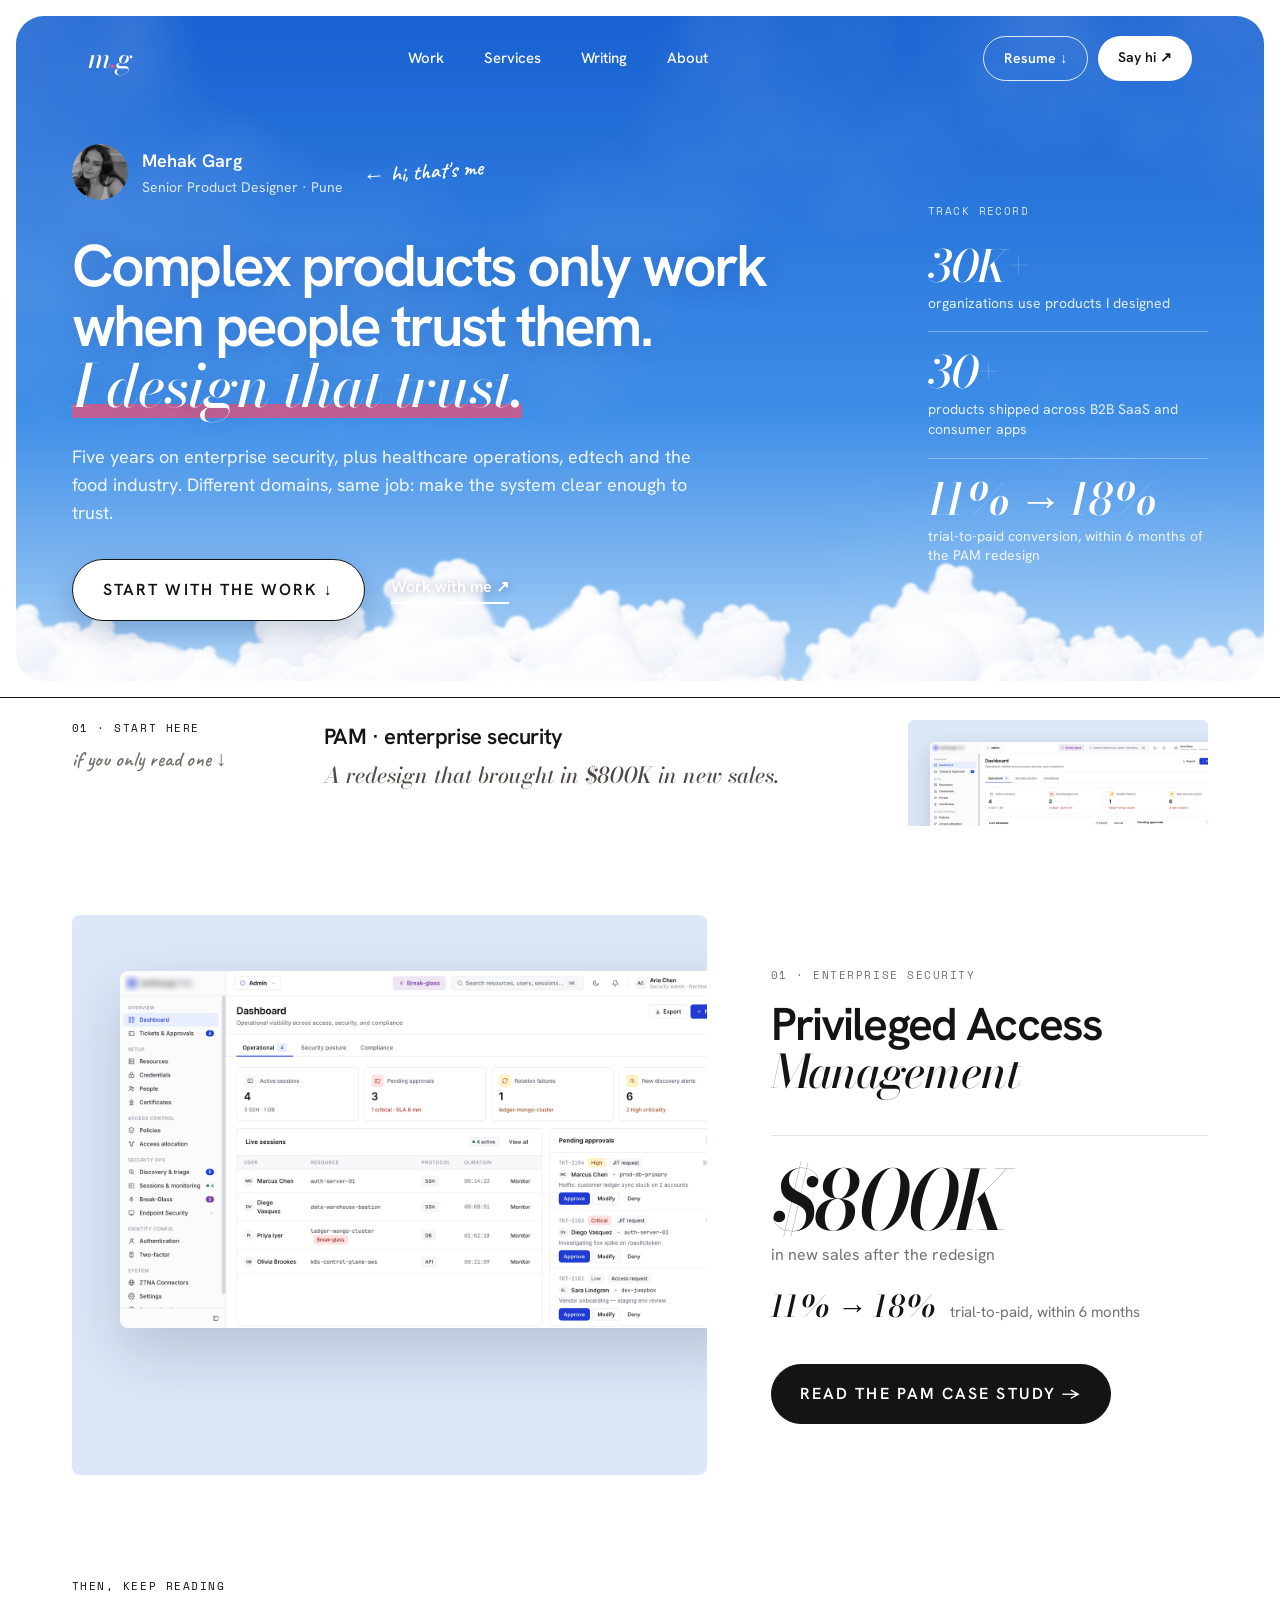
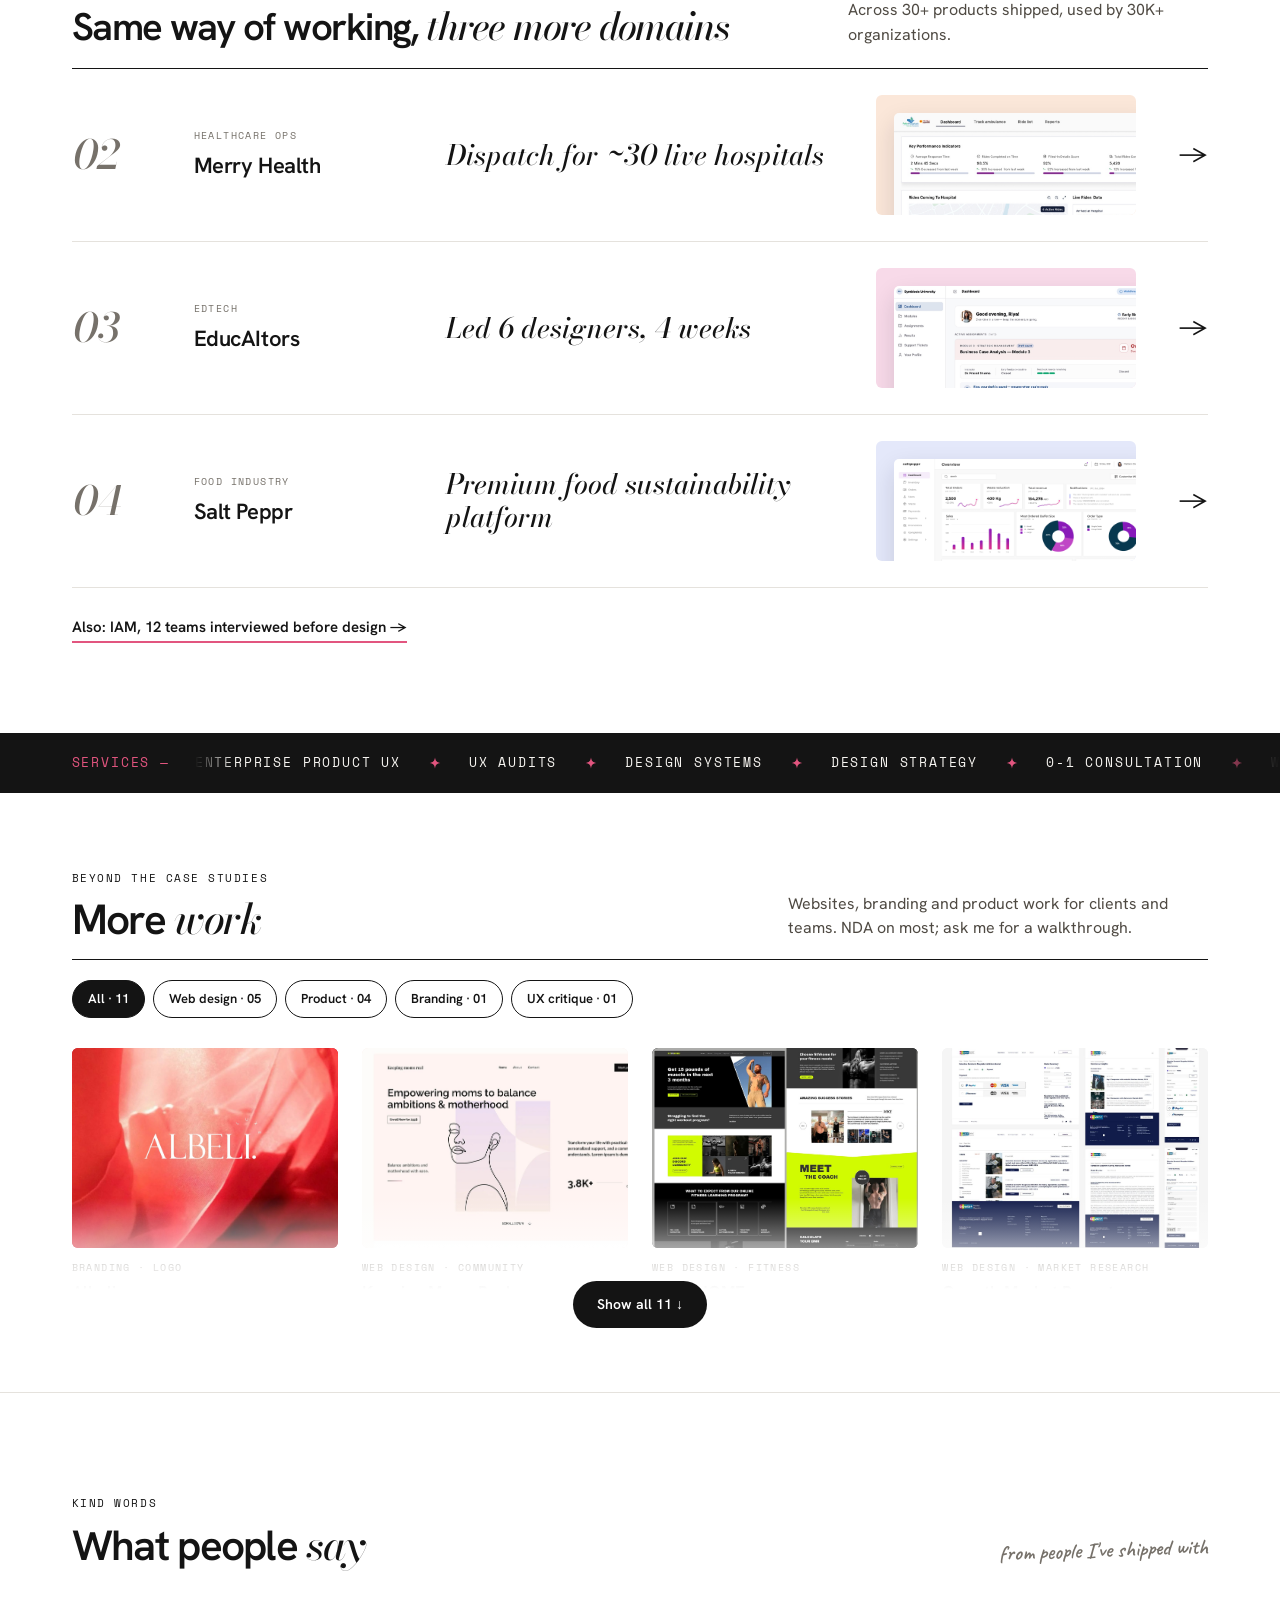
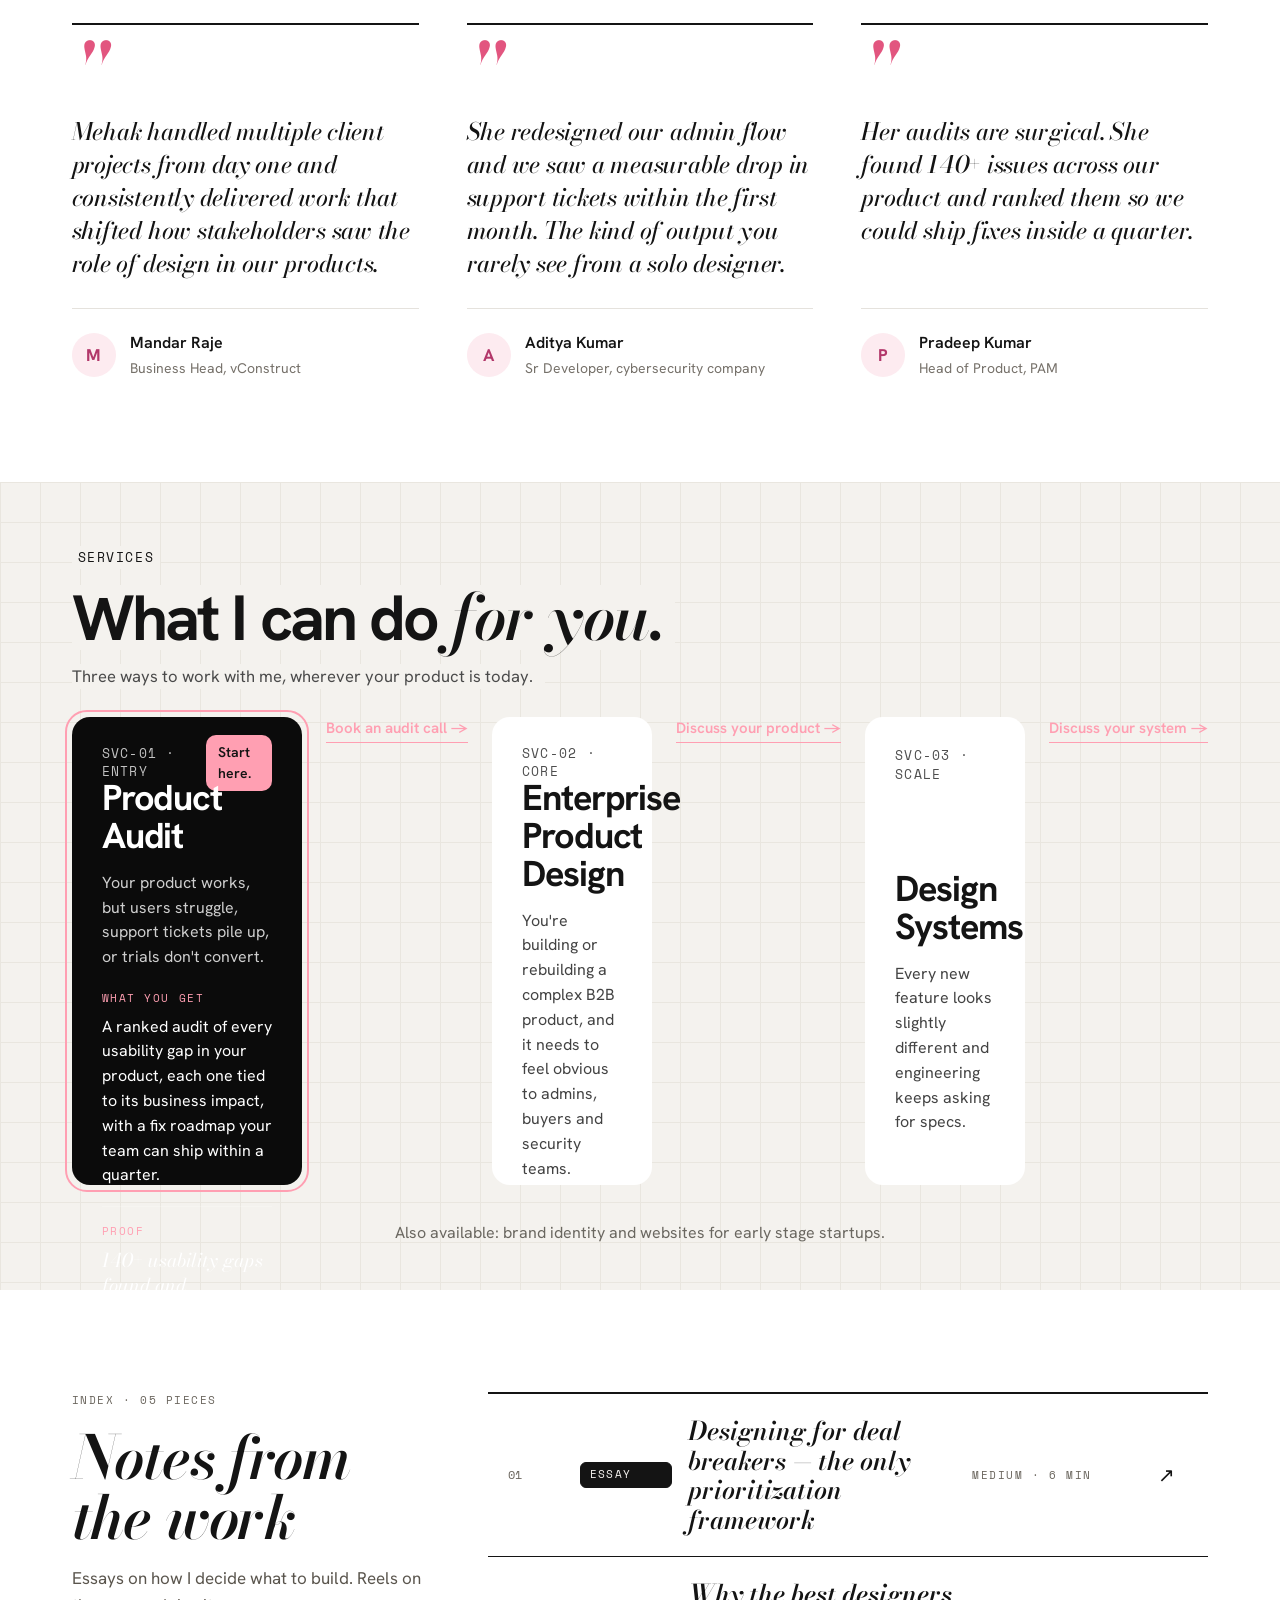
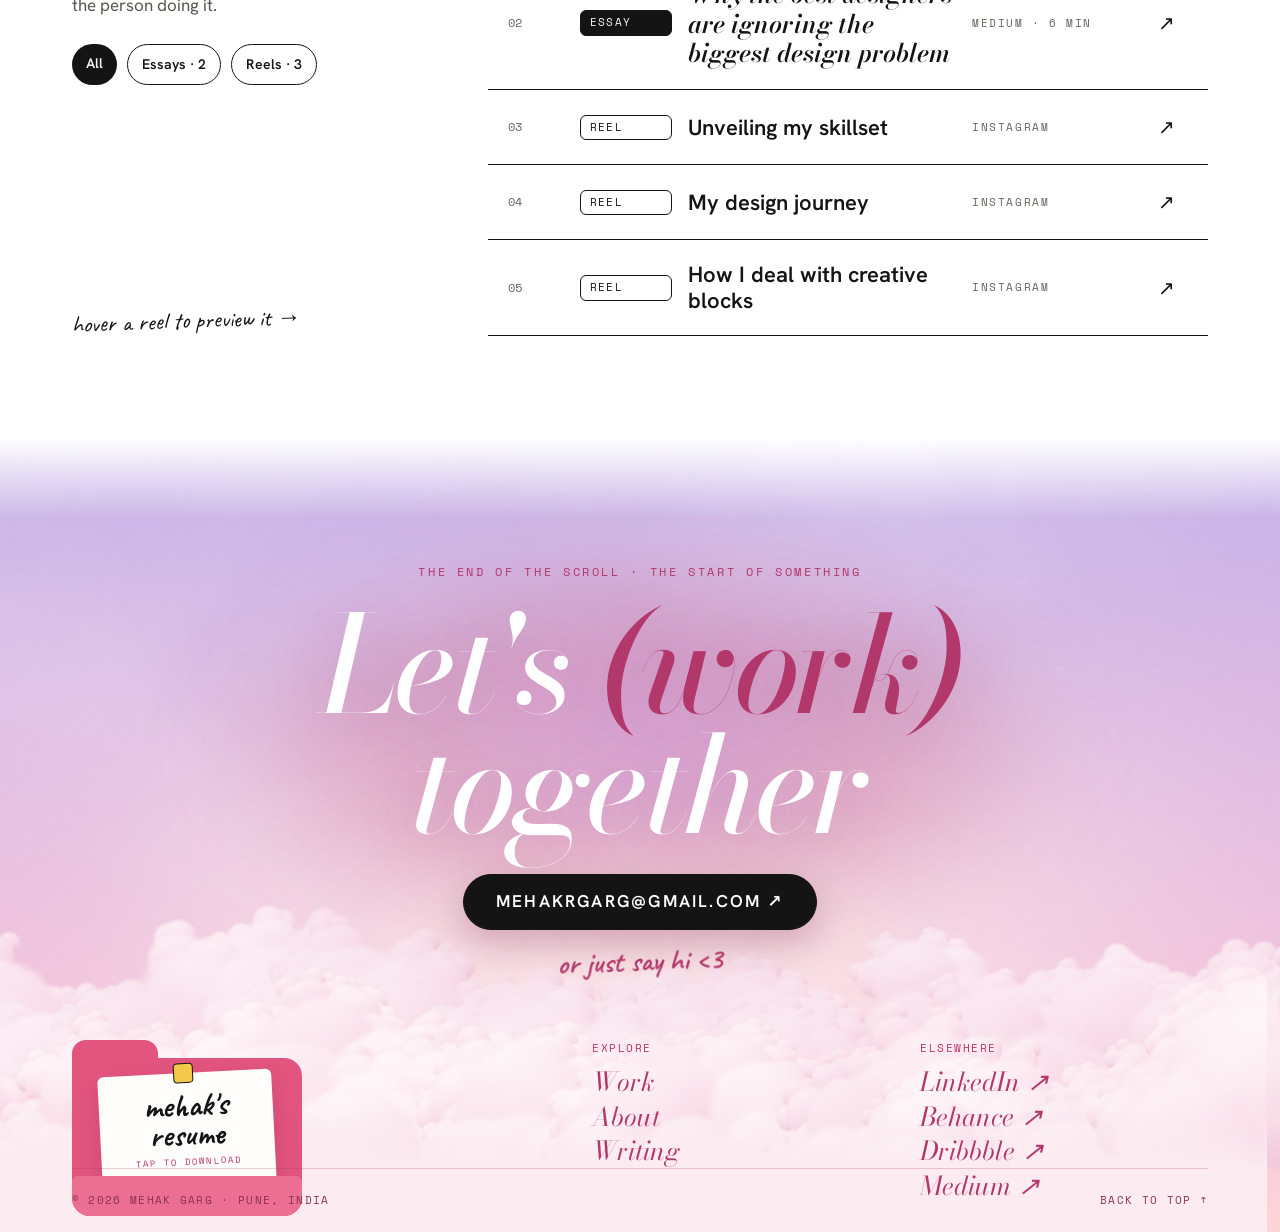
==== index.html @ fd68e407 "fix: service CTAs to hyperlinks, footer resume/links sizing, email button padding - Services: conver" ====
<!DOCTYPE html>
<html lang="en">
<head>
<meta charset="UTF-8">
<meta name="viewport" content="width=device-width, initial-scale=1.0">
<title>Mehak Garg — Sr. Product & Brand Designer</title>
<link rel="preconnect" href="https://fonts.googleapis.com">
<link rel="preconnect" href="https://fonts.gstatic.com" crossorigin>
<link href="https://fonts.googleapis.com/css2?family=Bodoni+Moda:ital,opsz,wght@0,6..96,400..700;1,6..96,400..700&family=Hanken+Grotesk:ital,wght@0,300..800;1,400..700&family=Space+Mono:wght@400;700&family=Caveat:wght@500;600;700&display=swap" rel="stylesheet">
<style>
/* ============================================================
   Mehak Garg — Portfolio (faithful recreation)
   ============================================================ */
:root{
  --bg:#ffffff;
  --fg:#141414;
  --fg-soft:#5f5f5f;
  --fg-dim:#9a9a9a;
  --line:#e8e8e8;
  --ink:#070707;
  --ink-fg:#f4f2ee;
  --ink-dim:#9a958c;
  --pink:#ff9fb2;

  --blue:#dce7f7;
  --mint:#dbeee4;
  --peach:#fbe7d9;
  --rose:#f8dae9;

  --serif:"Bodoni Moda","Times New Roman",serif;
  --sans:"Hanken Grotesk","Helvetica Neue",Arial,sans-serif;
  --mono:"Space Mono",ui-monospace,monospace;
  --hand:"Caveat","Comic Sans MS",cursive;

  --maxw:1280px;
  --gut:clamp(20px,4.4vw,72px);
  --t:.4s cubic-bezier(.22,.61,.36,1);
}
*{box-sizing:border-box;margin:0;padding:0}
html{-webkit-text-size-adjust:100%}
body{
  font-family:var(--sans);
  background:var(--bg);
  color:var(--fg);
  line-height:1.5;
  -webkit-font-smoothing:antialiased;
  overflow-x:clip;
}
img{display:block;max-width:100%}
a{color:inherit;text-decoration:none}
button{font:inherit;color:inherit;background:none;border:none;cursor:pointer}
::selection{background:var(--pink);color:#3a0d18}

.wrap{max-width:var(--maxw);margin:0 auto;padding-inline:var(--gut)}
.serif{font-family:var(--serif)}
.mono{font-family:var(--mono);text-transform:uppercase;letter-spacing:.14em}
.label{font-family:var(--sans);text-transform:uppercase;letter-spacing:.12em;font-size:11px;font-weight:600;color:var(--fg-dim)}

/* highlight marker */
.hl{position:relative;white-space:nowrap;z-index:0}
.hl::before{content:"";position:absolute;left:-.12em;right:-.12em;top:8%;bottom:6%;background:var(--pink);z-index:-1;transform:scaleX(0);transform-origin:left;border-radius:2px;transition:transform .8s cubic-bezier(.6,0,.2,1)}
.hl.draw::before{transform:scaleX(1)}
@media (prefers-reduced-motion:reduce){.hl::before{transform:scaleX(1)}}

/* reveal */
.reveal{opacity:0;transform:translateY(26px);transition:opacity .8s cubic-bezier(.22,.61,.36,1),transform .8s cubic-bezier(.22,.61,.36,1)}
.reveal.in{opacity:1;transform:none}
.reveal[data-d="1"]{transition-delay:.07s}
.reveal[data-d="2"]{transition-delay:.14s}
.reveal[data-d="3"]{transition-delay:.21s}
@media (prefers-reduced-motion:reduce){.reveal{opacity:1;transform:none}}

/* word-rise stagger */
.stagger .word{display:inline-block;overflow:hidden;vertical-align:top;padding-bottom:.04em}
.stagger .word__i{display:inline-block;transform:translateY(112%);transition:transform .72s cubic-bezier(.22,.61,.36,1)}
.stagger.in .word__i{transform:none}
@media (prefers-reduced-motion:reduce){.stagger .word__i{transform:none}}

/* scroll progress */
.progress{position:absolute;left:0;right:0;bottom:-1px;height:2px;background:var(--pink);transform:scaleX(0);transform-origin:left;z-index:90;will-change:transform}

/* ============================================================ NAV */
.nav{position:sticky;top:0;z-index:80;background:color-mix(in oklab,var(--bg) 86%,transparent);backdrop-filter:blur(14px) saturate(1.3);-webkit-backdrop-filter:blur(14px) saturate(1.3);border-bottom:1px solid transparent;transition:border-color var(--t)}
.nav.scrolled{border-bottom-color:var(--line)}
.nav__in{display:flex;align-items:center;justify-content:space-between;height:76px;gap:24px}
.brand{display:flex;align-items:center;gap:13px}
.brand svg{width:34px;height:34px;overflow:visible}
.brand__name{font-size:18px;font-weight:600;letter-spacing:.01em;white-space:nowrap}
.nav__links{display:flex;gap:30px}
.nav__links a{position:relative;font-size:12px;font-weight:600;letter-spacing:.14em;text-transform:uppercase;color:var(--fg-soft);transition:color var(--t)}
.nav__links a::after{content:"";position:absolute;left:0;right:100%;bottom:-7px;height:1.5px;background:var(--fg);transition:right .35s cubic-bezier(.22,.61,.36,1)}
.nav__links a:hover{color:var(--fg)}
.nav__links a:hover::after{right:0}
.nav__links a.cur{color:var(--fg)}
.nav__links a.cur::before{content:"(";margin-right:.01em}
.nav__links a.cur::after{content:")";position:static;left:auto;right:auto;bottom:auto;height:auto;background:none;margin-left:.01em}
.nav__cta{display:flex;gap:10px;align-items:center}
.btn{display:inline-flex;align-items:center;gap:9px;padding:13px 22px;white-space:nowrap;border:1.5px solid var(--fg);border-radius:40px;font-size:11px;font-weight:600;letter-spacing:.13em;text-transform:uppercase;background:var(--bg);transition:transform var(--t),background var(--t),color var(--t);will-change:transform}
.btn:hover{background:var(--fg);color:var(--bg)}
.btn .ar{display:inline-block;transition:transform var(--t)}
.btn:hover .ar{transform:translate(2px,-2px)}
.nav__menu{display:none}

/* ============================================================ HERO */
.hero-banner{background:#fff;overflow:hidden;position:relative}
.hero-banner__mono{text-align:center;padding:clamp(20px,3.3vw,48px) 0 clamp(8px,1.4vw,20px);font-family:var(--mono);font-size:clamp(9px,0.83vw,12px);letter-spacing:.16em;color:#6A655D}
/* giant text block — centered inline-block */
.hero-text-wrap{display:flex;justify-content:center;position:relative}
.hero-text-block{display:inline-block;position:relative;line-height:.92;white-space:nowrap}
.giant{font-family:var(--serif);font-style:italic;font-weight:600;font-size:clamp(72px,15.5vw,224px);line-height:.92;letter-spacing:-.035em;white-space:nowrap;background:linear-gradient(180deg,#141414 35%,#8A847C 100%);-webkit-background-clip:text;background-clip:text;color:transparent;display:block}
.wig{display:inline-block;transition:transform .3s cubic-bezier(.34,1.56,.64,1)}
.wig:hover{transform:translateY(-10px) rotate(-4deg)}
.giant .wig{background:inherit;-webkit-background-clip:text;background-clip:text;color:transparent}
/* photo circle */
.face{display:inline-block;vertical-align:-.04em;width:clamp(54px,11.4vw,164px);height:clamp(54px,11.4vw,164px);border-radius:50%;overflow:hidden;border:clamp(2px,.35vw,5px) solid #fff;box-shadow:0 18px 40px rgba(40,30,20,.22),0 0 0 1px #E2DDD3;transform:rotate(-6deg);background:#EAE5DC;transition:transform .5s cubic-bezier(.22,.61,.36,1);margin:0 4px}
.face:hover{transform:rotate(0deg) scale(1.06)}
.face img{width:100%;height:100%;object-fit:cover;display:block}
/* pink period */
.giant-dot{display:inline-block;color:#E2557F;font-family:var(--serif);font-style:italic;font-weight:600;font-size:clamp(72px,15.5vw,224px);line-height:.92;-webkit-text-fill-color:#E2557F}
/* "hi, that's me" — anchored to text block, above the photo */
.hero-hi{position:absolute;font-family:var(--hand);font-weight:700;font-size:clamp(14px,1.8vw,26px);color:#D2477A;-webkit-text-fill-color:#D2477A;white-space:nowrap;pointer-events:none;z-index:10;bottom:calc(100% + 8px);left:50%;transform:translateX(-50%) rotate(-8deg)}
/* SENIOR / location labels anchored to text block */
.hero-senior{position:absolute;left:clamp(-90px,-7vw,-16px);bottom:clamp(32px,5.5vw,76px);font-family:var(--mono);font-size:clamp(8px,.83vw,12px);letter-spacing:.14em;color:#6A655D;white-space:nowrap;pointer-events:none}
.hero-location{position:absolute;right:0;bottom:clamp(-22px,-1.9vw,-4px);font-family:var(--mono);font-size:clamp(8px,.83vw,12px);letter-spacing:.14em;color:#6A655D;white-space:nowrap;pointer-events:none}
/* decorations anchored to .hero-banner section edges — won't overflow */
.hero-badge{position:absolute;top:clamp(60px,9.5vw,136px);left:clamp(16px,4.2vw,60px);width:clamp(60px,9.2vw,132px);height:clamp(60px,9.2vw,132px);pointer-events:none}
.spin{animation:bnr-spin 22s linear infinite}
@keyframes bnr-spin{to{transform:rotate(360deg)}}
.hero-note{position:absolute;right:clamp(16px,3.3vw,48px);top:clamp(60px,9vw,130px);width:clamp(90px,10.4vw,150px);transform:rotate(3deg);pointer-events:none}
.hero-note span{display:block;font-family:var(--hand);font-weight:600;font-size:clamp(13px,1.67vw,24px);line-height:1.08;color:#141414}
.hero-note mark{background:linear-gradient(180deg,transparent 58%,#E2557F66 58%);color:inherit}
.hero-note em{display:block;margin-top:6px;text-align:right;font-family:var(--hand);font-weight:700;font-size:clamp(13px,1.53vw,22px);color:#E2557F;font-style:normal}
.hero-redline{position:absolute;right:clamp(16px,3.3vw,48px);top:clamp(220px,24vw,346px);display:flex;align-items:center;gap:8px;pointer-events:none}
.hero-redline__bar{width:1px;height:clamp(40px,6.1vw,88px);background:#E2557F;position:relative;flex-shrink:0}
.hero-redline__bar::before__bar::after{content:'';position:absolute;left:-5px;width:11px;height:1px;background:#E2557F}
.hero-redline__bar::before{top:0}.hero-redline__bar::after{bottom:0}
.hero-redline__chip{font-family:var(--mono);font-size:10px;color:#E2557F;padding:3px 6px;border:1px solid #E2557F;border-radius:4px;background:#fff;white-space:nowrap}
.hero-cursor{position:absolute;right:clamp(20px,2.8vw,40px);bottom:clamp(80px,10vw,144px);pointer-events:none;animation:bnr-drift 5s ease-in-out infinite}
@keyframes bnr-drift{0%,100%{transform:translate(0,0)}35%{transform:translate(-14px,-8px)}70%{transform:translate(6px,-14px)}}
/* tagline + ctas */
.hero-body{padding:clamp(16px,3.5vw,50px) clamp(24px,5.6vw,80px) 0;display:flex;flex-direction:column;align-items:center;gap:clamp(10px,1.25vw,18px);text-align:center}
.hero-h1{margin:0;font-weight:500;font-size:clamp(16px,2.22vw,32px);line-height:1.3;letter-spacing:-.015em;max-width:900px;color:#141414}
.hero-h1 em{font-family:var(--serif);font-style:italic;font-weight:600;font-size:clamp(20px,2.78vw,40px);text-decoration:underline wavy #E2557F;text-decoration-thickness:2px;text-underline-offset:12px}
.hero-desc{margin:0;max-width:760px;font-size:clamp(13px,1.18vw,17px);line-height:1.65;color:#5A554D}
.hero-ctas{display:flex;gap:12px;padding-top:8px;flex-wrap:wrap;justify-content:center}
.hero-btn{padding:clamp(10px,1.11vw,16px) clamp(16px,1.81vw,26px);border-radius:999px;font-size:clamp(13px,1.04vw,15px);font-weight:600;text-decoration:none;transition:transform .25s ease,opacity .2s;display:inline-block}
.hero-btn:hover{transform:translateY(-2px);opacity:.9}
.hero-btn--dark{background:#141414;color:#F7F5F1}
.hero-btn--pink{background:#E2557F;color:#fff}
/* stats */
.hero-stats{display:grid;grid-template-columns:repeat(3,minmax(0,1fr));border-top:1px solid #E2DDD3;margin:clamp(20px,3.5vw,50px) clamp(24px,8.6vw,124px) 0;background:#fff}
.hero-stat{display:flex;align-items:center;gap:14px;padding:clamp(12px,1.67vw,24px);border-right:1px solid #E2DDD3}
.hero-stat:last-child{border-right:none;justify-content:flex-end}
.hero-stat:nth-child(2){justify-content:center}
.hero-stat__num{font-family:var(--serif);font-style:italic;font-weight:600;font-size:clamp(20px,2.22vw,32px);white-space:nowrap}
.hero-stat__meta{display:flex;flex-direction:column;gap:3px}
.hero-stat__lbl{font-family:var(--mono);font-size:10px;letter-spacing:.14em;color:#E2557F}
.hero-stat__desc{font-size:clamp(11px,.9vw,13px);line-height:1.35;color:#5A554D}
/* services ticker */
.svc-strip{height:60px;display:flex;align-items:stretch;background:#141414;color:#F7F5F1;font-family:var(--mono);font-size:clamp(11px,.9vw,13px);letter-spacing:.14em;white-space:nowrap;overflow:hidden}
.svc-strip__label{display:flex;align-items:center;padding:0 clamp(16px,1.94vw,28px) 0 clamp(20px,5.6vw,80px);color:#E2557F;background:#141414;position:relative;z-index:2;flex-shrink:0}
.svc-strip__track-wrap{flex:1;overflow:hidden;display:flex;align-items:center;-webkit-mask-image:linear-gradient(90deg,transparent 0,#000 40px,#000 calc(100% - 80px),transparent 100%);mask-image:linear-gradient(90deg,transparent 0,#000 40px,#000 calc(100% - 80px),transparent 100%)}
.svc-strip__track{display:flex;width:max-content;animation:bnr-marquee 38s linear infinite}
.svc-strip:hover .svc-strip__track{animation-play-state:paused}
@keyframes bnr-marquee{to{transform:translateX(-50%)}}
.svc-link{color:#F7F5F1;text-decoration:none;transition:color .2s}.svc-link:hover{color:#E2557F}
/* responsive */
@media(prefers-reduced-motion:reduce){.spin,.hero-cursor,.svc-strip__track{animation:none}.face,.wig,.hero-btn{transition:none}}
@media(max-width:1100px){.hero-note,.hero-cursor,.hero-badge,.hero-senior,.hero-location,.hero-hi{display:none}}
@media(max-width:700px){.hero-stats{margin-left:0;margin-right:0;grid-template-columns:1fr 1fr}.hero-stat:last-child{justify-content:flex-start;grid-column:1/-1;border-top:1px solid #E2DDD3}.hero-stat:nth-child(2){justify-content:flex-start}}

/* scroll reveal */
.reveal{opacity:0;transform:translateY(28px);transition:opacity .65s ease,transform .65s cubic-bezier(.22,.61,.36,1)}
.reveal.revealed{opacity:1;transform:none}
.reveal[data-delay="1"]{transition-delay:.1s}
.reveal[data-delay="2"]{transition-delay:.2s}
.reveal[data-delay="3"]{transition-delay:.3s}
@media(prefers-reduced-motion:reduce){.reveal{opacity:1;transform:none;transition:none}}

/* ============================================================ PROJECTS */
.section{padding-top:clamp(60px,8vw,110px)}
.sec-title{font-family:var(--serif);font-style:italic;font-weight:600;text-align:center;font-size:clamp(32px,5.5vw,72px);letter-spacing:-.01em;line-height:.95}
.tabs{display:flex;gap:30px;justify-content:center;margin-top:26px}
.tab{position:relative;font-family:var(--mono);text-transform:uppercase;letter-spacing:.12em;font-size:12px;color:var(--fg-dim);padding:4px 2px;transition:color var(--t)}
.tab:hover{color:var(--fg)}
.tab.cur{color:var(--fg)}
.tab::after{content:"";position:absolute;left:50%;right:50%;bottom:-6px;height:2px;background:var(--fg);transition:left .3s,right .3s}
.tab:hover:not(.cur)::after{left:0;right:0}
.tab.cur::before{content:"(";margin-right:.01em}
.tab.cur::after{content:")";position:static;left:auto;right:auto;bottom:auto;height:auto;background:none;margin-left:.01em}

.projects{display:grid;grid-template-columns:1fr 1fr;gap:clamp(20px,2.6vw,34px);margin-top:clamp(40px,5vw,64px)}
.proj{position:relative;display:flex;flex-direction:column;background:var(--c);border-radius:14px;padding:clamp(26px,3vw,40px) clamp(26px,3vw,40px) 0;min-height:clamp(440px,42vw,560px);overflow:hidden;transition:transform .5s cubic-bezier(.22,.61,.36,1),box-shadow .5s,opacity .45s;transform-style:preserve-3d;will-change:transform}
.proj.hide{display:none}
.proj:hover{box-shadow:0 50px 90px -56px rgba(0,0,0,.55)}
.proj__title{font-size:clamp(24px,2.5vw,33px);font-weight:700;letter-spacing:-.015em;line-height:1.12;max-width:15ch}
.proj__tags{display:flex;gap:10px;flex-wrap:wrap;margin-top:20px}
.proj__tags span{font-family:var(--mono);text-transform:uppercase;letter-spacing:.06em;font-size:9.5px;color:#3a3a3a;border:1px solid rgba(0,0,0,.32);border-radius:30px;padding:7px 13px;white-space:nowrap}
.proj__shot{margin-top:auto;width:88%;margin-inline:auto;border-radius:9px 9px 0 0;overflow:hidden;box-shadow:0 -2px 0 rgba(0,0,0,.04),0 30px 60px -34px rgba(0,0,0,.5);transform:translateY(14px);transition:transform .6s cubic-bezier(.22,.61,.36,1)}
.proj:hover .proj__shot{transform:translateY(4px)}
.proj__shot img{display:block;width:100%;height:auto;aspect-ratio:16/11;object-fit:cover;object-position:top left}

/* ============================================================ TESTIMONIAL */
.testi{position:relative;padding:clamp(48px,6vw,80px) 0;overflow:hidden}
.testi__glyph{position:absolute;top:-12%;left:-3%;font-family:var(--serif);font-weight:700;font-size:min(52vw,720px);line-height:.7;color:var(--pink);opacity:.1;z-index:-1;pointer-events:none;user-select:none;will-change:transform}
.testi__eyebrow{font-family:var(--mono);text-transform:uppercase;letter-spacing:.22em;font-size:11px;color:var(--fg-soft);display:flex;align-items:center;gap:12px;margin-bottom:clamp(16px,2.5vw,28px)}
.testi__eyebrow::before{content:"";width:34px;height:1.5px;background:var(--pink)}
.testi__stage{display:grid}
.tslide{grid-area:1/1;opacity:0;transform:translateY(22px) scale(.992);transition:opacity .55s ease,transform .6s cubic-bezier(.22,.61,.36,1);pointer-events:none}
.tslide.is-active{opacity:1;transform:none;pointer-events:auto}
.tquote{font-family:var(--serif);font-size:clamp(20px,2.8vw,40px);line-height:1.15;letter-spacing:-.015em;max-width:22ch;color:#161311}
.tmark{position:relative;z-index:0;padding:0 .04em;-webkit-box-decoration-break:clone;box-decoration-break:clone}
.tmark::before{content:"";position:absolute;left:-.06em;right:-.06em;top:16%;bottom:12%;background:var(--pink);z-index:-1;transform:scaleX(0);transform-origin:left;border-radius:2px}
.tslide.is-active .tmark::before{transition:transform .85s .3s cubic-bezier(.6,0,.2,1);transform:scaleX(1)}
.tmeta{display:flex;align-items:center;gap:15px;margin-top:clamp(34px,4.4vw,58px);flex-wrap:wrap}
.tav{width:54px;height:54px;border-radius:50%;background:#fbdfe9;color:#b2376a;font-family:var(--serif);font-size:23px;display:grid;place-items:center;flex-shrink:0;box-shadow:0 8px 22px -12px rgba(178,55,106,.5)}
.tmeta__txt{display:flex;flex-direction:column;gap:4px}
.tname{font-size:15px;font-weight:700;letter-spacing:.02em}
.trole{font-family:var(--mono);text-transform:uppercase;letter-spacing:.13em;font-size:10.5px;color:var(--fg-soft)}
.tdots{display:flex;gap:9px;align-items:center;margin-top:clamp(40px,5vw,66px);border:1px solid var(--line);background:color-mix(in oklab,var(--bg) 70%,transparent);border-radius:30px;padding:9px 15px;width:max-content}
.tdots button{width:9px;height:9px;border-radius:50%;background:#d8ced3;transition:background .35s,width .35s,border-radius .35s}
.tdots button:hover{background:#b9a9b1}
.tdots button.cur{background:var(--fg);width:26px;border-radius:5px}
@media (prefers-reduced-motion:reduce){.tslide{transition:opacity .3s}.tmark::before{transition:none;transform:scaleX(1)}}

/* ============================================================ SERVICES */
/* ── Services band – ladder layout ── */
.services-band{background:#F4F2EE;background-image:linear-gradient(#E9E6DF 1px,transparent 1px),linear-gradient(90deg,#E9E6DF 1px,transparent 1px);background-size:40px 40px;color:#141414;padding:clamp(64px,8vw,116px) 0 clamp(54px,7vw,92px)}
.services-band .sec-title{color:#141414;text-align:left}
.svc-subhead{font-size:clamp(16px,1.5vw,21px);line-height:1.5;color:#4A4A4A;margin-top:16px}
.svc-ladder{display:grid;grid-template-columns:repeat(3,minmax(0,1fr));gap:24px;margin-top:56px;position:relative;align-items:start}
.svc-col{display:flex;flex-direction:column;position:relative}
.svc-col:nth-child(1){margin-top:180px}
.svc-col:nth-child(2){margin-top:90px}
.svc-col:nth-child(3){margin-top:0}
.svc-lcard{border-radius:20px;padding:32px;display:flex;flex-direction:column;gap:20px;position:relative}
.svc-lcard--dark{background:#0B0B0B;color:#fff}
.svc-lcard--light{background:#fff;color:#141414;border:1.5px solid #E5E2DB}
.svc-lcard__tier{font-family:var(--mono);font-size:12px;letter-spacing:.12em;opacity:.5;margin-bottom:-8px}
.svc-lcard__title{font-weight:700;font-size:clamp(22px,2.2vw,32px);line-height:1.05;letter-spacing:-.03em}
.svc-lcard__blurb{font-size:clamp(14px,1.1vw,16px);line-height:1.6;opacity:.75}
.svc-lcard__divider{border:none;border-top:1px solid rgba(128,128,128,.18);margin:0}
.svc-lcard__label{font-family:var(--mono);font-size:11px;letter-spacing:.14em;color:var(--pink);margin-bottom:6px}
.svc-lcard--dark .svc-lcard__label{color:#9ED4B5}
.svc-lcard__body{font-size:clamp(13px,1vw,15px);line-height:1.6;opacity:.8}
.svc-lcard__proof{font-family:var(--serif);font-style:italic;font-size:clamp(15px,1.2vw,18px);line-height:1.4;opacity:.85}
.svc-lcard__price{display:inline-block;border:1.5px dashed rgba(255,255,255,.35);border-radius:999px;padding:5px 14px;font-family:var(--mono);font-size:12px;letter-spacing:.08em;opacity:.6;width:max-content}
.svc-cta-pink{display:inline-block;padding:13px 22px;border-radius:999px;background:var(--pink);color:#141414;font-size:14px;font-weight:600;text-decoration:none;width:max-content}
.svc-cta-outline{display:inline-block;padding:12px 20px;border-radius:999px;border:1.5px solid currentColor;color:inherit;font-size:14px;font-weight:600;text-decoration:none;width:max-content;opacity:.8}
.svc-cta-outline:hover,.svc-cta-pink:hover{opacity:.85}
.svc-annot{font-family:var(--hand);font-size:19px;line-height:1.1;pointer-events:none;position:absolute}
.svc-annot--start{color:#D2477A;transform:rotate(-4deg);top:-36px;left:4px;white-space:nowrap}
.svc-annot--then{color:#6A655D;transform:rotate(-12deg);font-size:17px}
.svc-also{margin-top:48px;text-align:center;font-size:15px;color:#6A6760}
@media(max-width:900px){.svc-ladder{grid-template-columns:1fr;gap:20px}.svc-col:nth-child(1),.svc-col:nth-child(2),.svc-col:nth-child(3){margin-top:0}.svc-annot--then{display:none}}
@media(prefers-reduced-motion:reduce){.svc-cta-pink,.svc-cta-outline{transition:none}}
.contact-link{display:block;width:max-content;margin:clamp(44px,5vw,64px) auto 0;font-family:var(--serif);font-style:italic;font-size:clamp(18px,2vw,24px);text-decoration:underline;text-underline-offset:5px;text-decoration-thickness:1px}
.contact-link .ar{display:inline-block;transition:transform var(--t)}
.contact-link:hover .ar{transform:translateX(5px)}/* ============================================================ WRITING + CREATING (carousel) */
.writing{padding:clamp(64px,8vw,116px) 0}
.writing-inner{padding-inline:var(--gut);display:grid;grid-template-columns:3fr 9fr;gap:56px;align-items:start}
.writing-left{display:flex;flex-direction:column;gap:18px;position:sticky;top:100px}
.writing-kicker{font-family:var(--mono);font-size:11px;letter-spacing:.14em;color:var(--fg-dim)}
.writing-h2{margin:0;font-family:var(--serif);font-style:italic;font-weight:600;font-size:clamp(36px,4.4vw,68px);line-height:1;letter-spacing:-.02em}
.writing-sub{margin:0;font-size:17px;line-height:1.6;color:var(--fg-soft)}
.writing-filters{display:flex;gap:8px;font-size:14px;font-weight:600;flex-wrap:wrap}
.writing-filter{padding:9px 14px;border-radius:999px;border:1px solid var(--fg);cursor:pointer;transition:background var(--t),color var(--t)}
.writing-filter.active,.writing-filter:hover{background:var(--fg);color:var(--bg)}
.writing-hint{font-family:var(--hand);font-size:clamp(18px,1.8vw,24px);transform:rotate(-2deg);display:inline-block;margin-top:4px}
.writing-list{border-top:2px solid var(--fg)}
.writing-row{position:relative;display:grid;grid-template-columns:44px 88px minmax(0,1fr) 140px 28px;align-items:center;gap:14px;padding:20px 16px;border-bottom:1px solid var(--line);text-decoration:none;color:var(--fg);transition:background .2s}
.writing-row:hover{background:rgba(255,159,178,.18)}
.writing-row.reel-row:hover{background:rgba(255,159,178,.4)}
.writing-row__num{font-family:var(--mono);font-size:12px;color:var(--fg-dim)}
.writing-row__badge{font-family:var(--mono);font-size:10px;letter-spacing:.12em;padding:4px 9px;border-radius:6px;border:1px solid var(--fg);white-space:nowrap}
.writing-row__badge--essay{background:var(--fg);color:var(--bg)}
.writing-row__title-essay{font-family:var(--serif);font-style:italic;font-weight:600;font-size:clamp(20px,1.9vw,28px);line-height:1.15}
.writing-row__title-reel{font-weight:600;font-size:clamp(16px,1.4vw,22px);line-height:1.15}
.writing-row__meta{font-family:var(--mono);font-size:11px;letter-spacing:.12em;color:var(--fg-dim)}
.writing-row__arrow{font-size:18px}
.writing-row__thumb{position:absolute;right:56px;top:50%;z-index:10;width:clamp(90px,9vw,140px);aspect-ratio:1;border-radius:12px;overflow:hidden;border:3px solid #fff;box-shadow:0 24px 48px rgba(20,20,20,.3);transform:translateY(-50%) rotate(4deg) scale(.85);opacity:0;transition:opacity .25s,transform .25s cubic-bezier(.22,.61,.36,1);pointer-events:none}
.writing-row__thumb img{width:100%;height:100%;object-fit:cover;display:block}
.reel-row:hover .writing-row__thumb{opacity:1;transform:translateY(-60%) rotate(4deg) scale(1)}

/* ============================================================ FOOTER */
/* ── Footer ── */
.ft{background:#FDEBF0;color:#141414;font-family:var(--sans)}
.ft a{color:inherit;text-decoration:none}
.ft__hero{padding:clamp(56px,8vw,96px) clamp(24px,11.1vw,160px) clamp(44px,5.5vw,56px);display:flex;flex-direction:column;align-items:center;text-align:center}
.ft__big{margin:0;font-family:var(--serif);font-style:italic;font-weight:600;font-size:clamp(44px,7.8vw,112px);line-height:1;letter-spacing:-.01em}
.ft__mark{background:#FF9FB2;padding:0 14px;border-radius:6px}
.ft__sub{margin-top:18px;font-family:'Caveat',cursive;font-weight:600;font-size:clamp(22px,2.6vw,38px);line-height:1;display:inline-block;transform:rotate(-2deg)}
.ft__email{margin-top:26px;padding:14px 28px;border-radius:999px;background:#141414;color:#fff!important;font-size:clamp(14px,1.25vw,18px);font-weight:600;transition:opacity .2s}
.ft__email:hover{opacity:.8}
.ft__mid{border-top:1px dashed #E3A9BC;display:grid;grid-template-columns:5fr 3fr 3fr;align-items:start;gap:40px;padding-top:44px;padding-bottom:44px}
.ft__folder{position:relative;display:block;width:clamp(200px,22vw,320px);height:clamp(154px,17vw,246px);text-decoration:none;flex-shrink:0}
.ft__folder .ft__card{transition:transform .4s cubic-bezier(.22,.61,.36,1)}
.ft__folder:hover .ft__card{transform:rotate(0deg) translateY(-18px)}
.ft__tab{position:absolute;left:0;top:0;width:37.5%;height:17.9%;border-radius:18px 18px 0 0;background:#E2557F}
.ft__pocket{position:absolute;left:0;top:10.6%;width:100%;height:89.4%;border-radius:0 22px 22px 22px;background:#E2557F}
.ft__card{position:absolute;left:12.5%;top:18.7%;width:75%;height:65%;box-sizing:border-box;background:#FFFDFB;border-radius:6px;transform:rotate(-3deg);box-shadow:0 10px 24px rgba(120,20,60,.18);display:flex;flex-direction:column;align-items:center;justify-content:center;gap:2px;z-index:1}
.ft__pin{position:absolute;top:-12px;left:calc(50% - 13px);width:26px;height:26px;border-radius:4px;background:#F4C84B;border:1.5px solid #141414}
.ft__name{font-family:'Caveat',cursive;font-weight:700;font-size:clamp(24px,3vw,44px);line-height:.9}
.ft__tap{font-family:var(--mono);font-size:10px;letter-spacing:.12em;color:#B2376A;padding-top:6px}
.ft__flap{position:absolute;left:0;top:78%;width:100%;height:22%;border-radius:6px 6px 22px 22px;background:#EC6F93;z-index:2}
.ft__nav{display:flex;flex-direction:column;gap:6px}
.ft__nav-label{font-family:var(--mono);font-size:11px;letter-spacing:.14em;color:#B2376A;padding-bottom:10px}
.ft__navlink{font-family:var(--serif);font-size:clamp(22px,2.4vw,34px);line-height:1.2;color:#B2376A;display:inline-block;transition:transform .3s ease}
.ft__navlink:hover{transform:translateX(6px)}
.ft__bottom{border-top:1px solid #E3A9BC;display:flex;justify-content:space-between;padding:22px 0 28px;font-family:var(--mono);font-size:11px;letter-spacing:.12em;color:#8A3256}
.ft__bottom a{color:inherit;text-decoration:none;transition:opacity .2s}
.ft__bottom a:hover{opacity:.7}

@media (max-width:900px){
  .svc-row{height:auto;flex-direction:column;gap:12px}
  .svc-card,.svc-card.on,.svc-row:hover .svc-card:hover{flex:none}
  .svc-card .svc-open,.svc-card.on .svc-open{opacity:1;max-height:none}
  .writing-inner{grid-template-columns:1fr}
  .ft__mid{grid-template-columns:1fr 1fr;gap:34px}
  .ft__folder{grid-column:1/-1}
}
@media (max-width:680px){
  .projects{grid-template-columns:1fr}
  .footer__grid{grid-template-columns:1fr}
  .nav__links{display:none}
}

/* ─── Web project mockup ─────────────────────────────────── */
.proj__shot--web{margin-top:auto;width:88%;margin-inline:auto;transform:translateY(14px);transition:transform .6s cubic-bezier(.22,.61,.36,1)}
.proj:hover .proj__shot--web{transform:translateY(4px)}
.web-mockup{border-radius:9px 9px 0 0;overflow:hidden;box-shadow:0 -2px 0 rgba(0,0,0,.06),0 30px 60px -34px rgba(0,0,0,.4)}
.web-mockup__bar{display:flex;gap:5px;align-items:center;padding:7px 10px;background:#e8e8e8}
.web-mockup__bar--dark{background:#2a2a2a}
.web-mockup__bar span{width:8px;height:8px;border-radius:50%;background:#ccc}
.web-mockup__bar--dark span{background:#555}
.web-mockup__body{background:#fff;min-height:120px}
.web-mockup__body--dark{background:#0d0d0d;color:#fff}
.wm-hero{padding:14px}
.wm-logo{color:#c8f400;font-size:10px;font-weight:800;letter-spacing:.06em;margin-bottom:6px}
.wm-headline{color:#fff;font-size:11px;font-weight:700;line-height:1.3}
.wm-btns{display:flex;gap:5px;margin-top:8px;flex-wrap:wrap}
.wm-btn{font-size:7px;font-weight:700;padding:4px 8px;border-radius:2px;white-space:nowrap}
.wm-btn--blue{background:#3b82f6;color:#fff}
.wm-btn--outline{border:1px solid #fff;color:#fff}
.wm-pills{display:flex;gap:6px;margin-top:10px}
.wm-pills span{font-size:7px;color:rgba(255,255,255,.6);border:1px solid rgba(255,255,255,.2);border-radius:12px;padding:3px 7px}
.wm-dash{display:flex;height:70px;margin-top:4px}
.wm-dash__sidebar{width:80px;background:rgba(255,255,255,.05);flex-shrink:0}
.wm-dash__main{flex:1;padding:8px;display:flex;align-items:flex-end;gap:4px}
.wm-bar-group{display:flex;align-items:flex-end;gap:4px;width:100%;height:100%}
.wm-bar-group div{flex:1}

/* ─── Mobile responsiveness ─────────────────────────────────── */
/* Tablet (≤ 960px) */
@media (max-width:960px){
  .section{padding-top:clamp(48px,6vw,80px)}
  .proj{min-height:clamp(380px,38vw,520px)}
  .nav__links{gap:18px}
  .nav__links a{font-size:11px}
}

/* Large mobile / small tablet (≤ 768px) */
@media (max-width:768px){
  .hero__grid{grid-template-columns:1fr;gap:0}
  .hero__left{display:flex;flex-direction:row;flex-wrap:wrap;gap:24px;padding-top:0}
  .hero__right{flex-direction:row;flex-wrap:wrap;gap:20px;align-items:flex-start;text-align:left;padding-bottom:24px}
  .stat{min-width:100px}
  .section{padding-top:clamp(40px,6vw,64px)}
  .sec-title{font-size:clamp(28px,7vw,48px)}
  .tabs{gap:16px}
  .projects{grid-template-columns:1fr;gap:20px}
  .proj{min-height:clamp(300px,80vw,420px)}
  .proj__title{font-size:clamp(20px,4vw,28px)}
  .svc-row{gap:10px}


  .ft__mid{grid-template-columns:1fr 1fr;gap:28px}
  .ft__folder{grid-column:1/-1}
  .tquote{font-size:clamp(18px,3.5vw,28px)}
}

/* Mobile (≤ 520px) */
@media (max-width:520px){
  .nav__cta .btn:first-child{display:none} /* hide Download Resume on tiny screens */
  .hero__left{flex-direction:column;gap:16px}
  .hero__right{display:grid;grid-template-columns:1fr 1fr;gap:12px}
  .stat{align-items:flex-start}
  .contact{width:100%}
  .services{width:100%}
  .proj{min-height:clamp(280px,90vw,380px);padding:20px 20px 0}
  .proj__tags{gap:6px}
  .proj__tags span{font-size:8.5px;padding:5px 10px}
  .ft__mid{grid-template-columns:1fr;gap:24px}
  .ft__folder{width:100%;max-width:280px}

  .card--reel{width:clamp(160px,44vw,220px)}
  .card--read{width:clamp(200px,80vw,260px)}
  .tquote{font-size:clamp(17px,4.5vw,24px)}
  .writing__kicker{font-size:clamp(28px,7vw,48px)}
  .writing__lead{font-size:clamp(15px,4vw,20px)}
  .web-mockup__body{min-height:90px}
}

/* Very small (≤ 380px) */
@media (max-width:380px){
  .name{font-size:clamp(42px,13vw,56px)}
  .btn{padding:10px 14px;font-size:10px}
  .hero__right{grid-template-columns:1fr 1fr}
  .card--reel{width:clamp(150px,48vw,200px)}
}


/* ── Mobile view (≤767px) ── */
.skyp{animation:skypan 60s ease-in-out infinite alternate}
@keyframes skypan{from{background-position:49% 100%}to{background-position:51% 100%}}
@media(prefers-reduced-motion:reduce){.skyp{animation:none}}
.m-only{display:none}
@media(max-width:767px){
  .m-only{display:block}
  .nav,.hero-banner,#home,#start,#work,#more,#testi,#testimonials,#services,#writing,.services-band,.writing.wrap,footer.ft,.ft,#contact{display:none!important}
  .svc-strip{display:none!important}
  #m-nav{position:sticky;top:0;z-index:200;background:#fff;display:flex;justify-content:space-between;align-items:center;height:64px;padding:0 22px;border-bottom:1px solid #E5E2DD}
  #m-menu.is-open{display:flex!important}
  body.m-menu-open{overflow:hidden}
}

.peek{transition:transform .35s ease}.peek:hover{transform:translateY(-4px)}
.peek img{transition:transform .4s ease}.peek:hover img{transform:translateY(-6px)}
.v10row{transition:background .2s ease}.v10row:hover{background:#FAF8F5}.v10arr{transition:transform .25s ease;color:#141414}.v10row:hover .v10arr{transform:translateX(6px);color:#E2557F}.v10row img{transition:transform .4s ease}.v10row:hover img{transform:translateY(-4px)}
.mw{display:flex;flex-direction:column;gap:12px}.mw span:first-child{transition:transform .3s ease}.mw:hover span:first-child{transform:translateY(-4px)}
.mfr{position:absolute;opacity:0;pointer-events:none}.mchip{cursor:pointer;transition:background .15s ease,color .15s ease}.mchip:hover{background:#E2557F;color:#fff;border-color:#E2557F!important}
#mf-all:checked~.mbar .mchip-all,#mf-web:checked~.mbar .mchip-web,#mf-product:checked~.mbar .mchip-product,#mf-brand:checked~.mbar .mchip-brand,#mf-critique:checked~.mbar .mchip-critique{background:#141414;color:#fff;border-color:#141414!important}
#mf-web:checked~.mwrap .mgrid .mw:not(.mw-web){display:none}
#mf-product:checked~.mwrap .mgrid .mw:not(.mw-product){display:none}
#mf-brand:checked~.mwrap .mgrid .mw:not(.mw-brand){display:none}
#mf-critique:checked~.mwrap .mgrid .mw:not(.mw-critique){display:none}
.mwrap{max-height:280px}#mx:checked~.mwrap{max-height:none}#mx:checked~.mwrap .mfade{display:none}#mx:checked~.mless{display:flex}.mless{display:none}
@media(min-width:768px){.nav{display:none!important}}
@media(prefers-reduced-motion:reduce){.peek img,.v10row img,.v10arr,.mw span:first-child{transition:none}}
.srow{display:flex;gap:24px}
.scard{position:relative;flex:1 1 0;min-width:0;border-radius:18px;background:#FFFFFF;color:#141414;transition:flex .55s cubic-bezier(.22,.61,.36,1),background-color .4s ease,color .4s ease;outline:none}
.scard .open{opacity:0;max-height:0;overflow:hidden;transition:opacity .35s ease,max-height .45s ease}
.scard .sel{opacity:0;transition:opacity .3s ease}
.scard.on{flex:1.7 1 0;background:#0B0B0B;color:#FFFFFF}
.scard.on .open{opacity:1;max-height:460px}
.scard.on .sel{opacity:1}
.srow:hover .scard.on{flex:1 1 0;background:#FFFFFF;color:#141414}
.srow:hover .scard.on .open{opacity:0;max-height:0}
.srow:hover .scard.on .sel{opacity:0}
.srow:hover .scard:hover,.srow .scard:focus-visible{flex:1.7 1 0;background:#0B0B0B;color:#FFFFFF}
.srow:hover .scard:hover .open,.srow .scard:focus-visible .open{opacity:1;max-height:460px}
.srow:hover .scard:hover .sel,.srow .scard:focus-visible .sel{opacity:1}
@media(prefers-reduced-motion:reduce){.scard,.scard .open,.scard .sel{transition:none}}
.flink{display:inline-block;transition:transform .3s ease}.flink:hover,.flink:focus-visible{transform:translateX(6px)}
.folder .card{transition:transform .4s cubic-bezier(.22,.61,.36,1)}.folder:hover .card,.folder:focus-visible .card{transform:rotate(0deg) translateY(-18px)}
@media(prefers-reduced-motion:reduce){.flink,.folder .card{transition:none}}
.tq{transition:transform .3s ease}.tq:hover{transform:translateY(-4px)}@media(prefers-reduced-motion:reduce){.tq{transition:none}}
.pinksky{animation:skypan 60s ease-in-out infinite alternate}@media(prefers-reduced-motion:reduce){.pinksky{animation:none}}
.front{animation:drift 40s ease-in-out infinite alternate}@keyframes drift{from{transform:translateX(-12px)}to{transform:translateX(12px)}}@media(prefers-reduced-motion:reduce){.front{animation:none}}
.writing-reel:hover{background:#FF9FB2}
.reel-thumb{position:absolute;right:70px;top:-54px;width:150px;aspect-ratio:1;border-radius:12px;overflow:hidden;border:3px solid #fff;box-shadow:0 24px 48px rgba(20,20,20,.28);transform:rotate(4deg);z-index:2;pointer-events:none;opacity:0;transition:opacity .2s ease}
.writing-reel:hover .reel-thumb{opacity:1}
@media(prefers-reduced-motion:reduce){.reel-thumb{transition:none}}
/*MARK_STYLE*/

/* ─── SYS CARDS (FIG.02 grid) ───────────────────────────────────────────── */
.sys-header{
  display:flex;align-items:center;justify-content:space-between;
  border-bottom:1px solid var(--line);padding-bottom:18px;margin-bottom:32px;
}
.sys-eyebrow{
  font-family:var(--mono);font-size:10px;letter-spacing:.18em;
  text-transform:uppercase;color:var(--fg-dim);
}
.sys-count{
  font-family:var(--mono);font-size:10px;letter-spacing:.12em;
  text-transform:uppercase;color:var(--fg-dim);opacity:.6;
}
.sys-grid{
  display:grid;grid-template-columns:repeat(3,1fr);
  border:1px solid var(--line);border-radius:16px;overflow:hidden;
}
.sys-card{
  display:flex;flex-direction:column;
  background:var(--bg);text-decoration:none;color:inherit;
  border-right:1px solid var(--line);
  transition:background .18s ease;
}
.sys-card:nth-child(3n),.sys-card:last-child{border-right:none}
.sys-card:nth-child(4),.sys-card:nth-child(5),.sys-card:nth-child(6){
  border-top:1px solid var(--line);
}
.sys-card:hover{background:#f9f9f9}
.sys-card__hd{
  display:flex;align-items:center;justify-content:space-between;
  padding:11px 14px;border-bottom:1px solid var(--line);
}
.sys-card__lbl{
  display:flex;align-items:center;gap:5px;
  font-family:var(--mono);font-size:9.5px;letter-spacing:.1em;
  text-transform:uppercase;color:var(--fg-soft);
}
.sys-card__lbl svg{flex-shrink:0;opacity:.7}
.sys-card__badge{
  font-family:var(--mono);font-size:8.5px;letter-spacing:.08em;
  text-transform:uppercase;padding:3px 8px;border-radius:4px;
  display:flex;align-items:center;gap:4px;
}
.sys-card__badge--case{background:var(--fg);color:var(--bg)}
.sys-card__badge--nda{
  border:1px solid var(--line);color:var(--fg-soft);
}
.sys-card__img{
  background:var(--card-bg,#f0f4fb);
  height:200px;overflow:hidden;
  display:flex;align-items:flex-start;justify-content:center;
  padding:14px 14px 0;
}
.sys-card__img img{
  width:100%;object-fit:cover;object-position:top center;
  border-radius:6px 6px 0 0;
  box-shadow:0 2px 12px rgba(0,0,0,.13);
}
.sys-card__body{
  padding:16px 14px 18px;flex:1;display:flex;flex-direction:column;gap:12px;
}
.sys-card__icon-row{
  display:flex;align-items:center;gap:8px;
}
.sys-card__domain-icon{
  width:28px;height:28px;border-radius:8px;
  background:var(--icon-bg,#f0f4fb);
  display:flex;align-items:center;justify-content:center;flex-shrink:0;
}
.sys-card__domain-icon svg{opacity:.75}
.sys-card__title{
  font-size:13.5px;font-weight:700;line-height:1.38;
  letter-spacing:-.01em;color:var(--fg);
}
.sys-card__foot{
  display:flex;align-items:flex-end;justify-content:space-between;
  gap:8px;margin-top:auto;
}
.sys-card__tags{display:flex;flex-wrap:wrap;gap:4px}
.sys-card__tags span{
  font-family:var(--mono);font-size:7.5px;letter-spacing:.07em;
  text-transform:uppercase;color:var(--fg-soft);
  border:1px solid var(--line);border-radius:20px;padding:3px 7px;
}
.sys-card__cta{
  font-size:11px;font-weight:700;white-space:nowrap;
  color:var(--fg);flex-shrink:0;
}
.sys-card__cta--italic{font-style:italic;font-family:var(--serif)}

/* ─── WEBSITE GRID (FIG.02B) ─────────────────────────────────────────────── */
.web-section-hd{
  display:flex;align-items:center;justify-content:space-between;
  border-top:1px solid var(--line);border-bottom:1px solid var(--line);
  padding:18px 0;margin-top:40px;margin-bottom:28px;
}
.web-grid{
  display:grid;grid-template-columns:repeat(4,1fr);gap:16px;
}
.web-card{
  display:flex;flex-direction:column;
  border:1px solid var(--line);border-radius:12px;overflow:hidden;
  text-decoration:none;color:inherit;
  transition:box-shadow .2s ease,transform .2s ease;
}
.web-card:hover{
  box-shadow:0 8px 28px rgba(0,0,0,.09);transform:translateY(-2px);
}
.web-card__img{
  aspect-ratio:4/3;background:var(--c,#f4f4f4);overflow:hidden;position:relative;
}
.web-card__img img{
  width:100%;height:100%;object-fit:cover;object-position:top;
  transition:transform .4s ease;
}
.web-card:hover .web-card__img img{transform:scale(1.04)}
.web-card__overlay{
  position:absolute;inset:0;background:rgba(0,0,0,.6);
  display:flex;align-items:center;justify-content:center;
  opacity:0;transition:opacity .25s ease;
}
.web-card:hover .web-card__overlay{opacity:1}
.web-card__overlay span{
  font-family:var(--mono);font-size:10px;letter-spacing:.12em;
  text-transform:uppercase;color:#fff;padding:0 16px;text-align:center;
}
.web-card__body{padding:12px 14px 14px}
.web-card__title{font-size:11.5px;font-weight:700;line-height:1.35;letter-spacing:-.01em}
.web-card__tags{
  font-family:var(--mono);font-size:8px;letter-spacing:.07em;
  text-transform:uppercase;color:var(--fg-dim);margin-top:6px;
}

/* responsive */
@media(max-width:900px){
  .sys-grid{grid-template-columns:repeat(2,1fr)}
  .sys-card:nth-child(3n){border-right:1px solid var(--line)}
  .sys-card:nth-child(2n){border-right:none}
  .sys-card:nth-child(3),.sys-card:nth-child(4){border-top:1px solid var(--line)}
  .web-grid{grid-template-columns:repeat(2,1fr)}
}
@media(max-width:600px){
  .sys-grid{grid-template-columns:1fr}
  .sys-card{border-right:none!important}
  .sys-card+.sys-card{border-top:1px solid var(--line)}
  .web-grid{grid-template-columns:repeat(2,1fr);gap:10px}
}



@media(max-width:768px){
  .writing-row{grid-template-columns:32px 72px minmax(0,1fr) 28px}
  .writing-row__meta{display:none}
  .writing-inner{grid-template-columns:1fr;gap:28px}
  .writing-left{position:static;padding-bottom:0}
  .stat,.hero__right .services,.contact,.hero__left .services{display:none}}
.hero__tagline{font-size:clamp(14px,1.1vw,15px);font-weight:400;color:var(--fg-soft);line-height:1.5;margin-top:18px;max-width:52ch;text-align:center}
</style>
</head>
<body>

<!-- nav kept hidden for JS compatibility -->
<header class="nav" id="nav" aria-hidden="true" style="display:none!important"></header>

<!-- ============================================================ V10 HERO -->
<div id="home" style="background:#fff;position:relative">
  <div class="skyp" style="margin:16px;border-radius:28px;overflow:hidden;background:#3D8FE8 url('assets/cb254ac10403398ba1efcb0803b8b1a2.jpg') center bottom/cover no-repeat;color:#fff">
    <nav style="display:flex;justify-content:space-between;align-items:center;height:84px;padding:0 clamp(24px,5.6vw,80px)">
      <a href="#home" style="font-family:var(--serif);font-style:italic;font-weight:500;font-size:28px;letter-spacing:-0.02em;color:#fff;text-decoration:none">m<span style="color:#E2557F">.</span>g</a>
      <div style="display:flex;gap:40px;font-size:15px;font-weight:500">
        <a href="#start" class="nl" style="color:#fff">Work</a>
        <a href="#services" class="nl" style="color:#fff">Services</a>
        <a href="#writing" class="nl" style="color:#fff">Writing</a>
        <a href="#contact" class="nl" style="color:#fff">About</a>
      </div>
      <div style="display:flex;gap:10px;font-size:14px;font-weight:600">
        <a href="Mehak-Garg-Resume.pdf" download style="padding:11px 20px;border-radius:999px;border:1.5px solid rgba(255,255,255,0.85);color:#fff;text-decoration:none;font-size:14px;font-weight:600">Resume ↓</a>
        <a href="mailto:mehakrgarg@gmail.com" style="padding:11px 20px;border-radius:999px;background:#fff;color:#141414;text-decoration:none;font-size:14px;font-weight:600">Say hi ↗</a>
      </div>
    </nav>
    <section style="display:grid;grid-template-columns:minmax(0,1fr) 280px;gap:80px;padding:44px clamp(24px,4.4vw,64px) 60px">
      <div style="display:flex;flex-direction:column">
        <div style="display:flex;align-items:center;gap:14px">
          <span style="width:56px;height:56px;border-radius:50%;overflow:hidden;flex-shrink:0"><img src="assets/5ee40e8ef9190bccf842103b540fe49b.png" alt="Mehak Garg" style="width:100%;height:100%;object-fit:cover;filter:grayscale(1) contrast(1.05);box-shadow:0 0 0 2px rgba(255,255,255,0.9)"></span>
          <span style="display:flex;flex-direction:column;gap:3px"><span style="font-weight:600;font-size:18px">Mehak Garg</span><span style="font-size:14px;color:rgba(255,255,255,0.82)">Senior Product Designer · Pune</span></span>
          <span style="margin-left:6px;font-family:var(--hand);font-weight:600;font-size:22px;transform:rotate(-4deg)">← hi, that's me</span>
        </div>
        <h1 style="color:#fff;text-shadow:0 2px 24px rgba(10,40,100,0.18);margin:36px 0 0;font-weight:600;font-size:clamp(40px,4.6vw,66px);line-height:1.02;letter-spacing:-0.05em;max-width:860px">Complex products only work when people trust them.<br><span style="font-family:var(--serif);font-style:italic;font-weight:500;white-space:nowrap;letter-spacing:-0.025em;background:linear-gradient(180deg,transparent 70%,#E2557FCC 70%,#E2557FCC 86%,transparent 86%)">I design that trust.</span></h1>
        <p style="margin:26px 0 0;font-size:18px;line-height:1.55;color:rgba(255,255,255,0.92);max-width:620px">Five years on enterprise security, plus healthcare operations, edtech and the food industry. Different domains, same job: make the system clear enough to trust.</p>
        <div style="margin-top:32px;display:flex;align-items:center;gap:26px;position:relative;z-index:1">
          <a href="#start" class="btn" style="padding:18px 30px;border-radius:999px;background:#fff;color:#141414;font-size:16px;font-weight:600;text-decoration:none;box-shadow:0 10px 28px rgba(10,40,100,0.22)">Start with the work ↓</a>
          <a href="mailto:mehakrgarg@gmail.com" style="font-size:16px;font-weight:600;padding-bottom:3px;border-bottom:2px solid #fff;color:#fff;text-decoration:none;text-shadow:0 1px 8px rgba(10,40,100,0.4)">Work with me ↗</a>
        </div>
      </div>
      <div style="align-self:start;margin-top:60px;display:flex;flex-direction:column">
        <span style="font-family:var(--mono);font-size:10.5px;letter-spacing:0.14em;color:rgba(255,255,255,0.8)">TRACK RECORD</span>
        <div style="margin-top:6px">
          <div style="display:flex;flex-direction:column;gap:6px;padding:18px 0"><span style="font-family:var(--serif);font-style:italic;font-weight:500;font-size:44px;line-height:1;letter-spacing:-0.03em;color:#fff">30K+</span><span style="font-size:14px;line-height:1.4;color:rgba(255,255,255,0.86)">organizations use products I designed</span></div>
          <div style="display:flex;flex-direction:column;gap:6px;padding:18px 0;border-top:1px solid rgba(255,255,255,0.35)"><span style="font-family:var(--serif);font-style:italic;font-weight:500;font-size:44px;line-height:1;letter-spacing:-0.03em;color:#fff">30+</span><span style="font-size:14px;line-height:1.4;color:rgba(255,255,255,0.86)">products shipped across B2B SaaS and consumer apps</span></div>
          <div style="display:flex;flex-direction:column;gap:6px;padding:18px 0;border-top:1px solid rgba(255,255,255,0.35)"><span style="font-family:var(--serif);font-style:italic;font-weight:500;font-size:44px;line-height:1;letter-spacing:-0.03em;color:#fff">11% → 18%</span><span style="font-size:14px;line-height:1.4;color:rgba(255,255,255,0.86)">trial-to-paid conversion, within 6 months of the PAM redesign</span></div>
        </div>
      </div>
    </section>
  </div>
  <a href="#start" class="peek" style="display:grid;grid-template-columns:220px 1fr auto;align-items:start;gap:32px;padding:22px clamp(24px,5.6vw,80px) 0;border-top:1px solid #141414;text-decoration:none;color:inherit">
    <span style="display:flex;flex-direction:column;gap:8px"><span style="font-family:var(--mono);font-size:11px;letter-spacing:0.14em;color:#141414">01 · START HERE</span><span style="font-family:var(--hand);font-weight:600;font-size:21px;color:#76716A">if you only read one ↓</span></span>
    <span style="display:flex;flex-direction:column;gap:6px"><span style="font-weight:600;font-size:22px;letter-spacing:-0.02em">PAM · enterprise security</span><span style="font-family:var(--serif);font-style:italic;font-weight:500;font-size:22px;color:#4F4A43">A redesign that brought in $800K in new sales.</span></span>
    <span style="position:relative;width:300px;height:106px;border-radius:6px 6px 0 0;overflow:hidden;background:#DCE7F7"><img src="assets/9ca9166345804b4ba02a198712468a5e.png" alt="" style="position:absolute;left:22px;top:22px;width:420px;border-radius:5px;box-shadow:0 10px 24px rgba(20,30,60,0.16)"></span>
  </a>
</div>

<!-- ============================================================ FEATURED PAM -->
<section id="start" style="padding:clamp(64px,7vw,104px) clamp(24px,5.6vw,80px) 0;background:#fff">
  <div style="display:grid;grid-template-columns:minmax(0,1.45fr) minmax(0,1fr);gap:64px;align-items:center">
    <a href="case-pam.html" style="position:relative;display:block;height:560px;border-radius:8px;overflow:hidden;background:#DCE7F7;text-decoration:none"><img src="assets/9ca9166345804b4ba02a198712468a5e.png" alt="Redesigned PAM admin dashboard" style="position:absolute;left:48px;top:56px;width:860px;border-radius:8px;box-shadow:0 24px 60px rgba(20,30,60,0.18)"></a>
    <div style="display:flex;flex-direction:column">
      <span style="font-family:var(--mono);font-size:11px;letter-spacing:0.14em;color:#76716A">01 · ENTERPRISE SECURITY</span>
      <h2 style="margin:18px 0 0;font-weight:600;font-size:clamp(32px,3.6vw,52px);line-height:1;letter-spacing:-0.04em">Privileged Access <span style="font-family:var(--serif);font-style:italic;font-weight:500">Management</span></h2>
      <div style="margin-top:40px;padding-top:28px;border-top:1px solid #E5E2DD;display:flex;flex-direction:column;gap:6px"><span style="font-family:var(--serif);font-style:italic;font-weight:500;font-size:clamp(60px,6.4vw,92px);line-height:0.9;letter-spacing:-0.04em">$800K</span><span style="font-size:16px;color:#76716A">in new sales after the redesign</span></div>
      <div style="margin-top:24px;display:flex;align-items:baseline;gap:14px"><span style="font-family:var(--serif);font-style:italic;font-weight:500;font-size:30px;line-height:1">11% → 18%</span><span style="font-size:15px;color:#76716A">trial-to-paid, within 6 months</span></div>
      <a href="case-pam.html" class="btn" style="margin-top:40px;align-self:flex-start;padding:17px 28px;border-radius:999px;background:#141414;color:#fff;font-size:16px;font-weight:600;text-decoration:none">Read the PAM case study →</a>
    </div>
  </div>
</section>

<!-- ============================================================ CASE ROWS -->
<section id="work" style="padding:clamp(80px,8vw,120px) clamp(24px,5.6vw,80px) clamp(72px,7vw,112px);background:#fff">
  <div style="display:flex;justify-content:space-between;align-items:flex-end;gap:40px;padding-bottom:20px;border-bottom:1px solid #141414">
    <div style="display:flex;flex-direction:column;gap:12px"><span style="font-family:var(--mono);font-size:11px;letter-spacing:0.14em">THEN, KEEP READING</span><h2 style="margin:0;font-weight:600;font-size:clamp(28px,3vw,44px);line-height:1.05;letter-spacing:-0.04em">Same way of working, <span style="font-family:var(--serif);font-style:italic;font-weight:500">three more domains</span></h2></div>
    <p style="margin:0;max-width:360px;font-size:16px;line-height:1.55;color:#4F4A43">Across 30+ products shipped, used by 30K+ organizations.</p>
  </div>
  <a href="case-merry.html" class="row" style="display:grid;grid-template-columns:90px 220px minmax(0,1fr) 260px 40px;align-items:center;gap:32px;padding:26px 0;border-bottom:1px solid #E5E2DD;text-decoration:none;color:inherit">
    <span style="font-family:var(--serif);font-style:italic;font-weight:500;font-size:40px;line-height:1;color:#76716A">02</span>
    <span style="display:flex;flex-direction:column;gap:6px"><span style="font-family:var(--mono);font-size:10px;letter-spacing:0.14em;color:#76716A">HEALTHCARE OPS</span><span style="font-weight:600;font-size:22px;letter-spacing:-0.02em">Merry Health</span></span>
    <span style="font-family:var(--serif);font-style:italic;font-weight:500;font-size:28px;line-height:1.15">Dispatch for ~30 live hospitals</span>
    <span style="position:relative;height:120px;border-radius:6px;overflow:hidden;background:#FBE7D9"><img src="assets/1ce57235976d7a3dc578104957c53761.png" alt="" style="position:absolute;left:18px;top:18px;width:360px;border-radius:5px;box-shadow:0 10px 24px rgba(20,20,40,0.14)"></span>
    <span class="arr" style="font-size:26px;justify-self:end">→</span>
  </a>
  <a href="#" class="row" style="display:grid;grid-template-columns:90px 220px minmax(0,1fr) 260px 40px;align-items:center;gap:32px;padding:26px 0;border-bottom:1px solid #E5E2DD;text-decoration:none;color:inherit">
    <span style="font-family:var(--serif);font-style:italic;font-weight:500;font-size:40px;line-height:1;color:#76716A">03</span>
    <span style="display:flex;flex-direction:column;gap:6px"><span style="font-family:var(--mono);font-size:10px;letter-spacing:0.14em;color:#76716A">EDTECH</span><span style="font-weight:600;font-size:22px;letter-spacing:-0.02em">EducAItors</span></span>
    <span style="font-family:var(--serif);font-style:italic;font-weight:500;font-size:28px;line-height:1.15">Led 6 designers, 4 weeks</span>
    <span style="position:relative;height:120px;border-radius:6px;overflow:hidden;background:#F8DAE9"><img src="assets/e073eab625b640d1a058be9f0cef79ed.png" alt="" style="position:absolute;left:18px;top:18px;width:360px;border-radius:5px;box-shadow:0 10px 24px rgba(20,20,40,0.14)"></span>
    <span class="arr" style="font-size:26px;justify-self:end">→</span>
  </a>
  <a href="#" class="row" style="display:grid;grid-template-columns:90px 220px minmax(0,1fr) 260px 40px;align-items:center;gap:32px;padding:26px 0;border-bottom:1px solid #E5E2DD;text-decoration:none;color:inherit">
    <span style="font-family:var(--serif);font-style:italic;font-weight:500;font-size:40px;line-height:1;color:#76716A">04</span>
    <span style="display:flex;flex-direction:column;gap:6px"><span style="font-family:var(--mono);font-size:10px;letter-spacing:0.14em;color:#76716A">FOOD INDUSTRY</span><span style="font-weight:600;font-size:22px;letter-spacing:-0.02em">Salt Peppr</span></span>
    <span style="font-family:var(--serif);font-style:italic;font-weight:500;font-size:28px;line-height:1.15">Premium food sustainability platform</span>
    <span style="position:relative;height:120px;border-radius:6px;overflow:hidden;background:#E4E8FA"><img src="assets/81368dd91fd13497bbf05e50836cce7c.png" alt="" style="position:absolute;left:18px;top:18px;width:360px;border-radius:5px;box-shadow:0 10px 24px rgba(20,20,40,0.14)"></span>
    <span class="arr" style="font-size:26px;justify-self:end">→</span>
  </a>
  <a href="case-idp.html" style="display:inline-block;margin-top:28px;font-size:15px;font-weight:600;padding-bottom:3px;border-bottom:2px solid #E2557F;color:#141414;text-decoration:none">Also: IAM, 12 teams interviewed before design →</a>
</section>

<!-- ============================================================ SERVICES TICKER -->
<div class="svc-strip" style="height:60px;display:flex;align-items:stretch;background:#141414;color:#F7F5F1;font-family:var(--mono);font-size:13px;letter-spacing:.14em;white-space:nowrap">
  <span class="svc-strip__label">SERVICES —</span>
  <div class="svc-strip__track-wrap"><div class="svc-strip__track">
    <div style="display:flex;align-items:center;gap:28px;padding-right:28px">
      <a href="#services" class="svc-link">ENTERPRISE PRODUCT UX</a><svg aria-hidden="true" viewBox="0 0 40 40" width="12" height="12"><path d="M20 2 C22 14 26 18 38 20 C26 22 22 26 20 38 C18 26 14 22 2 20 C14 18 18 14 20 2 Z" fill="#E2557F"></path></svg>
      <a href="#services" class="svc-link">UX AUDITS</a><svg aria-hidden="true" viewBox="0 0 40 40" width="12" height="12"><path d="M20 2 C22 14 26 18 38 20 C26 22 22 26 20 38 C18 26 14 22 2 20 C14 18 18 14 20 2 Z" fill="#E2557F"></path></svg>
      <a href="#services" class="svc-link">DESIGN SYSTEMS</a><svg aria-hidden="true" viewBox="0 0 40 40" width="12" height="12"><path d="M20 2 C22 14 26 18 38 20 C26 22 22 26 20 38 C18 26 14 22 2 20 C14 18 18 14 20 2 Z" fill="#E2557F"></path></svg>
      <a href="#services" class="svc-link">DESIGN STRATEGY</a><svg aria-hidden="true" viewBox="0 0 40 40" width="12" height="12"><path d="M20 2 C22 14 26 18 38 20 C26 22 22 26 20 38 C18 26 14 22 2 20 C14 18 18 14 20 2 Z" fill="#E2557F"></path></svg>
      <a href="#services" class="svc-link">0-1 CONSULTATION</a><svg aria-hidden="true" viewBox="0 0 40 40" width="12" height="12"><path d="M20 2 C22 14 26 18 38 20 C26 22 22 26 20 38 C18 26 14 22 2 20 C14 18 18 14 20 2 Z" fill="#E2557F"></path></svg>
      <a href="#services" class="svc-link">WEB DESIGN</a><svg aria-hidden="true" viewBox="0 0 40 40" width="12" height="12"><path d="M20 2 C22 14 26 18 38 20 C26 22 22 26 20 38 C18 26 14 22 2 20 C14 18 18 14 20 2 Z" fill="#E2557F"></path></svg>
      <a href="#services" class="svc-link">BRAND DESIGN</a><svg aria-hidden="true" viewBox="0 0 40 40" width="12" height="12"><path d="M20 2 C22 14 26 18 38 20 C26 22 22 26 20 38 C18 26 14 22 2 20 C14 18 18 14 20 2 Z" fill="#E2557F"></path></svg>
    </div>
    <div aria-hidden="true" style="display:flex;align-items:center;gap:28px;padding-right:28px">
      <a href="#services" class="svc-link">ENTERPRISE PRODUCT UX</a><svg aria-hidden="true" viewBox="0 0 40 40" width="12" height="12"><path d="M20 2 C22 14 26 18 38 20 C26 22 22 26 20 38 C18 26 14 22 2 20 C14 18 18 14 20 2 Z" fill="#E2557F"></path></svg>
      <a href="#services" class="svc-link">UX AUDITS</a><svg aria-hidden="true" viewBox="0 0 40 40" width="12" height="12"><path d="M20 2 C22 14 26 18 38 20 C26 22 22 26 20 38 C18 26 14 22 2 20 C14 18 18 14 20 2 Z" fill="#E2557F"></path></svg>
      <a href="#services" class="svc-link">DESIGN SYSTEMS</a><svg aria-hidden="true" viewBox="0 0 40 40" width="12" height="12"><path d="M20 2 C22 14 26 18 38 20 C26 22 22 26 20 38 C18 26 14 22 2 20 C14 18 18 14 20 2 Z" fill="#E2557F"></path></svg>
      <a href="#services" class="svc-link">DESIGN STRATEGY</a><svg aria-hidden="true" viewBox="0 0 40 40" width="12" height="12"><path d="M20 2 C22 14 26 18 38 20 C26 22 22 26 20 38 C18 26 14 22 2 20 C14 18 18 14 20 2 Z" fill="#E2557F"></path></svg>
      <a href="#services" class="svc-link">0-1 CONSULTATION</a><svg aria-hidden="true" viewBox="0 0 40 40" width="12" height="12"><path d="M20 2 C22 14 26 18 38 20 C26 22 22 26 20 38 C18 26 14 22 2 20 C14 18 18 14 20 2 Z" fill="#E2557F"></path></svg>
      <a href="#services" class="svc-link">WEB DESIGN</a><svg aria-hidden="true" viewBox="0 0 40 40" width="12" height="12"><path d="M20 2 C22 14 26 18 38 20 C26 22 22 26 20 38 C18 26 14 22 2 20 C14 18 18 14 20 2 Z" fill="#E2557F"></path></svg>
      <a href="#services" class="svc-link">BRAND DESIGN</a><svg aria-hidden="true" viewBox="0 0 40 40" width="12" height="12"><path d="M20 2 C22 14 26 18 38 20 C26 22 22 26 20 38 C18 26 14 22 2 20 C14 18 18 14 20 2 Z" fill="#E2557F"></path></svg>
    </div>
  </div></div>
</div>

<!-- ============================================================ MORE WORK -->
<section id="more" style="padding:clamp(64px,6vw,96px) clamp(24px,5.6vw,80px) clamp(48px,5vw,72px);background:#fff">
  <input type="radio" name="mf" id="mf-all" class="mfr" checked>
  <input type="radio" name="mf" id="mf-web" class="mfr">
  <input type="radio" name="mf" id="mf-product" class="mfr">
  <input type="radio" name="mf" id="mf-brand" class="mfr">
  <input type="radio" name="mf" id="mf-critique" class="mfr">
  <div style="display:flex;justify-content:space-between;align-items:flex-end;gap:40px;padding-bottom:18px;border-bottom:1px solid #141414">
    <div style="display:flex;flex-direction:column;gap:12px"><span style="font-family:var(--mono);font-size:11px;letter-spacing:0.14em">BEYOND THE CASE STUDIES</span><h2 style="margin:0;font-weight:600;font-size:clamp(28px,3.3vw,48px);line-height:1;letter-spacing:-0.04em">More <span style="font-family:var(--serif);font-style:italic;font-weight:500">work</span></h2></div>
    <p style="margin:0;max-width:420px;font-size:16px;line-height:1.55;color:#4F4A43">Websites, branding and product work for clients and teams. NDA on most; ask me for a walkthrough.</p>
  </div>
  <div class="mbar" style="display:flex;gap:8px;padding:20px 0 30px">
    <label for="mf-all" class="mchip mchip-all" style="padding:8px 15px;border-radius:999px;border:1.5px solid #141414;font-size:13px;font-weight:600;cursor:pointer">All · 11</label>
    <label for="mf-web" class="mchip mchip-web" style="padding:8px 15px;border-radius:999px;border:1.5px solid #141414;font-size:13px;font-weight:600;cursor:pointer">Web design · 05</label>
    <label for="mf-product" class="mchip mchip-product" style="padding:8px 15px;border-radius:999px;border:1.5px solid #141414;font-size:13px;font-weight:600;cursor:pointer">Product · 04</label>
    <label for="mf-brand" class="mchip mchip-brand" style="padding:8px 15px;border-radius:999px;border:1.5px solid #141414;font-size:13px;font-weight:600;cursor:pointer">Branding · 01</label>
    <label for="mf-critique" class="mchip mchip-critique" style="padding:8px 15px;border-radius:999px;border:1.5px solid #141414;font-size:13px;font-weight:600;cursor:pointer">UX critique · 01</label>
  </div>
  <input type="checkbox" id="mx" class="mfr">
  <div class="mwrap" style="position:relative;overflow:hidden">
    <div class="mgrid" style="display:grid;grid-template-columns:repeat(4,minmax(0,1fr));gap:40px 24px">
      <a href="#more" class="mw mw-brand" style="display:flex;flex-direction:column;gap:12px;text-decoration:none;color:inherit"><span style="display:block;height:200px;border-radius:6px;overflow:hidden;background:#C8102E"><img src="assets/16ae025c1ccd303b2279181038b11f26.jpg" alt="" style="width:100%;height:100%;object-fit:cover;object-position:50% 11%"></span><span style="display:flex;flex-direction:column;gap:5px"><span style="font-family:var(--mono);font-size:10px;letter-spacing:0.14em;color:#76716A">BRANDING · LOGO</span><span style="font-weight:600;font-size:17px">Albeli</span><span style="font-size:14px;line-height:1.5;color:#4F4A43">Brand and logo design.</span></span></a>
      <a href="#more" class="mw mw-web" style="display:flex;flex-direction:column;gap:12px;text-decoration:none;color:inherit"><span style="display:block;height:200px;border-radius:6px;overflow:hidden;background:#FDF0EE"><img src="assets/14bda0d13625decfdb0015bfaa47a15e.jpg" alt="" style="width:100%;height:100%;object-fit:cover;object-position:top left"></span><span style="display:flex;flex-direction:column;gap:5px"><span style="font-family:var(--mono);font-size:10px;letter-spacing:0.14em;color:#76716A">WEB DESIGN · COMMUNITY</span><span style="font-weight:600;font-size:17px">Keeping Moms Real</span><span style="font-size:14px;line-height:1.5;color:#4F4A43">Web design for a community helping moms balance ambition and motherhood.</span></span></a>
      <a href="#more" class="mw mw-web" style="display:flex;flex-direction:column;gap:12px;text-decoration:none;color:inherit"><span style="display:block;height:200px;border-radius:6px;overflow:hidden;background:#111111"><img src="assets/5c4284756c66ac4ee11d58e74f9606dc.jpg" alt="" style="width:100%;height:100%;object-fit:cover;object-position:top left"></span><span style="display:flex;flex-direction:column;gap:5px"><span style="font-family:var(--mono);font-size:10px;letter-spacing:0.14em;color:#76716A">WEB DESIGN · FITNESS</span><span style="font-weight:600;font-size:17px">FITFRHOME</span><span style="font-size:14px;line-height:1.5;color:#4F4A43">Site for a 5M+ fitness influencer's personal training business.</span></span></a>
      <a href="#more" class="mw mw-web" style="display:flex;flex-direction:column;gap:12px;text-decoration:none;color:inherit"><span style="display:block;height:200px;border-radius:6px;overflow:hidden;background:#F2F2F4"><img src="assets/6d7ab24839ca057f63a835710fe86514.jpg" alt="" style="width:100%;height:100%;object-fit:cover;object-position:top left"></span><span style="display:flex;flex-direction:column;gap:5px"><span style="font-family:var(--mono);font-size:10px;letter-spacing:0.14em;color:#76716A">WEB DESIGN · MARKET RESEARCH</span><span style="font-weight:600;font-size:17px">Growth Market Reports</span><span style="font-size:14px;line-height:1.5;color:#4F4A43">Website redesign.</span></span></a>
      <a href="#more" class="mw mw-product" style="display:flex;flex-direction:column;gap:12px;text-decoration:none;color:inherit"><span style="display:block;height:200px;border-radius:6px;overflow:hidden;background:#F2F2F4"><img src="assets/d62221efa34ff0ff019e77c6ecb7c37b.jpg" alt="" style="width:100%;height:100%;object-fit:cover;object-position:top left"></span><span style="display:flex;flex-direction:column;gap:5px"><span style="font-family:var(--mono);font-size:10px;letter-spacing:0.14em;color:#76716A">PRODUCT DESIGN · HEALTHCARE</span><span style="font-weight:600;font-size:17px">CI Vantage</span><span style="font-size:14px;line-height:1.5;color:#4F4A43">Product design for an informative healthcare portal.</span></span></a>
      <a href="#more" class="mw mw-web" style="display:flex;flex-direction:column;gap:12px;text-decoration:none;color:inherit"><span style="display:block;height:200px;border-radius:6px;overflow:hidden;background:#DCE8F8"><img src="assets/d8aa1a36b645ea8b4fff04a719bb1076.jpg" alt="" style="width:100%;height:100%;object-fit:cover;object-position:top left"></span><span style="display:flex;flex-direction:column;gap:5px"><span style="font-family:var(--mono);font-size:10px;letter-spacing:0.14em;color:#76716A">WEB DESIGN · AI</span><span style="font-weight:600;font-size:17px">AxisAI</span><span style="font-size:14px;line-height:1.5;color:#4F4A43">Product analytics for GenAI applications.</span></span></a>
      <a href="#more" class="mw mw-critique" style="display:flex;flex-direction:column;gap:12px;text-decoration:none;color:inherit"><span style="display:block;height:200px;border-radius:6px;overflow:hidden;background:#EAF3FB"><img src="assets/52249c212c7673079a7c55c1149dd619.jpg" alt="" style="width:100%;height:100%;object-fit:cover;object-position:top left"></span><span style="display:flex;flex-direction:column;gap:5px"><span style="font-family:var(--mono);font-size:10px;letter-spacing:0.14em;color:#76716A">UX CRITIQUE · TRAVEL</span><span style="font-weight:600;font-size:17px">SeaScanner</span><span style="font-size:14px;line-height:1.5;color:#4F4A43">Pragmatic UX design critique.</span></span></a>
      <a href="#more" class="mw mw-product" style="display:flex;flex-direction:column;gap:12px;text-decoration:none;color:inherit"><span style="display:block;height:200px;border-radius:6px;overflow:hidden;background:#F3F2EC"><img src="assets/6b1cd99a37a4104f1f9f70d4bdf7146b.jpg" alt="" style="width:100%;height:100%;object-fit:cover;object-position:center"></span><span style="display:flex;flex-direction:column;gap:5px"><span style="font-family:var(--mono);font-size:10px;letter-spacing:0.14em;color:#76716A">MOBILE APP · QUICK COMMERCE</span><span style="font-weight:600;font-size:17px">EcoCart</span><span style="font-size:14px;line-height:1.5;color:#4F4A43">Eco-conscious quick commerce mobile application.</span></span></a>
      <a href="#more" class="mw mw-web" style="display:flex;flex-direction:column;gap:12px;text-decoration:none;color:inherit"><span style="display:block;height:200px;border-radius:6px;overflow:hidden;background:#141414"><img src="assets/106f61a2b9c1f8920be16da3cb789a85.jpg" alt="" style="width:100%;height:100%;object-fit:cover;object-position:top center"></span><span style="display:flex;flex-direction:column;gap:5px"><span style="font-family:var(--mono);font-size:10px;letter-spacing:0.14em;color:#76716A">WEB DESIGN · MARKETING</span><span style="font-weight:600;font-size:17px">Services LP</span><span style="font-size:14px;line-height:1.5;color:#4F4A43">Landing page for a digital marketing agency.</span></span></a>
      <a href="#more" class="mw mw-product" style="display:flex;flex-direction:column;gap:12px;text-decoration:none;color:inherit"><span style="display:block;height:200px;border-radius:6px;overflow:hidden;background:#F4F4F6"><img src="assets/d09ce95c5d5261a0251576f7e73b11f2.png" alt="" style="width:100%;height:100%;object-fit:cover;object-position:top center"></span><span style="display:flex;flex-direction:column;gap:5px"><span style="font-family:var(--mono);font-size:10px;letter-spacing:0.14em;color:#76716A">ENTERPRISE UX · CYBERSECURITY</span><span style="font-weight:600;font-size:17px">Payment portal</span><span style="font-size:14px;line-height:1.5;color:#4F4A43">Admin interfaces for a payment portal used by 20k+ users.</span></span></a>
      <a href="#more" class="mw mw-product" style="display:flex;flex-direction:column;gap:12px;text-decoration:none;color:inherit"><span style="display:block;height:200px;border-radius:6px;overflow:hidden;background:#fff"><img src="assets/23b09b9c42b9b40c5a60a77ffb412f0e.jpg" alt="" style="width:100%;height:100%;object-fit:cover;object-position:center"></span><span style="display:flex;flex-direction:column;gap:5px"><span style="font-family:var(--mono);font-size:10px;letter-spacing:0.14em;color:#76716A">MOBILE · AI</span><span style="font-weight:600;font-size:17px">Heavy-equipment app</span><span style="font-size:14px;line-height:1.5;color:#4F4A43">140+ screen AI-powered mobile platform. Top 3 of 40+ teams, 4.9 app rating.</span></span></a>
    </div>
    <div class="mfade" style="position:absolute;left:0;right:0;bottom:0;height:130px;display:flex;align-items:flex-end;justify-content:center;background:linear-gradient(180deg,rgba(255,255,255,0) 0,#fff 70%)"><label for="mx" style="padding:13px 24px;border-radius:999px;background:#141414;color:#fff;font-size:14px;font-weight:600;cursor:pointer">Show all 11 ↓</label></div>
  </div>
  <label for="mx" class="mless" style="margin:32px auto 0;width:max-content;padding:13px 24px;border-radius:999px;border:1.5px solid #141414;font-size:14px;font-weight:600;cursor:pointer">Show less ↑</label>
</section>

<!-- ============================================================ TESTIMONIALS -->
<section id="testimonials" style="padding:clamp(80px,8vw,120px) clamp(24px,5.6vw,80px);background:#fff;border-top:1px solid #E5E2DD">
  <div style="display:flex;justify-content:space-between;align-items:flex-end;gap:40px;margin-bottom:56px">
    <div style="display:flex;flex-direction:column;gap:12px"><span style="font-family:var(--mono);font-size:11px;letter-spacing:0.14em">KIND WORDS</span><h2 style="margin:0;font-weight:600;font-size:clamp(28px,3.3vw,48px);line-height:1;letter-spacing:-0.04em">What people <span style="font-family:var(--serif);font-style:italic;font-weight:500">say</span></h2></div>
    <span style="font-family:var(--hand);font-weight:600;font-size:22px;color:#76716A;transform:rotate(-2deg)">from people I've shipped with</span>
  </div>
  <div style="display:grid;grid-template-columns:repeat(3,minmax(0,1fr));gap:48px;align-items:stretch">
    <figure class="tq" style="margin:0;display:flex;flex-direction:column;gap:28px;padding-top:28px;border-top:2px solid #141414">
      <span aria-hidden="true" style="font-family:var(--serif);font-style:italic;font-weight:500;font-size:88px;line-height:0.5;height:34px;color:#E2557F">"</span>
      <blockquote style="margin:0;font-family:var(--serif);font-style:italic;font-weight:500;font-size:24px;line-height:1.38;letter-spacing:-0.01em">Mehak handled multiple client projects from day one and consistently delivered work that shifted how stakeholders saw the role of design in our products.</blockquote>
      <figcaption style="margin-top:auto;display:flex;align-items:center;gap:14px;padding-top:22px;border-top:1px solid #E5E2DD"><span style="display:flex;align-items:center;justify-content:center;width:44px;height:44px;border-radius:50%;background:#FDEBF0;color:#B2376A;font-weight:700;font-size:17px">M</span><span style="display:flex;flex-direction:column;gap:3px"><span style="font-weight:600;font-size:16px">Mandar Raje</span><span style="font-size:14px;color:#76716A">Business Head, vConstruct</span></span></figcaption>
    </figure>
    <figure class="tq" style="margin:0;display:flex;flex-direction:column;gap:28px;padding-top:28px;border-top:2px solid #141414">
      <span aria-hidden="true" style="font-family:var(--serif);font-style:italic;font-weight:500;font-size:88px;line-height:0.5;height:34px;color:#E2557F">"</span>
      <blockquote style="margin:0;font-family:var(--serif);font-style:italic;font-weight:500;font-size:24px;line-height:1.38;letter-spacing:-0.01em">She redesigned our admin flow and we saw a measurable drop in support tickets within the first month. The kind of output you rarely see from a solo designer.</blockquote>
      <figcaption style="margin-top:auto;display:flex;align-items:center;gap:14px;padding-top:22px;border-top:1px solid #E5E2DD"><span style="display:flex;align-items:center;justify-content:center;width:44px;height:44px;border-radius:50%;background:#FDEBF0;color:#B2376A;font-weight:700;font-size:17px">A</span><span style="display:flex;flex-direction:column;gap:3px"><span style="font-weight:600;font-size:16px">Aditya Kumar</span><span style="font-size:14px;color:#76716A">Sr Developer, cybersecurity company</span></span></figcaption>
    </figure>
    <figure class="tq" style="margin:0;display:flex;flex-direction:column;gap:28px;padding-top:28px;border-top:2px solid #141414">
      <span aria-hidden="true" style="font-family:var(--serif);font-style:italic;font-weight:500;font-size:88px;line-height:0.5;height:34px;color:#E2557F">"</span>
      <blockquote style="margin:0;font-family:var(--serif);font-style:italic;font-weight:500;font-size:24px;line-height:1.38;letter-spacing:-0.01em">Her audits are surgical. She found 140+ issues across our product and ranked them so we could ship fixes inside a quarter.</blockquote>
      <figcaption style="margin-top:auto;display:flex;align-items:center;gap:14px;padding-top:22px;border-top:1px solid #E5E2DD"><span style="display:flex;align-items:center;justify-content:center;width:44px;height:44px;border-radius:50%;background:#FDEBF0;color:#B2376A;font-weight:700;font-size:17px">P</span><span style="display:flex;flex-direction:column;gap:3px"><span style="font-weight:600;font-size:16px">Pradeep Kumar</span><span style="font-size:14px;color:#76716A">Head of Product, PAM</span></span></figcaption>
    </figure>
  </div>
</section>

<!-- ============================================================ SERVICES -->
<section id="services" style="padding:clamp(48px,5vw,72px) clamp(24px,5.6vw,80px) clamp(32px,3.5vw,56px);background-color:#F4F2EE;background-image:linear-gradient(#E9E6DF 1px,transparent 1px),linear-gradient(90deg,#E9E6DF 1px,transparent 1px);background-size:40px 40px;color:#141414;font-family:'Hanken Grotesk',system-ui,sans-serif;display:flex;flex-direction:column">
  <span style="font-family:var(--mono);font-size:13px;letter-spacing:0.12em;align-self:flex-start;background:#F4F2EE;padding:2px 6px">SERVICES</span>
  <h2 style="margin:16px 0 0;font-weight:700;font-size:clamp(40px,5vw,72px);line-height:1;letter-spacing:-0.045em;align-self:flex-start;background:#F4F2EE;padding-right:12px">What I can do <span style="font-family:var(--serif);font-style:italic;font-weight:600;letter-spacing:-0.02em">for you.</span></h2>
  <p style="margin:14px 0 0;font-size:clamp(15px,1.3vw,19px);line-height:1.5;color:#4A4A4A;align-self:flex-start;background:#F4F2EE;padding-right:12px">Three ways to work with me, wherever your product is today.</p>
  <div class="srow" style="margin-top:28px;height:clamp(460px,52vh,540px)">
    <a href="mailto:mehakrgarg@gmail.com" class="scard on" style="display:flex;flex-direction:column;justify-content:space-between;padding:30px;text-decoration:none">
      <span class="sel" aria-hidden="true" style="position:absolute;inset:-7px;border:2px solid #FF9FB2;border-radius:22px;pointer-events:none"></span>
      <span style="display:flex;justify-content:space-between;align-items:center;gap:12px;min-height:32px"><span style="font-family:var(--mono);font-size:12.5px;letter-spacing:0.1em;opacity:0.75">SVC-01 · ENTRY</span><span class="open"><span style="display:inline-flex;align-items:center;gap:8px;padding:7px 12px;border-radius:10px;background:#FF9FB2;color:#141414;font-size:14px;font-weight:600">Start here.</span></span></span>
      <span style="display:flex;flex-direction:column;gap:16px">
        <span style="font-weight:700;font-size:36px;line-height:1.05;letter-spacing:-0.03em">Product Audit</span>
        <span style="font-size:16px;line-height:1.55;opacity:0.8">Your product works, but users struggle, support tickets pile up, or trials don't convert.</span>
        <span class="open" style="display:flex;flex-direction:column;gap:18px;padding-top:4px">
          <span style="display:flex;flex-direction:column;gap:8px"><span style="font-family:var(--mono);font-size:11px;letter-spacing:0.14em;color:#FF9FB2">WHAT YOU GET</span><span style="font-size:16px;line-height:1.55">A ranked audit of every usability gap in your product, each one tied to its business impact, with a fix roadmap your team can ship within a quarter.</span></span>
          <span style="display:flex;flex-direction:column;gap:8px;padding-top:16px;border-top:1px solid rgba(255,255,255,0.18)"><span style="font-family:var(--mono);font-size:11px;letter-spacing:0.14em;color:#FF9FB2">PROOF</span><span style="font-family:var(--serif);font-style:italic;font-size:19px;line-height:1.35">140+ usability gaps found and prioritized across an enterprise PAM platform.</span></span>
          <a href="mailto:mehakrgarg@gmail.com" style="align-self:flex-start;font-size:15px;font-weight:600;color:#FF9FB2;text-decoration:none;border-bottom:1.5px solid #FF9FB2;padding-bottom:2px">Book an audit call →</a>
        </span>
      </span>
    </a>
    <a href="mailto:mehakrgarg@gmail.com" class="scard" style="display:flex;flex-direction:column;justify-content:space-between;padding:30px;text-decoration:none">
      <span class="sel" aria-hidden="true" style="position:absolute;inset:-7px;border:2px solid #FF9FB2;border-radius:22px;pointer-events:none"></span>
      <span style="display:flex;justify-content:space-between;align-items:center;gap:12px;min-height:32px"><span style="font-family:var(--mono);font-size:12.5px;letter-spacing:0.1em;opacity:0.75">SVC-02 · CORE</span></span>
      <span style="display:flex;flex-direction:column;gap:16px">
        <span style="font-weight:700;font-size:36px;line-height:1.05;letter-spacing:-0.03em">Enterprise Product Design</span>
        <span style="font-size:16px;line-height:1.55;opacity:0.8">You're building or rebuilding a complex B2B product, and it needs to feel obvious to admins, buyers and security teams.</span>
        <span class="open" style="display:flex;flex-direction:column;gap:18px;padding-top:4px">
          <span style="display:flex;flex-direction:column;gap:8px"><span style="font-family:var(--mono);font-size:11px;letter-spacing:0.14em;color:#FF9FB2">WHAT YOU GET</span><span style="font-size:16px;line-height:1.55">Research, information architecture, user flows and production ready UI, whether you're going from zero to one or redesigning what already exists.</span></span>
          <span style="display:flex;flex-direction:column;gap:8px;padding-top:16px;border-top:1px solid rgba(255,255,255,0.18)"><span style="font-family:var(--mono);font-size:11px;letter-spacing:0.14em;color:#FF9FB2">PROOF</span><span style="font-family:var(--serif);font-style:italic;font-size:19px;line-height:1.35">An admin flow redesign that measurably reduced support tickets within the first month.</span></span>
          <a href="mailto:mehakrgarg@gmail.com" style="align-self:flex-start;font-size:15px;font-weight:600;color:#FF9FB2;text-decoration:none;border-bottom:1.5px solid #FF9FB2;padding-bottom:2px">Discuss your product →</a>
        </span>
      </span>
    </a>
    <a href="mailto:mehakrgarg@gmail.com" class="scard" style="display:flex;flex-direction:column;justify-content:space-between;padding:30px;text-decoration:none">
      <span class="sel" aria-hidden="true" style="position:absolute;inset:-7px;border:2px solid #FF9FB2;border-radius:22px;pointer-events:none"></span>
      <span style="display:flex;justify-content:space-between;align-items:center;gap:12px;min-height:32px"><span style="font-family:var(--mono);font-size:12.5px;letter-spacing:0.1em;opacity:0.75">SVC-03 · SCALE</span></span>
      <span style="display:flex;flex-direction:column;gap:16px">
        <span style="font-weight:700;font-size:36px;line-height:1.05;letter-spacing:-0.03em">Design Systems</span>
        <span style="font-size:16px;line-height:1.55;opacity:0.8">Every new feature looks slightly different and engineering keeps asking for specs.</span>
        <span class="open" style="display:flex;flex-direction:column;gap:18px;padding-top:4px">
          <span style="display:flex;flex-direction:column;gap:8px"><span style="font-family:var(--mono);font-size:11px;letter-spacing:0.14em;color:#FF9FB2">WHAT YOU GET</span><span style="font-size:16px;line-height:1.55">A component library with documentation that your developers can adopt directly, so design and engineering ship from the same source of truth.</span></span>
          <span style="display:flex;flex-direction:column;gap:8px;padding-top:16px;border-top:1px solid rgba(255,255,255,0.18)"><span style="font-family:var(--mono);font-size:11px;letter-spacing:0.14em;color:#FF9FB2">PROOF</span><span style="font-family:var(--serif);font-style:italic;font-size:19px;line-height:1.35">Adopted by Equip9's engineering team without a single re-spec meeting.</span></span>
          <a href="mailto:mehakrgarg@gmail.com" style="align-self:flex-start;font-size:15px;font-weight:600;color:#FF9FB2;text-decoration:none;border-bottom:1.5px solid #FF9FB2;padding-bottom:2px">Discuss your system →</a>
        </span>
      </span>
    </a>
  </div>
  <p style="margin:36px 0 0;text-align:center;font-size:16px;color:#6A6760">Also available: brand identity and websites for early stage startups.</p>
</section>

<!-- ============================================================ WRITING -->
<section id="writing" style="padding:clamp(80px,8vw,120px) clamp(24px,5.6vw,80px);background:#fff;display:grid;grid-template-columns:4fr 8fr;gap:56px">
  <div style="display:flex;flex-direction:column;gap:18px">
    <span style="font-family:var(--mono);font-size:11px;letter-spacing:0.14em;color:#6A655D">INDEX · 05 PIECES</span>
    <h2 style="margin:0;font-family:var(--serif);font-style:italic;font-weight:600;font-size:clamp(44px,4.7vw,68px);line-height:1;letter-spacing:-0.02em">Notes from the work</h2>
    <p style="margin:0;font-size:17px;line-height:1.6;color:#5A554D">Essays on how I decide what to build. Reels on the person doing it.</p>
    <div style="display:flex;gap:10px;font-size:14px;font-weight:600;padding-top:6px"><span style="padding:9px 14px;border-radius:999px;background:#141414;color:#F7F5F1">All</span><span style="padding:9px 14px;border-radius:999px;border:1px solid #141414">Essays · 2</span><span style="padding:9px 14px;border-radius:999px;border:1px solid #141414">Reels · 3</span></div>
    <span style="margin-top:auto;font-family:var(--hand);font-size:24px;transform:rotate(-2deg)">hover a reel to preview it →</span>
  </div>
  <div style="border-top:2px solid #141414">
    <a href="https://medium.com/@mehakrgarg" target="_blank" rel="noopener" style="position:relative;display:grid;grid-template-columns:56px 92px minmax(0,1fr) 170px 30px;align-items:center;gap:16px;padding:22px 20px;border-bottom:1px solid #141414;text-decoration:none;color:inherit">
      <span style="font-family:var(--mono);font-size:12px;color:#6A655D">01</span>
      <span style="font-family:var(--mono);font-size:10.5px;letter-spacing:0.12em;padding:4px 9px;border-radius:6px;border:1px solid #141414;background:#141414;color:#F7F5F1">ESSAY</span>
      <span style="font-family:var(--serif);font-style:italic;font-weight:600;font-size:clamp(20px,2vw,30px);line-height:1.15">Designing for deal breakers — the only prioritization framework</span>
      <span style="font-family:var(--mono);font-size:11px;letter-spacing:0.14em;color:#6A655D">MEDIUM · 6 MIN</span>
      <span style="font-size:20px">↗</span>
    </a>
    <a href="https://medium.com/@mehakrgarg" target="_blank" rel="noopener" style="position:relative;display:grid;grid-template-columns:56px 92px minmax(0,1fr) 170px 30px;align-items:center;gap:16px;padding:22px 20px;border-bottom:1px solid #141414;text-decoration:none;color:inherit">
      <span style="font-family:var(--mono);font-size:12px;color:#6A655D">02</span>
      <span style="font-family:var(--mono);font-size:10.5px;letter-spacing:0.12em;padding:4px 9px;border-radius:6px;border:1px solid #141414;background:#141414;color:#F7F5F1">ESSAY</span>
      <span style="font-family:var(--serif);font-style:italic;font-weight:600;font-size:clamp(20px,2vw,30px);line-height:1.15">Why the best designers are ignoring the biggest design problem</span>
      <span style="font-family:var(--mono);font-size:11px;letter-spacing:0.14em;color:#6A655D">MEDIUM · 6 MIN</span>
      <span style="font-size:20px">↗</span>
    </a>
    <a href="https://www.instagram.com/p/C2Pw5l8oe5F/" target="_blank" rel="noopener" class="writing-reel" style="position:relative;display:grid;grid-template-columns:56px 92px minmax(0,1fr) 170px 30px;align-items:center;gap:16px;padding:22px 20px;border-bottom:1px solid #141414;text-decoration:none;color:inherit;transition:background .15s ease">
      <span style="font-family:var(--mono);font-size:12px;color:#6A655D">03</span>
      <span style="font-family:var(--mono);font-size:10.5px;letter-spacing:0.12em;padding:4px 9px;border-radius:6px;border:1px solid #141414;background:#fff">REEL</span>
      <span style="font-weight:600;font-size:22px;line-height:1.15">Unveiling my skillset</span>
      <span style="font-family:var(--mono);font-size:11px;letter-spacing:0.14em;color:#6A655D">INSTAGRAM</span>
      <span style="font-size:20px">↗</span>
      <span class="reel-thumb" aria-hidden="true"><img src="assets/dd-skillset.png" alt="" style="width:100%;height:100%;object-fit:cover"></span>
    </a>
    <a href="https://www.instagram.com/reel/C6kZ7ePo9bk/" target="_blank" rel="noopener" class="writing-reel" style="position:relative;display:grid;grid-template-columns:56px 92px minmax(0,1fr) 170px 30px;align-items:center;gap:16px;padding:22px 20px;border-bottom:1px solid #141414;text-decoration:none;color:inherit;transition:background .15s ease">
      <span style="font-family:var(--mono);font-size:12px;color:#6A655D">04</span>
      <span style="font-family:var(--mono);font-size:10.5px;letter-spacing:0.12em;padding:4px 9px;border-radius:6px;border:1px solid #141414;background:#fff">REEL</span>
      <span style="font-weight:600;font-size:22px;line-height:1.15">My design journey</span>
      <span style="font-family:var(--mono);font-size:11px;letter-spacing:0.14em;color:#6A655D">INSTAGRAM</span>
      <span style="font-size:20px">↗</span>
      <span class="reel-thumb" aria-hidden="true"><img src="assets/dd-design-journey.png" alt="" style="width:100%;height:100%;object-fit:cover"></span>
    </a>
    <a href="https://www.instagram.com/reel/C8_QhW3o9hT/" target="_blank" rel="noopener" class="writing-reel" style="position:relative;display:grid;grid-template-columns:56px 92px minmax(0,1fr) 170px 30px;align-items:center;gap:16px;padding:22px 20px;border-bottom:1px solid #141414;text-decoration:none;color:inherit;transition:background .15s ease">
      <span style="font-family:var(--mono);font-size:12px;color:#6A655D">05</span>
      <span style="font-family:var(--mono);font-size:10.5px;letter-spacing:0.12em;padding:4px 9px;border-radius:6px;border:1px solid #141414;background:#fff">REEL</span>
      <span style="font-weight:600;font-size:22px;line-height:1.15">How I deal with creative blocks</span>
      <span style="font-family:var(--mono);font-size:11px;letter-spacing:0.14em;color:#6A655D">INSTAGRAM</span>
      <span style="font-size:20px">↗</span>
      <span class="reel-thumb" aria-hidden="true"><img src="assets/dd-creative-blocks.png" alt="" style="width:100%;height:100%;object-fit:cover"></span>
    </a>
  </div>
</section>

<!-- ===== MOBILE VIEW ===== -->
<div class="m-only" id="m-view">

<header id="m-nav">
  <a href="#m-view" style="font-family:'Bodoni Moda',serif;font-style:italic;font-weight:500;font-size:22px;letter-spacing:-.02em;color:#141414;text-decoration:none">m<span style="color:#E2557F">.</span>g</a>
  <button id="m-menu-btn" onclick="openMobileMenu()" style="display:flex;align-items:center;gap:8px;font-family:'Space Mono',monospace;font-size:11px;letter-spacing:.16em;background:none;border:none;cursor:pointer;color:#141414;padding:0">MENU <span style="width:7px;height:7px;border-radius:50%;background:#E2557F;display:inline-block"></span></button>
</header>

<!-- M HERO -->
<section id="m-hero" style="padding:14px 14px 0">
  <div class="skyp" style="border-radius:24px;overflow:hidden;background:#3D8FE8 url('assets/cb254ac10403398ba1efcb0803b8b1a2.jpg') center bottom/cover no-repeat;padding:28px 22px 30px;color:#fff">
    <div style="display:flex;align-items:center;gap:12px;flex-wrap:wrap">
      <span style="width:48px;height:48px;border-radius:50%;overflow:hidden;flex-shrink:0;border:1.5px solid rgba(255,255,255,.9);display:block"><img src="assets/5ee40e8ef9190bccf842103b540fe49b.png" alt="Mehak" style="width:100%;height:100%;object-fit:cover;filter:grayscale(1) contrast(1.05)"></span>
      <span style="font-size:16px;font-weight:600">Mehak Garg</span>
      <span style="font-family:'Caveat',cursive;font-weight:600;font-size:19px;transform:rotate(-3deg);display:inline-block;color:rgba(255,255,255,.92)">← hi, that's me</span>
    </div>
    <h1 style="color:#fff;text-shadow:0 2px 24px rgba(10,40,100,.18);margin:26px 0 0;font-weight:600;font-size:clamp(32px,9vw,46px);line-height:1.04;letter-spacing:-.05em">Complex products only work when people trust them.<br><span style="font-family:'Bodoni Moda',serif;font-style:italic;font-weight:500;letter-spacing:-.025em;background:linear-gradient(180deg,transparent 68%,rgba(226,85,127,.75) 68%,rgba(226,85,127,.75) 88%,transparent 88%)">I design that trust.</span></h1>
    <p style="margin:18px 0 0;font-size:15px;line-height:1.55;color:rgba(255,255,255,.9)">Five years on enterprise security, plus healthcare operations, edtech and the food industry. Different domains, same job: make the system clear enough to trust.</p>
    <div style="margin-top:24px;display:flex;align-items:center;gap:18px;flex-wrap:wrap">
      <a href="#m-work" style="padding:14px 22px;border-radius:999px;background:#fff;color:#141414;font-size:14px;font-weight:600;text-decoration:none;box-shadow:0 10px 28px rgba(10,40,100,.22)">Start with the work →</a>
      <a href="#m-ft" style="font-size:14px;font-weight:600;padding-bottom:3px;border-bottom:2px solid rgba(255,255,255,.9);color:#fff;text-decoration:none">Work with me</a>
    </div>
    <dl style="margin:28px 0 0;display:grid;grid-template-columns:1fr 1fr;gap:0;border-top:1px solid rgba(255,255,255,.3);padding-top:22px">
      <div style="display:flex;flex-direction:column;gap:4px;padding-right:16px;padding-bottom:14px"><dt style="font-family:'Bodoni Moda',serif;font-style:italic;font-weight:500;font-size:34px;line-height:1;letter-spacing:-.02em;margin:0;color:#fff">30K+</dt><dd style="margin:0;font-size:12px;line-height:1.4;color:rgba(255,255,255,.85)">organizations use products I designed</dd></div>
      <div style="display:flex;flex-direction:column;gap:4px;padding-left:16px;padding-bottom:14px;border-left:1px solid rgba(255,255,255,.3)"><dt style="font-family:'Bodoni Moda',serif;font-style:italic;font-weight:500;font-size:34px;line-height:1;letter-spacing:-.02em;margin:0;color:#fff">30+</dt><dd style="margin:0;font-size:12px;line-height:1.4;color:rgba(255,255,255,.85)">products shipped, B2B SaaS and consumer</dd></div>
      <div style="grid-column:1/-1;display:flex;flex-direction:column;gap:4px;padding-top:14px;border-top:1px solid rgba(255,255,255,.3)"><dt style="font-family:'Bodoni Moda',serif;font-style:italic;font-weight:500;font-size:34px;line-height:1;letter-spacing:-.02em;margin:0;color:#fff">11% → 18%</dt><dd style="margin:0;font-size:12px;line-height:1.4;color:rgba(255,255,255,.85)">trial-to-paid conversion, within 6 months of the PAM redesign</dd></div>
    </dl>
    <a href="#m-work" style="display:flex;justify-content:space-between;align-items:flex-start;margin:28px -22px -30px;padding:16px 22px 20px;border-top:1px solid rgba(255,255,255,.3);text-decoration:none;color:#fff">
      <span style="display:flex;flex-direction:column;gap:4px"><span style="font-family:'Space Mono',monospace;font-size:10px;letter-spacing:.14em;color:rgba(255,255,255,.75)">01 · START HERE</span><span style="font-family:'Caveat',cursive;font-weight:600;font-size:17px;color:rgba(255,255,255,.85)">if you only read one</span><span style="font-weight:600;font-size:16px;letter-spacing:-.02em">PAM · enterprise security</span></span>
      <span style="width:72px;height:56px;border-radius:5px 5px 0 0;overflow:hidden;background:#DCE7F7;flex-shrink:0;position:relative"><img src="assets/9ca9166345804b4ba02a198712468a5e.png" alt="" style="position:absolute;left:8px;top:8px;width:200px;border-radius:3px"></span>
    </a>
  </div>
</section>

<!-- M WORK -->
<section id="m-work" style="padding:60px 22px 0">
  <div style="display:flex;justify-content:space-between;align-items:baseline;padding-bottom:14px;border-bottom:1px solid #141414">
    <div style="display:flex;flex-direction:column;gap:4px"><span style="font-family:'Space Mono',monospace;font-size:10px;letter-spacing:.14em;color:#141414">START WITH THE CASE STUDIES</span><h2 style="margin:4px 0 0;font-family:'Hanken Grotesk',sans-serif;font-weight:600;font-size:28px;letter-spacing:-.03em;line-height:1">Selected work</h2></div>
    <span style="font-family:'Space Mono',monospace;font-size:10.5px;letter-spacing:.14em;color:#141414">(06)</span>
  </div>
  <a href="case-pam.html" style="display:flex;flex-direction:column;gap:14px;padding:22px 0 26px;border-bottom:1px solid #E5E2DD;text-decoration:none;color:inherit">
    <span style="position:relative;display:block;height:220px;border-radius:8px;overflow:hidden;background:#DCE7F7">
      <img src="assets/9ca9166345804b4ba02a198712468a5e.png" alt="PAM dashboard" style="position:absolute;left:22px;top:22px;width:460px;border-radius:6px;box-shadow:0 12px 30px rgba(20,20,40,.14)">
      <span style="position:absolute;right:12px;top:12px;padding:5px 10px;border-radius:999px;background:#141414;color:#fff;font-family:'Space Mono',monospace;font-size:9.5px;letter-spacing:.12em">CASE STUDY</span>
    </span>
    <span style="display:grid;grid-template-columns:1fr 1fr;gap:4px 16px;padding:14px 0 14px;border-top:1px solid #E5E2DD;border-bottom:1px solid #E5E2DD">
      <span style="display:flex;flex-direction:column;gap:3px"><span style="font-family:'Bodoni Moda',serif;font-style:italic;font-weight:500;font-size:28px;line-height:1;letter-spacing:-.02em">$800K</span><span style="font-size:12px;color:#76716A">in new sales after the redesign</span></span>
      <span style="display:flex;flex-direction:column;gap:3px;border-left:1px solid #E5E2DD;padding-left:16px"><span style="font-family:'Bodoni Moda',serif;font-style:italic;font-weight:500;font-size:22px;line-height:1;letter-spacing:-.02em">11% → 18%</span><span style="font-size:12px;color:#76716A">trial-to-paid, within 6 months</span></span>
    </span>
    <span style="display:grid;grid-template-columns:30px minmax(0,1fr);gap:8px">
      <span style="font-family:'Space Mono',monospace;font-size:10.5px;letter-spacing:.14em;color:#141414">01</span>
      <span style="display:flex;flex-direction:column;gap:8px">
        <span style="font-family:'Bodoni Moda',serif;font-size:24px;line-height:1.18;letter-spacing:-.01em">Turning a fragmented PAM into an enterprise-ready platform</span>
        <span style="display:flex;justify-content:space-between"><span style="font-family:'Space Mono',monospace;font-size:10.5px;letter-spacing:.14em;color:#76716A">ENTERPRISE SECURITY</span><span style="font-size:14px;font-weight:600;border-bottom:1.5px solid #E2557F">Read →</span></span>
      </span>
    </span>
  </a>
  <a href="case-merry.html" style="display:grid;grid-template-columns:30px minmax(0,1fr) 54px;gap:8px;align-items:center;padding:18px 0;border-bottom:1px solid #E5E2DD;text-decoration:none;color:inherit">
    <span style="font-family:'Space Mono',monospace;font-size:10.5px;letter-spacing:.14em;color:#141414">02</span>
    <span style="display:flex;flex-direction:column;gap:6px"><span style="font-family:'Bodoni Moda',serif;font-size:18px;line-height:1.25">A healthcare coordination system built for operational pressure</span><span style="font-family:'Space Mono',monospace;font-size:10.5px;letter-spacing:.14em;color:#76716A">HEALTHCARE OPS · NDA</span></span>
    <span style="width:54px;height:54px;border-radius:50%;overflow:hidden;background:#FBE7D9;position:relative;flex-shrink:0;display:block"><img src="assets/1ce57235976d7a3dc578104957c53761.png" alt="" style="position:absolute;left:8px;top:10px;width:140px"></span>
  </a>
  <a href="case-idp.html" style="display:grid;grid-template-columns:30px minmax(0,1fr) 54px;gap:8px;align-items:center;padding:18px 0;border-bottom:1px solid #E5E2DD;text-decoration:none;color:inherit">
    <span style="font-family:'Space Mono',monospace;font-size:10.5px;letter-spacing:.14em;color:#141414">03</span>
    <span style="display:flex;flex-direction:column;gap:6px"><span style="font-family:'Bodoni Moda',serif;font-size:18px;line-height:1.25">Architecting enterprise IAM from the ground up</span><span style="font-family:'Space Mono',monospace;font-size:10.5px;letter-spacing:.14em;color:#76716A">ENTERPRISE SECURITY · NDA</span></span>
    <span style="width:54px;height:54px;border-radius:50%;overflow:hidden;background:#DBEEE4;position:relative;flex-shrink:0;display:block"><img src="assets/ed5c6a160117d54eb89eff3fbcdc3ea8.png" alt="" style="position:absolute;left:8px;top:10px;width:140px"></span>
  </a>
  <a href="#m-work" style="display:grid;grid-template-columns:30px minmax(0,1fr) 54px;gap:8px;align-items:center;padding:18px 0;border-bottom:1px solid #E5E2DD;text-decoration:none;color:inherit">
    <span style="font-family:'Space Mono',monospace;font-size:10.5px;letter-spacing:.14em;color:#141414">04</span>
    <span style="display:flex;flex-direction:column;gap:6px"><span style="font-family:'Bodoni Moda',serif;font-size:18px;line-height:1.25">Designing trust into AI-graded academic submissions</span><span style="font-family:'Space Mono',monospace;font-size:10.5px;letter-spacing:.14em;color:#76716A">EDTECH AI · NDA</span></span>
    <span style="width:54px;height:54px;border-radius:50%;overflow:hidden;background:#F8DAE9;position:relative;flex-shrink:0;display:block"><img src="assets/e073eab625b640d1a058be9f0cef79ed.png" alt="" style="position:absolute;left:8px;top:10px;width:140px"></span>
  </a>
  <a href="#m-work" style="display:grid;grid-template-columns:30px minmax(0,1fr) 54px;gap:8px;align-items:center;padding:18px 0;border-bottom:1px solid #E5E2DD;text-decoration:none;color:inherit">
    <span style="font-family:'Space Mono',monospace;font-size:10.5px;letter-spacing:.14em;color:#141414">05</span>
    <span style="display:flex;flex-direction:column;gap:6px"><span style="font-family:'Bodoni Moda',serif;font-size:18px;line-height:1.25">Salt Peppr — a premium food sustainability platform</span><span style="font-family:'Space Mono',monospace;font-size:10.5px;letter-spacing:.14em;color:#76716A">SAAS · FOOD TECH · NDA</span></span>
    <span style="width:54px;height:54px;border-radius:50%;overflow:hidden;background:#E4E8FA;position:relative;flex-shrink:0;display:block"><img src="assets/81368dd91fd13497bbf05e50836cce7c.png" alt="" style="position:absolute;left:8px;top:10px;width:140px"></span>
  </a>
  <a href="#m-work" style="display:grid;grid-template-columns:30px minmax(0,1fr) 54px;gap:8px;align-items:center;padding:18px 0;border-bottom:1px solid #E5E2DD;text-decoration:none;color:inherit">
    <span style="font-family:'Space Mono',monospace;font-size:10.5px;letter-spacing:.14em;color:#141414">06</span>
    <span style="display:flex;flex-direction:column;gap:6px"><span style="font-family:'Bodoni Moda',serif;font-size:18px;line-height:1.25">HRMS platform built for enhanced operations</span><span style="font-family:'Space Mono',monospace;font-size:10.5px;letter-spacing:.14em;color:#76716A">ENTERPRISE HR · NDA</span></span>
    <span style="width:54px;height:54px;border-radius:50%;overflow:hidden;background:#F6F1C8;position:relative;flex-shrink:0;display:block"><img src="assets/c812bcbab823ae965b0010e4a45e73b9.png" alt="" style="position:absolute;left:8px;top:10px;width:140px"></span>
  </a>
  <div style="margin-top:40px;display:flex;justify-content:space-between;align-items:baseline">
    <span style="font-family:'Space Mono',monospace;font-size:10.5px;letter-spacing:.14em;color:#141414">MORE WORK (11) · NDA, ASK ME</span>
    <span style="font-family:'Space Mono',monospace;font-size:10.5px;letter-spacing:.14em;color:#76716A">SWIPE →</span>
  </div>
  <div style="margin:16px -22px 0 0;display:flex;gap:12px;overflow-x:auto;padding-right:22px;scrollbar-width:none;-webkit-overflow-scrolling:touch">
    <span style="flex:0 0 160px;display:flex;flex-direction:column;gap:8px"><span style="display:block;height:200px;border-radius:4px;overflow:hidden;background:#C8102E"><img src="assets/16ae025c1ccd303b2279181038b11f26.jpg" alt="Albeli" style="width:100%;height:100%;object-fit:cover;object-position:50% 11%"></span><span style="font-size:13px;line-height:1.35">Albeli — Brand &amp; logo design</span></span>
    <span style="flex:0 0 160px;display:flex;flex-direction:column;gap:8px"><span style="display:block;height:200px;border-radius:4px;overflow:hidden;background:#FDF0EE"><img src="assets/14bda0d13625decfdb0015bfaa47a15e.jpg" alt="Moms" style="width:100%;height:100%;object-fit:cover;object-position:top left"></span><span style="font-size:13px;line-height:1.35">Keeping Moms Real — Community web design</span></span>
    <span style="flex:0 0 160px;display:flex;flex-direction:column;gap:8px"><span style="display:block;height:200px;border-radius:4px;overflow:hidden;background:#111"><img src="assets/5c4284756c66ac4ee11d58e74f9606dc.jpg" alt="Fitness influencer" style="width:100%;height:100%;object-fit:cover;object-position:top left"></span><span style="font-size:13px;line-height:1.35">FITFRHOME — Fitness influencer site (5M+)</span></span>
    <span style="flex:0 0 160px;display:flex;flex-direction:column;gap:8px"><span style="display:block;height:200px;border-radius:4px;overflow:hidden;background:#F2F2F4"><img src="assets/6d7ab24839ca057f63a835710fe86514.jpg" alt="Growth Market Reports" style="width:100%;height:100%;object-fit:cover;object-position:top left"></span><span style="font-size:13px;line-height:1.35">Growth Market Reports — Website redesign</span></span>
    <span style="flex:0 0 160px;display:flex;flex-direction:column;gap:8px"><span style="display:block;height:200px;border-radius:4px;overflow:hidden;background:#F2F2F4"><img src="assets/d62221efa34ff0ff019e77c6ecb7c37b.jpg" alt="CI Vantage" style="width:100%;height:100%;object-fit:cover;object-position:top left"></span><span style="font-size:13px;line-height:1.35">CI Vantage — Healthcare product design</span></span>
    <span style="flex:0 0 160px;display:flex;flex-direction:column;gap:8px"><span style="display:block;height:200px;border-radius:4px;overflow:hidden;background:#DCE8F8"><img src="assets/d8aa1a36b645ea8b4fff04a719bb1076.jpg" alt="AxisAI" style="width:100%;height:100%;object-fit:cover;object-position:top left"></span><span style="font-size:13px;line-height:1.35">AxisAI — GenAI product analytics</span></span>
    <span style="flex:0 0 160px;display:flex;flex-direction:column;gap:8px"><span style="display:block;height:200px;border-radius:4px;overflow:hidden;background:#EAF3FB"><img src="assets/52249c212c7673079a7c55c1149dd619.jpg" alt="SeaScanner" style="width:100%;height:100%;object-fit:cover;object-position:top left"></span><span style="font-size:13px;line-height:1.35">SeaScanner — UX critique</span></span>
    <span style="flex:0 0 160px;display:flex;flex-direction:column;gap:8px"><span style="display:block;height:200px;border-radius:4px;overflow:hidden;background:#F3F2EC"><img src="assets/6b1cd99a37a4104f1f9f70d4bdf7146b.jpg" alt="EcoCart" style="width:100%;height:100%;object-fit:cover;object-position:center"></span><span style="font-size:13px;line-height:1.35">EcoCart — Eco-conscious quick commerce app</span></span>
    <span style="flex:0 0 160px;display:flex;flex-direction:column;gap:8px"><span style="display:block;height:200px;border-radius:4px;overflow:hidden;background:#141414"><img src="assets/106f61a2b9c1f8920be16da3cb789a85.jpg" alt="Services LP" style="width:100%;height:100%;object-fit:cover;object-position:top center"></span><span style="font-size:13px;line-height:1.35">Services LP — Digital marketing landing page</span></span>
    <span style="flex:0 0 160px;display:flex;flex-direction:column;gap:8px"><span style="display:block;height:200px;border-radius:4px;overflow:hidden;background:#F4F4F6"><img src="assets/d09ce95c5d5261a0251576f7e73b11f2.png" alt="Payment portal" style="width:100%;height:100%;object-fit:cover;object-position:top center"></span><span style="font-size:13px;line-height:1.35">Payment portal — Enterprise UX (20k+ users)</span></span>
    <span style="flex:0 0 160px;display:flex;flex-direction:column;gap:8px"><span style="display:block;height:200px;border-radius:4px;overflow:hidden;background:#fff"><img src="assets/23b09b9c42b9b40c5a60a77ffb412f0e.jpg" alt="Heavy-equipment app" style="width:100%;height:100%;object-fit:cover;object-position:center"></span><span style="font-size:13px;line-height:1.35">Heavy-equipment AI app — 140+ screens, 4.9★</span></span>
  </div>
</section>

<!-- M TESTI -->
<section id="m-testi" style="padding:80px 22px 0">
  <span style="font-family:'Space Mono',monospace;font-size:10.5px;letter-spacing:.14em;color:#141414">WHAT PEOPLE SAY</span>
  <blockquote id="m-tquote" style="margin:22px 0 0;font-family:'Bodoni Moda',serif;font-style:italic;font-weight:500;font-size:28px;line-height:1.22;letter-spacing:-.01em"><span style="color:#E2557F">"</span>Her audits are surgical. She found 140+ issues across our product and ranked them so we could ship fixes inside a quarter.<span style="color:#E2557F">"</span></blockquote>
  <div style="margin-top:22px;display:flex;justify-content:space-between;align-items:flex-end">
    <span style="display:flex;flex-direction:column;gap:2px"><span id="m-tname" style="font-weight:600;font-size:15px">Pradeep Kumar</span><span id="m-trole" style="font-size:13px;color:#76716A">Head of Product, PAM · miniOrange</span></span>
    <span style="display:flex;align-items:center;gap:10px;font-family:'Space Mono',monospace;font-size:12px"><button onclick="mTestiPrev()" style="background:none;border:none;cursor:pointer;color:#76716A;font-family:'Space Mono',monospace;font-size:14px;padding:0">←</button><span id="m-tcount">01 / 04</span><button onclick="mTestiNext()" style="background:none;border:none;cursor:pointer;color:#141414;font-family:'Space Mono',monospace;font-size:14px;padding:0">→</button></span>
  </div>
  <div style="margin-top:16px;height:2px;background:#E5E2DD"><span id="m-tbar" style="display:block;width:25%;height:100%;background:#141414;transition:width .4s ease"></span></div>
</section>

<!-- M SERVICES -->
<section id="m-svc" style="padding:80px 22px 0">
  <div style="display:flex;justify-content:space-between;align-items:baseline;padding-bottom:14px;border-bottom:1px solid #141414">
    <h2 style="margin:0;font-family:'Hanken Grotesk',sans-serif;font-weight:600;font-size:30px;letter-spacing:-.03em;line-height:1">What I can do for you</h2>
    <span style="font-family:'Space Mono',monospace;font-size:10.5px;letter-spacing:.14em;color:#141414">(03)</span>
  </div>
  <p style="margin:16px 0 30px;font-family:'Bodoni Moda',serif;font-style:italic;font-weight:500;font-size:19px;color:#4F4A43">Start small. Go as far as your product needs.</p>
  <div style="position:relative;display:grid;grid-template-columns:26px minmax(0,1fr);gap:16px;padding-bottom:34px">
    <span style="position:relative;display:flex;justify-content:center"><span style="margin-top:4px;width:13px;height:13px;border-radius:50%;background:#E2557F;border:1.5px solid #141414;z-index:1;display:block"></span><span aria-hidden="true" style="position:absolute;top:18px;bottom:-34px;left:12.25px;border-left:1.5px solid #141414"></span></span>
    <span style="display:flex;flex-direction:column;gap:8px"><span style="display:flex;gap:10px;align-items:baseline"><span style="font-family:'Space Mono',monospace;font-size:10.5px;letter-spacing:.14em;color:#141414">01 · ENTRY</span><span style="font-family:'Caveat',cursive;font-weight:700;font-size:20px;color:#E2557F">start here</span></span><span style="font-family:'Bodoni Moda',serif;font-size:26px;line-height:1.1;letter-spacing:-.01em">Product Audit</span><span style="font-size:15px;line-height:1.55;color:#4F4A43">Your product works, but users struggle, support tickets pile up, or trials don't convert.</span><a href="#m-ft" style="margin-top:6px;align-self:flex-start;padding:13px 20px;border-radius:999px;background:#141414;color:#fff;font-size:14px;font-weight:600;text-decoration:none;display:inline-block">Book an audit call →</a></span>
  </div>
  <div style="position:relative;display:grid;grid-template-columns:26px minmax(0,1fr);gap:16px;padding-bottom:34px">
    <span style="position:relative;display:flex;justify-content:center"><span style="margin-top:4px;width:13px;height:13px;border-radius:50%;background:#fff;border:1.5px solid #141414;z-index:1;display:block"></span><span aria-hidden="true" style="position:absolute;top:18px;bottom:-34px;left:12.25px;border-left:1.5px dashed #141414"></span></span>
    <span style="display:flex;flex-direction:column;gap:8px"><span style="font-family:'Space Mono',monospace;font-size:10.5px;letter-spacing:.14em;color:#141414">02 · CORE</span><span style="font-family:'Bodoni Moda',serif;font-size:26px;line-height:1.1;letter-spacing:-.01em">Enterprise Product Design</span><span style="font-size:15px;line-height:1.55;color:#4F4A43">You're building or rebuilding a complex B2B product, and it needs to feel obvious to admins, buyers and security teams.</span><a href="#m-ft" style="align-self:flex-start;font-size:14px;font-weight:600;border-bottom:1.5px solid #E2557F;color:#141414;text-decoration:none">Discuss your product →</a></span>
  </div>
  <div style="position:relative;display:grid;grid-template-columns:26px minmax(0,1fr);gap:16px">
    <span style="display:flex;justify-content:center"><span style="margin-top:4px;width:13px;height:13px;border-radius:50%;background:#fff;border:1.5px solid #141414;z-index:1;display:block"></span></span>
    <span style="display:flex;flex-direction:column;gap:8px"><span style="font-family:'Space Mono',monospace;font-size:10.5px;letter-spacing:.14em;color:#141414">03 · SCALE</span><span style="font-family:'Bodoni Moda',serif;font-size:26px;line-height:1.1;letter-spacing:-.01em">Design Systems</span><span style="font-size:15px;line-height:1.55;color:#4F4A43">Every new feature looks slightly different and engineering keeps asking for specs.</span><a href="#m-ft" style="align-self:flex-start;font-size:14px;font-weight:600;border-bottom:1.5px solid #E2557F;color:#141414;text-decoration:none">Discuss your system →</a></span>
  </div>
  <p style="margin:30px 0 0;font-size:13px;color:#76716A">Also available: brand identity and websites for early-stage startups.</p>
</section>

<!-- M WRITING -->
<section id="m-writing" style="padding:80px 22px 0">
  <div style="display:flex;justify-content:space-between;align-items:baseline;padding-bottom:14px;border-bottom:1px solid #141414">
    <h2 style="margin:0;font-family:'Hanken Grotesk',sans-serif;font-weight:600;font-size:30px;letter-spacing:-.03em;line-height:1">Notes from the work</h2>
    <span style="font-family:'Space Mono',monospace;font-size:10.5px;letter-spacing:.14em;color:#141414">(05)</span>
  </div>
  <p style="margin:16px 0 6px;font-size:15px;line-height:1.55;color:#4F4A43">Essays on how I decide what to build. Reels on the person doing it.</p>
  <a href="https://medium.com/@mehakrgarg/designing-for-deal-breakers-the-lens-i-use-before-i-touch-a-roadmap-2e369ea792f1" target="_blank" rel="noopener" style="display:grid;grid-template-columns:58px minmax(0,1fr) 18px;gap:8px;align-items:baseline;padding:16px 0;border-bottom:1px solid #E5E2DD;text-decoration:none;color:inherit"><span style="font-family:'Space Mono',monospace;font-size:10px;letter-spacing:.14em;color:#141414">ESSAY</span><span style="display:flex;flex-direction:column;gap:4px"><span style="font-family:'Bodoni Moda',serif;font-size:18px;line-height:1.25">Designing for deal breakers — the only prioritization framework</span><span style="font-family:'Space Mono',monospace;font-size:9.5px;letter-spacing:.14em;color:#76716A">MEDIUM · 6 MIN</span></span><span>→</span></a>
  <a href="https://medium.com/@mehakrgarg/why-the-best-designers-are-ignoring-the-biggest-design-problem-5d585c84d4cd" target="_blank" rel="noopener" style="display:grid;grid-template-columns:58px minmax(0,1fr) 18px;gap:8px;align-items:baseline;padding:16px 0;border-bottom:1px solid #E5E2DD;text-decoration:none;color:inherit"><span style="font-family:'Space Mono',monospace;font-size:10px;letter-spacing:.14em;color:#141414">ESSAY</span><span style="display:flex;flex-direction:column;gap:4px"><span style="font-family:'Bodoni Moda',serif;font-size:18px;line-height:1.25">Why the best designers are ignoring the biggest design problem</span><span style="font-family:'Space Mono',monospace;font-size:9.5px;letter-spacing:.14em;color:#76716A">MEDIUM · 6 MIN</span></span><span>→</span></a>
  <div class="m-reel-row" data-href="https://www.instagram.com/p/C2Pw5l8oe5F/" style="position:relative;display:grid;grid-template-columns:58px minmax(0,1fr) 18px;gap:8px;align-items:baseline;padding:16px 0;border-bottom:1px solid #E5E2DD;cursor:pointer"><span style="font-family:'Space Mono',monospace;font-size:10px;letter-spacing:.14em;color:#E2557F">REEL</span><span style="display:flex;flex-direction:column;gap:4px"><span style="font-family:'Bodoni Moda',serif;font-size:18px;line-height:1.25">Unveiling my skillset</span><span style="font-family:'Space Mono',monospace;font-size:9.5px;letter-spacing:.14em;color:#76716A">INSTAGRAM</span></span><span>→</span><span class="m-reel-thumb" style="display:none;position:absolute;right:0;bottom:calc(100% - 8px);width:110px;aspect-ratio:1;border-radius:10px;overflow:hidden;border:2.5px solid #fff;box-shadow:0 12px 32px rgba(20,20,20,.25);z-index:50"><img src="assets/dd-skillset.png" style="width:100%;height:100%;object-fit:cover"></span></div>
  <div class="m-reel-row" data-href="https://www.instagram.com/p/C2KuqtOo2Ga/?img_index=1" style="position:relative;display:grid;grid-template-columns:58px minmax(0,1fr) 18px;gap:8px;align-items:baseline;padding:16px 0;border-bottom:1px solid #E5E2DD;cursor:pointer"><span style="font-family:'Space Mono',monospace;font-size:10px;letter-spacing:.14em;color:#E2557F">REEL</span><span style="display:flex;flex-direction:column;gap:4px"><span style="font-family:'Bodoni Moda',serif;font-size:18px;line-height:1.25">My design journey</span><span style="font-family:'Space Mono',monospace;font-size:9.5px;letter-spacing:.14em;color:#76716A">INSTAGRAM</span></span><span>→</span><span class="m-reel-thumb" style="display:none;position:absolute;right:0;bottom:calc(100% - 8px);width:110px;aspect-ratio:1;border-radius:10px;overflow:hidden;border:2.5px solid #fff;box-shadow:0 12px 32px rgba(20,20,20,.25);z-index:50"><img src="assets/dd-design-journey.png" style="width:100%;height:100%;object-fit:cover"></span></div>
  <div class="m-reel-row" data-href="https://www.instagram.com/p/C2WR-f1oNaQ/" style="position:relative;display:grid;grid-template-columns:58px minmax(0,1fr) 18px;gap:8px;align-items:baseline;padding:16px 0;border-bottom:1px solid #E5E2DD;cursor:pointer"><span style="font-family:'Space Mono',monospace;font-size:10px;letter-spacing:.14em;color:#E2557F">REEL</span><span style="display:flex;flex-direction:column;gap:4px"><span style="font-family:'Bodoni Moda',serif;font-size:18px;line-height:1.25">How I deal with creative blocks</span><span style="font-family:'Space Mono',monospace;font-size:9.5px;letter-spacing:.14em;color:#76716A">INSTAGRAM</span></span><span>→</span><span class="m-reel-thumb" style="display:none;position:absolute;right:0;bottom:calc(100% - 8px);width:110px;aspect-ratio:1;border-radius:10px;overflow:hidden;border:2.5px solid #fff;box-shadow:0 12px 32px rgba(20,20,20,.25);z-index:50"><img src="assets/dd-creative-blocks.png" style="width:100%;height:100%;object-fit:cover"></span></div>
</section>

</div><!-- end #m-view -->

<!-- MOBILE MENU OVERLAY -->
<div id="m-menu" class="m-only" style="display:none;position:fixed;inset:0;z-index:999;background:#fff;box-sizing:border-box;padding:0 22px 26px;flex-direction:column;overflow-y:auto">
  <div style="display:flex;justify-content:space-between;align-items:center;height:64px;flex-shrink:0">
    <span style="font-family:'Bodoni Moda',serif;font-style:italic;font-weight:500;font-size:22px;color:#141414">m<span style="color:#E2557F">.</span>g</span>
    <button onclick="closeMobileMenu()" style="background:none;border:none;cursor:pointer;font-family:'Space Mono',monospace;font-size:11px;letter-spacing:.14em;color:#141414;padding:0">CLOSE ×</button>
  </div>
  <nav style="margin-top:60px;display:flex;flex-direction:column;gap:4px">
    <a href="#m-hero" onclick="closeMobileMenu()" style="display:flex;align-items:baseline;gap:14px;color:#141414;text-decoration:none"><span style="font-family:'Space Mono',monospace;font-size:11px;color:#76716A;flex-shrink:0">01</span><span style="font-weight:600;font-size:clamp(44px,13vw,54px);line-height:1.05;letter-spacing:-.04em">Home</span><span style="width:9px;height:9px;border-radius:50%;background:#E2557F;display:inline-block;margin-bottom:4px;flex-shrink:0"></span></a>
    <a href="#m-work" onclick="closeMobileMenu()" style="display:flex;align-items:baseline;gap:14px;color:#141414;text-decoration:none"><span style="font-family:'Space Mono',monospace;font-size:11px;color:#76716A;flex-shrink:0">02</span><span style="font-family:'Bodoni Moda',serif;font-style:italic;font-weight:500;font-size:clamp(44px,13vw,54px);line-height:1.05;letter-spacing:-.04em">Work</span></a>
    <a href="#m-svc" onclick="closeMobileMenu()" style="display:flex;align-items:baseline;gap:14px;color:#141414;text-decoration:none"><span style="font-family:'Space Mono',monospace;font-size:11px;color:#76716A;flex-shrink:0">03</span><span style="font-weight:600;font-size:clamp(44px,13vw,54px);line-height:1.05;letter-spacing:-.04em">Services</span></a>
    <a href="#m-writing" onclick="closeMobileMenu()" style="display:flex;align-items:baseline;gap:14px;color:#141414;text-decoration:none"><span style="font-family:'Space Mono',monospace;font-size:11px;color:#76716A;flex-shrink:0">04</span><span style="font-family:'Bodoni Moda',serif;font-style:italic;font-weight:500;font-size:clamp(44px,13vw,54px);line-height:1.05;letter-spacing:-.04em">Writing</span></a>
    <a href="#m-ft" onclick="closeMobileMenu()" style="display:flex;align-items:baseline;gap:14px;color:#141414;text-decoration:none"><span style="font-family:'Space Mono',monospace;font-size:11px;color:#76716A;flex-shrink:0">05</span><span style="font-weight:600;font-size:clamp(44px,13vw,54px);line-height:1.05;letter-spacing:-.04em">Contact</span></a>
  </nav>
  <div style="margin-top:auto;display:flex;flex-direction:column;gap:16px;padding-top:30px">
    <a href="#m-ft" onclick="closeMobileMenu()" style="display:block;padding:16px;border-radius:999px;background:#141414;color:#fff;text-align:center;font-size:15px;font-weight:600;text-decoration:none">Say hi →</a>
    <div style="display:flex;justify-content:space-between">
      <a href="uploads/Mehak-Garg-Resume.pdf" download style="font-family:'Space Mono',monospace;font-size:10.5px;letter-spacing:.14em;color:#141414;text-decoration:none">RESUME ↓</a>
      <a href="https://www.linkedin.com/in/mehakrajeshgarg/" target="_blank" rel="noopener" style="font-family:'Space Mono',monospace;font-size:10.5px;letter-spacing:.14em;color:#141414;text-decoration:none">LINKEDIN →</a>
      <a href="https://medium.com/@mehakrgarg" target="_blank" rel="noopener" style="font-family:'Space Mono',monospace;font-size:10.5px;letter-spacing:.14em;color:#141414;text-decoration:none">MEDIUM →</a>
    </div>
  </div>
</div>

<!--MARK_BODY-->
</main>

<!-- MOBILE + DESKTOP FOOTER (unified) -->
<footer id="m-ft" class="m-only" style="position:relative;overflow:hidden;background:#E9C7E3 url('assets/70dc1f2ecf3997887f73dd3230b97874.jpg') center top/cover no-repeat;min-height:620px">
  <div aria-hidden="true" style="position:absolute;left:0;right:0;top:0;height:50px;background:linear-gradient(180deg,#fff 0%,rgba(255,255,255,0) 100%);pointer-events:none"></div>
  <div style="position:relative;z-index:4;padding:60px 22px 32px;display:flex;flex-direction:column">
    <span style="font-family:'Space Mono',monospace;font-size:10px;letter-spacing:.18em;color:#B2376A">SAY HI</span>
    <h2 style="margin:12px 0 0;font-family:'Bodoni Moda',serif;font-style:italic;font-weight:500;font-size:clamp(52px,15vw,72px);line-height:.9;letter-spacing:-.03em;color:#fff;text-shadow:0 6px 30px rgba(150,40,110,0.3)">Let's <span style="color:#B2376A">(work)</span><br>together</h2>
    <p style="margin:16px 0 0;font-family:'Bodoni Moda',serif;font-style:italic;font-weight:500;font-size:20px;color:#C87CA8">or just say hi &lt;3</p>
    <a href="mailto:mehakrgarg@gmail.com" style="display:block;margin-top:28px;padding-bottom:10px;border-bottom:1.5px solid rgba(178,55,106,0.5);font-size:20px;font-weight:500;letter-spacing:-.01em;color:#141414;text-decoration:none">mehakrgarg@gmail.com <span style="float:right">→</span></a>
    <a href="Mehak-Garg-Resume.pdf" download style="display:block;margin-top:14px;padding-bottom:10px;border-bottom:1px solid rgba(178,55,106,0.25);font-size:20px;font-weight:500;letter-spacing:-.01em;color:#141414;text-decoration:none">Download resume <span style="float:right">↓</span></a>
    <div style="margin-top:36px;display:flex;flex-wrap:wrap;gap:10px 18px;font-family:'Space Mono',monospace;font-size:11px;letter-spacing:.14em">
      <a href="https://www.linkedin.com/in/mehakrajeshgarg/" target="_blank" rel="noopener" style="color:#8A3256;text-decoration:none">LINKEDIN →</a>
      <a href="https://www.behance.net/mehakgarg5" target="_blank" rel="noopener" style="color:#8A3256;text-decoration:none">BEHANCE →</a>
      <a href="https://dribbble.com/mehakkg" target="_blank" rel="noopener" style="color:#8A3256;text-decoration:none">DRIBBBLE →</a>
      <a href="https://medium.com/@mehakrgarg" target="_blank" rel="noopener" style="color:#8A3256;text-decoration:none">MEDIUM →</a>
    </div>
    <div style="margin-top:40px;display:flex;justify-content:space-between;align-items:flex-end">
      <span style="font-family:'Bodoni Moda',serif;font-style:italic;font-weight:500;font-size:60px;line-height:.8;letter-spacing:-.03em;color:#B2376A">m<span style="color:#E2557F">.</span>g</span>
      <span style="font-family:'Space Mono',monospace;font-size:9.5px;letter-spacing:.14em;color:#8A3256">© 2026 · PUNE · <a href="#m-view" style="color:#8A3256;text-decoration:none">TOP ↑</a></span>
    </div>
  </div>
  <img class="front" src="assets/0817ca79958dccfa34732ced94032ba5.png" alt="" aria-hidden="true" style="position:absolute;left:-1%;top:0;width:102%;pointer-events:none;z-index:2">
</footer>

<!-- ============================================================ NEW FOOTER -->
<footer id="contact" style="position:relative;overflow:hidden;background:#E9C7E3 url('assets/70dc1f2ecf3997887f73dd3230b97874.jpg') center top/cover no-repeat;color:#141414;font-family:'Hanken Grotesk',system-ui,sans-serif;min-height:clamp(600px,62vw,900px)">
  <div aria-hidden="true" style="position:absolute;left:0;right:0;top:0;height:80px;background:linear-gradient(180deg,#fff 0%,rgba(255,255,255,0) 100%);pointer-events:none"></div>
  <div aria-hidden="true" style="position:absolute;left:50%;top:clamp(60px,7vw,100px);transform:translateX(-50%);width:min(900px,90%);height:clamp(300px,35vw,500px);background:radial-gradient(ellipse at center,rgba(195,120,200,0.55) 0%,rgba(178,55,106,0.25) 40%,transparent 70%);filter:blur(40px);pointer-events:none;z-index:0"></div>
  <div style="position:absolute;left:0;right:0;top:clamp(100px,9.7vw,140px);display:flex;flex-direction:column;align-items:center;text-align:center;z-index:1">
    <span style="font-family:var(--mono);font-size:12px;letter-spacing:0.22em;color:#B2376A">THE END OF THE SCROLL · THE START OF SOMETHING</span>
    <h2 style="margin:24px 0 0;font-family:var(--serif);font-style:italic;font-weight:500;font-size:clamp(72px,10.5vw,152px);line-height:0.9;letter-spacing:-0.035em;color:#fff;text-shadow:0 10px 60px rgba(150,40,110,0.22)">Let's <span style="color:#B2376A">(work)</span><br>together</h2>
  </div>
  <img class="front" src="assets/0817ca79958dccfa34732ced94032ba5.png" alt="" aria-hidden="true" style="position:absolute;left:-1%;top:0;width:102%;pointer-events:none;z-index:2">
  <div style="position:absolute;left:0;right:0;top:clamp(300px,34vw,480px);display:flex;flex-direction:column;align-items:center;gap:10px;z-index:3">
    <a href="mailto:mehakrgarg@gmail.com" class="btn" style="padding:14px 32px;border-radius:999px;background:#141414;color:#fff;font-size:17px;font-weight:600;text-decoration:none;box-shadow:0 14px 34px rgba(120,30,80,0.25)">mehakrgarg@gmail.com ↗</a>
    <span style="font-family:var(--hand);font-weight:600;font-size:30px;color:#B2376A;transform:rotate(-2deg)">or just say hi &lt;3</span>
  </div>
  <div style="position:absolute;left:clamp(24px,5.6vw,80px);right:clamp(24px,5.6vw,80px);top:clamp(410px,47vw,620px);display:grid;grid-template-columns:5fr 3fr 3fr;align-items:start;gap:40px;z-index:3">
    <a href="Mehak-Garg-Resume.pdf" download class="folder" aria-label="Download Mehak's resume" style="position:relative;display:block;width:230px;height:176px;text-decoration:none">
      <span aria-hidden="true" style="position:absolute;left:0;top:0;width:86px;height:33px;border-radius:14px 14px 0 0;background:#E2557F"></span>
      <span aria-hidden="true" style="position:absolute;left:0;top:18px;width:230px;height:158px;border-radius:0 18px 18px 18px;background:#E2557F"></span>
      <span class="card" style="position:absolute;left:28px;top:33px;width:174px;height:114px;box-sizing:border-box;background:#FFFDFB;border-radius:6px;transform:rotate(-3deg);box-shadow:0 10px 24px rgba(120,20,60,0.18);display:flex;flex-direction:column;align-items:center;justify-content:center;z-index:1">
        <span aria-hidden="true" style="position:absolute;top:-10px;left:76px;width:20px;height:20px;border-radius:4px;background:#F4C84B;border:1.5px solid #141414"></span>
        <span style="font-family:var(--hand);font-weight:700;font-size:32px;line-height:0.9">mehak's</span><span style="font-family:var(--hand);font-weight:700;font-size:32px;line-height:0.9">resume</span>
        <span style="font-family:var(--mono);font-size:9px;letter-spacing:0.12em;color:#B2376A;padding-top:5px">TAP TO DOWNLOAD</span>
      </span>
      <span aria-hidden="true" style="position:absolute;left:0;top:136px;width:230px;height:40px;border-radius:6px 6px 18px 18px;background:#EC6F93;z-index:2"></span>
    </a>
    <nav aria-label="Explore" style="display:flex;flex-direction:column;gap:2px">
      <span style="font-family:var(--mono);font-size:11px;letter-spacing:0.14em;color:#B2376A;padding-bottom:8px">EXPLORE</span>
      <a class="flink" href="#start" style="font-family:var(--serif);font-style:italic;font-size:26px;line-height:1.25;color:#B2376A;text-decoration:none">Work</a>
      <a class="flink" href="#contact" style="font-family:var(--serif);font-style:italic;font-size:26px;line-height:1.25;color:#B2376A;text-decoration:none">About</a>
      <a class="flink" href="#writing" style="font-family:var(--serif);font-style:italic;font-size:26px;line-height:1.25;color:#B2376A;text-decoration:none">Writing</a>
    </nav>
    <nav aria-label="Elsewhere" style="display:flex;flex-direction:column;gap:2px">
      <span style="font-family:var(--mono);font-size:11px;letter-spacing:0.14em;color:#B2376A;padding-bottom:8px">ELSEWHERE</span>
      <a class="flink" href="https://www.linkedin.com/in/mehakrajeshgarg/" target="_blank" rel="noopener" style="font-family:var(--serif);font-style:italic;font-size:26px;line-height:1.25;color:#B2376A;text-decoration:none">LinkedIn ↗</a>
      <a class="flink" href="https://www.behance.net/mehakgarg5" target="_blank" rel="noopener" style="font-family:var(--serif);font-style:italic;font-size:26px;line-height:1.25;color:#B2376A;text-decoration:none">Behance ↗</a>
      <a class="flink" href="https://dribbble.com/mehakkg" target="_blank" rel="noopener" style="font-family:var(--serif);font-style:italic;font-size:26px;line-height:1.25;color:#B2376A;text-decoration:none">Dribbble ↗</a>
      <a class="flink" href="https://medium.com/@mehakrgarg" target="_blank" rel="noopener" style="font-family:var(--serif);font-style:italic;font-size:26px;line-height:1.25;color:#B2376A;text-decoration:none">Medium ↗</a>
    </nav>
  </div>
  <div style="position:absolute;left:clamp(24px,5.6vw,80px);right:clamp(24px,5.6vw,80px);bottom:0;height:64px;display:flex;justify-content:space-between;align-items:center;border-top:1px solid rgba(178,55,106,0.25);font-family:var(--mono);font-size:11px;letter-spacing:0.12em;color:#8A3256;z-index:3">
    <span>© 2026 MEHAK GARG · PUNE, INDIA</span><a href="#home" style="color:#8A3256;text-decoration:none">BACK TO TOP ↑</a>
  </div>
</footer>
<script id="image-slot-lib">
// @ds-adherence-ignore -- omelette starter scaffold (raw elements/hex/px by design)
/* BEGIN USAGE */
/**
 * <image-slot> — user-fillable image placeholder.
 *
 * Drop this into a deck, mockup, or page wherever you want the user to
 * supply an image. You control the slot's shape and size; the user fills it
 * by dragging an image file onto it (or clicking to browse). The dropped
 * image persists across reloads via a .image-slots.state.json sidecar —
 * same read-via-fetch / write-via-window.omelette pattern as
 * design_canvas.jsx, so the filled slot shows on share links, downloaded
 * zips, and PPTX export. Outside the omelette runtime the slot is read-only.
 *
 * The host bridge only allows sidecar writes at the project root, so the
 * HTML that uses this component is assumed to live at the project root too
 * (same constraint as design_canvas.jsx).
 *
 * Attributes:
 *   id           Persistence key. REQUIRED for the drop to survive reload —
 *                every slot on the page needs a distinct id.
 *   shape        'rect' | 'rounded' | 'circle' | 'pill'   (default 'rounded')
 *                'circle' applies 50% border-radius; on a non-square slot
 *                that's an ellipse — set equal width and height for a true
 *                circle.
 *   radius       Corner radius in px for 'rounded'.       (default 12)
 *   mask         Any CSS clip-path value. Overrides `shape` — use this for
 *                hexagons, blobs, arbitrary polygons.
 *   fit          object-fit: cover | contain | fill.       (default 'cover')
 *                With cover (the default) double-clicking the filled slot
 *                enters a reframe mode: the whole image spills past the mask
 *                (translucent outside, opaque inside), drag to reposition,
 *                corner-drag to scale. The crop persists alongside the image
 *                in the sidecar. contain/fill stay static.
 *   position     object-position for fit=contain|fill.     (default '50% 50%')
 *   placeholder  Empty-state caption.                      (default 'Drop an image')
 *   src          Optional initial/fallback image URL. A user drop overrides
 *                it; clearing the drop reveals src again.
 *
 * Size and layout come from ordinary CSS on the element — width/height
 * inline or from a parent grid — so it composes with any layout.
 *
 * Usage:
 *   <image-slot id="hero"   style="width:800px;height:450px" shape="rounded" radius="20"
 *               placeholder="Drop a hero image"></image-slot>
 *   <image-slot id="avatar" style="width:120px;height:120px" shape="circle"></image-slot>
 *   <image-slot id="kite"   style="width:300px;height:300px"
 *               mask="polygon(50% 0, 100% 50%, 50% 100%, 0 50%)"></image-slot>
 */
/* END USAGE */

(() => {
  const STATE_FILE = '.image-slots.state.json';
  // 2× a ~600px slot in a 1920-wide deck — retina-sharp without making the
  // sidecar enormous. A 1200px WebP at q=0.85 is ~150-300KB.
  const MAX_DIM = 1200;
  // Raster formats only. SVG is excluded (can carry script; createImageBitmap
  // on SVG blobs is inconsistent). GIF is excluded because the canvas
  // re-encode keeps only the first frame, so an animated GIF would silently
  // go still — better to reject than surprise.
  const ACCEPT = ['image/png', 'image/jpeg', 'image/webp', 'image/avif'];

  // ── Shared sidecar store ────────────────────────────────────────────────
  // One fetch + immediate write-on-change for every <image-slot> on the
  // page. Reads via fetch() so viewing works anywhere the HTML and sidecar
  // are served together; writes go through window.omelette.writeFile, which
  // the host allowlists to *.state.json basenames only.
  const subs = new Set();
  let slots = {};
  // ids explicitly cleared before the sidecar fetch resolved — otherwise
  // the merge below can't tell "never set" from "just deleted" and would
  // resurrect the sidecar's stale value.
  const tombstones = new Set();
  let loaded = false;
  let loadP = null;

  function load() {
    if (loadP) return loadP;
    loadP = fetch(STATE_FILE)
      .then((r) => (r.ok ? r.json() : null))
      .then((j) => {
        // Merge: sidecar loses to any in-memory change that raced ahead of
        // the fetch (drop or clear) so neither is clobbered by hydration.
        if (j && typeof j === 'object') {
          const merged = Object.assign({}, j, slots);
          // A framing-only write that raced ahead of hydration must not
          // drop a user image that's only on disk — inherit u from the
          // sidecar for any in-memory entry that lacks one.
          for (const k in slots) {
            if (merged[k] && !merged[k].u && j[k]) {
              merged[k].u = typeof j[k] === 'string' ? j[k] : j[k].u;
            }
          }
          for (const id of tombstones) delete merged[id];
          slots = merged;
        }
        tombstones.clear();
      })
      .catch(() => {})
      .then(() => { loaded = true; subs.forEach((fn) => fn()); });
    return loadP;
  }

  // Serialize writes so two near-simultaneous drops on different slots
  // can't reorder at the backend and leave the sidecar with only the
  // first. A save requested mid-flight just marks dirty and re-fires on
  // completion with the then-current slots.
  let saving = false;
  let saveDirty = false;
  function save() {
    if (saving) { saveDirty = true; return; }
    const w = window.omelette && window.omelette.writeFile;
    if (!w) return;
    saving = true;
    Promise.resolve(w(STATE_FILE, JSON.stringify(slots)))
      .catch(() => {})
      .then(() => { saving = false; if (saveDirty) { saveDirty = false; save(); } });
  }

  const S_MAX = 5;
  const clampS = (s) => Math.max(1, Math.min(S_MAX, s));

  // Normalize a stored slot value. Pre-reframe sidecars stored a bare
  // data-URL string; newer ones store {u, s, x, y}. Either shape is valid.
  function getSlot(id) {
    const v = slots[id];
    if (!v) return null;
    return typeof v === 'string' ? { u: v, s: 1, x: 0, y: 0 } : v;
  }

  function setSlot(id, val) {
    if (!id) return;
    if (val) { slots[id] = val; tombstones.delete(id); }
    else { delete slots[id]; if (!loaded) tombstones.add(id); }
    subs.forEach((fn) => fn());
    // A drop is rare + high-value — write immediately so nav-away can't lose
    // it. Gate on the initial read so we don't overwrite a sidecar we haven't
    // merged yet; the merge in load() keeps this change once the read lands.
    if (loaded) save(); else load().then(save);
  }

  // ── Image downscale ─────────────────────────────────────────────────────
  // Encode through a canvas so the sidecar carries resized bytes, not the
  // raw upload. Longest side is capped at 2× the slot's rendered width
  // (retina) and at MAX_DIM. WebP keeps alpha and is ~10× smaller than PNG
  // for photos, so there's no need for per-image format picking.
  async function toDataUrl(file, targetW) {
    const bitmap = await createImageBitmap(file);
    try {
      const cap = Math.min(MAX_DIM, Math.max(1, Math.round(targetW * 2)) || MAX_DIM);
      const scale = Math.min(1, cap / Math.max(bitmap.width, bitmap.height));
      const w = Math.max(1, Math.round(bitmap.width * scale));
      const h = Math.max(1, Math.round(bitmap.height * scale));
      const canvas = document.createElement('canvas');
      canvas.width = w; canvas.height = h;
      canvas.getContext('2d').drawImage(bitmap, 0, 0, w, h);
      return canvas.toDataURL('image/webp', 0.85);
    } finally {
      bitmap.close && bitmap.close();
    }
  }

  // ── Custom element ──────────────────────────────────────────────────────
  const stylesheet =
    ':host{display:inline-block;position:relative;vertical-align:top;' +
    '  font:13px/1.3 system-ui,-apple-system,sans-serif;color:rgba(0,0,0,.55);width:240px;height:160px}' +
    '.frame{position:absolute;inset:0;overflow:hidden;background:rgba(0,0,0,.04)}' +
    // .frame img (clipped) and .spill (unclipped ghost + handles) share the
    // same left/top/width/height in frame-%, computed by _applyView(), so the
    // inside-mask crop and the outside-mask spill stay pixel-aligned.
    '.frame img{position:absolute;max-width:none;transform:translate(-50%,-50%);' +
    '  -webkit-user-drag:none;user-select:none;touch-action:none}' +
    // Reframe mode (double-click): the full image spills past the mask. The
    // spill layer is sized to the IMAGE bounds so its corners are where the
    // resize handles belong. The ghost <img> inside is translucent; the real
    // clipped <img> underneath shows the opaque in-mask crop.
    '.spill{position:absolute;transform:translate(-50%,-50%);display:none;z-index:1;' +
    '  cursor:grab;touch-action:none}' +
    ':host([data-panning]) .spill{cursor:grabbing}' +
    '.spill .ghost{position:absolute;inset:0;width:100%;height:100%;opacity:.35;' +
    '  pointer-events:none;-webkit-user-drag:none;user-select:none;' +
    '  box-shadow:0 0 0 1px rgba(0,0,0,.2),0 12px 32px rgba(0,0,0,.2)}' +
    '.spill .handle{position:absolute;width:12px;height:12px;border-radius:50%;' +
    '  background:#fff;box-shadow:0 0 0 1.5px #c96442,0 1px 3px rgba(0,0,0,.3);' +
    '  transform:translate(-50%,-50%)}' +
    '.spill .handle[data-c=nw]{left:0;top:0;cursor:nwse-resize}' +
    '.spill .handle[data-c=ne]{left:100%;top:0;cursor:nesw-resize}' +
    '.spill .handle[data-c=sw]{left:0;top:100%;cursor:nesw-resize}' +
    '.spill .handle[data-c=se]{left:100%;top:100%;cursor:nwse-resize}' +
    ':host([data-reframe]){z-index:10}' +
    ':host([data-reframe]) .spill{display:block}' +
    ':host([data-reframe]) .frame{box-shadow:0 0 0 2px #c96442}' +
    '.empty{position:absolute;inset:0;display:flex;flex-direction:column;align-items:center;' +
    '  justify-content:center;gap:6px;text-align:center;padding:12px;box-sizing:border-box;' +
    '  cursor:pointer;user-select:none}' +
    '.empty svg{opacity:.45}' +
    '.empty .cap{max-width:90%;font-weight:500;letter-spacing:.01em}' +
    '.empty .sub{font-size:11px}' +
    '.empty .sub u{text-underline-offset:2px;text-decoration-color:rgba(0,0,0,.25)}' +
    '.empty:hover .sub u{color:rgba(0,0,0,.75);text-decoration-color:currentColor}' +
    ':host([data-over]) .frame{outline:2px solid #c96442;outline-offset:-2px;' +
    '  background:rgba(201,100,66,.10)}' +
    '.ring{position:absolute;inset:0;pointer-events:none;border:1.5px dashed rgba(0,0,0,.25);' +
    '  transition:border-color .12s}' +
    ':host([data-over]) .ring{border-color:#c96442}' +
    ':host([data-filled]) .ring{display:none}' +
    // Controls sit BELOW the mask (top:100%), absolutely positioned so the
    // author-declared slot height is unaffected. The gap is padding, not a
    // top offset, so the hover target stays contiguous with the frame.
    '.ctl{position:absolute;top:100%;left:50%;transform:translateX(-50%);padding-top:8px;' +
    '  display:flex;gap:6px;opacity:0;pointer-events:none;transition:opacity .12s;z-index:2;' +
    '  white-space:nowrap}' +
    ':host([data-filled][data-editable]:hover) .ctl,:host([data-reframe]) .ctl' +
    '  {opacity:1;pointer-events:auto}' +
    '.ctl button{appearance:none;border:0;border-radius:6px;padding:5px 10px;cursor:pointer;' +
    '  background:rgba(0,0,0,.65);color:#fff;font:11px/1 system-ui,-apple-system,sans-serif;' +
    '  backdrop-filter:blur(6px)}' +
    '.ctl button:hover{background:rgba(0,0,0,.8)}' +
    '.err{position:absolute;left:8px;bottom:8px;right:8px;color:#b3261e;font-size:11px;' +
    '  background:rgba(255,255,255,.85);padding:4px 6px;border-radius:5px;pointer-events:none}';

  const icon =
    '<svg width="28" height="28" viewBox="0 0 24 24" fill="none" stroke="currentColor" ' +
    'stroke-width="1.6" stroke-linecap="round" stroke-linejoin="round">' +
    '<rect x="3" y="3" width="18" height="18" rx="2"/><circle cx="8.5" cy="8.5" r="1.5"/>' +
    '<path d="m21 15-5-5L5 21"/></svg>';

  class ImageSlot extends HTMLElement {
    static get observedAttributes() {
      return ['shape', 'radius', 'mask', 'fit', 'position', 'placeholder', 'src', 'id'];
    }

    constructor() {
      super();
      const root = this.attachShadow({ mode: 'open' });
      // .spill and .ctl sit OUTSIDE .frame so overflow:hidden + border-radius
      // on the frame (circle, pill, rounded) can't clip them.
      root.innerHTML =
        '<style>' + stylesheet + '</style>' +
        '<div class="frame" part="frame">' +
        '  <img part="image" alt="" draggable="false" style="display:none">' +
        '  <div class="empty" part="empty">' + icon +
        '    <div class="cap"></div>' +
        '    <div class="sub">or <u>browse files</u></div></div>' +
        '  <div class="ring" part="ring"></div>' +
        '</div>' +
        '<div class="spill">' +
        '  <img class="ghost" alt="" draggable="false">' +
        '  <div class="handle" data-c="nw"></div><div class="handle" data-c="ne"></div>' +
        '  <div class="handle" data-c="sw"></div><div class="handle" data-c="se"></div>' +
        '</div>' +
        '<div class="ctl"><button data-act="replace" title="Replace image">Replace</button>' +
        '  <button data-act="clear" title="Remove image">Remove</button></div>' +
        '<input type="file" accept="' + ACCEPT.join(',') + '" hidden>';
      this._frame = root.querySelector('.frame');
      this._ring = root.querySelector('.ring');
      this._img = root.querySelector('.frame img');
      this._empty = root.querySelector('.empty');
      this._cap = root.querySelector('.cap');
      this._sub = root.querySelector('.sub');
      this._spill = root.querySelector('.spill');
      this._ghost = root.querySelector('.ghost');
      this._err = null;
      this._input = root.querySelector('input');
      this._depth = 0;
      this._gen = 0;
      this._view = { s: 1, x: 0, y: 0 };
      this._subFn = () => this._render();
      // Shadow-DOM listeners live with the shadow DOM — bound once here so
      // disconnect/reconnect (e.g. React remount) doesn't stack handlers.
      this._empty.addEventListener('click', () => this._input.click());
      root.addEventListener('click', (e) => {
        const act = e.target && e.target.getAttribute && e.target.getAttribute('data-act');
        if (act === 'replace') { this._exitReframe(true); this._input.click(); }
        if (act === 'clear') {
          this._exitReframe(false);
          this._gen++;
          this._local = null;
          if (this.id) setSlot(this.id, null); else this._render();
        }
      });
      this._input.addEventListener('change', () => {
        const f = this._input.files && this._input.files[0];
        if (f) this._ingest(f);
        this._input.value = '';
      });
      // naturalWidth/Height aren't known until load — re-apply so the cover
      // baseline is computed from real dimensions, not the 100%×100% fallback.
      this._img.addEventListener('load', () => this._applyView());
      // Gated on editable + fit=cover so share links and contain/fill slots
      // stay static.
      this.addEventListener('dblclick', (e) => {
        if (!this.hasAttribute('data-editable') || !this._reframes()) return;
        e.preventDefault();
        if (this.hasAttribute('data-reframe')) this._exitReframe(true);
        else this._enterReframe();
      });
      // Pan + resize both originate on the spill layer. A handle pointerdown
      // drives an aspect-locked resize anchored at the opposite corner; any
      // other pointerdown on the spill pans. Offsets are frame-% so a
      // reframed slot survives responsive resize / PPTX export.
      this._spill.addEventListener('pointerdown', (e) => {
        if (e.button !== 0 || !this.hasAttribute('data-reframe')) return;
        e.preventDefault();
        e.stopPropagation();
        this._spill.setPointerCapture(e.pointerId);
        const rect = this.getBoundingClientRect();
        const fw = rect.width || 1, fh = rect.height || 1;
        const corner = e.target.getAttribute && e.target.getAttribute('data-c');
        let move;
        if (corner) {
          // Resize about the OPPOSITE corner. Viewport-px throughout (rect
          // fw/fh, not clientWidth) so the math survives a transform:scale()
          // ancestor — deck_stage renders slides scaled-to-fit.
          const iw = this._img.naturalWidth || 1, ih = this._img.naturalHeight || 1;
          const base = Math.max(fw / iw, fh / ih);
          const sx = corner.includes('e') ? 1 : -1;
          const sy = corner.includes('s') ? 1 : -1;
          const s0 = this._view.s;
          const w0 = iw * base * s0, h0 = ih * base * s0;
          const cx0 = (50 + this._view.x) / 100 * fw;
          const cy0 = (50 + this._view.y) / 100 * fh;
          const ox = cx0 - sx * w0 / 2, oy = cy0 - sy * h0 / 2;
          const diag0 = Math.hypot(w0, h0);
          const ux = sx * w0 / diag0, uy = sy * h0 / diag0;
          move = (ev) => {
            const proj = (ev.clientX - rect.left - ox) * ux +
                         (ev.clientY - rect.top - oy) * uy;
            const s = clampS(s0 * proj / diag0);
            const d = diag0 * s / s0;
            this._view.s = s;
            this._view.x = (ox + ux * d / 2) / fw * 100 - 50;
            this._view.y = (oy + uy * d / 2) / fh * 100 - 50;
            this._clampView();
            this._applyView();
          };
        } else {
          this.setAttribute('data-panning', '');
          const start = { px: e.clientX, py: e.clientY, x: this._view.x, y: this._view.y };
          move = (ev) => {
            this._view.x = start.x + (ev.clientX - start.px) / fw * 100;
            this._view.y = start.y + (ev.clientY - start.py) / fh * 100;
            this._clampView();
            this._applyView();
          };
        }
        const up = () => {
          try { this._spill.releasePointerCapture(e.pointerId); } catch {}
          this._spill.removeEventListener('pointermove', move);
          this._spill.removeEventListener('pointerup', up);
          this._spill.removeEventListener('pointercancel', up);
          this.removeAttribute('data-panning');
          this._dragUp = null;
        };
        // Stashed so _exitReframe (Escape / outside-click mid-drag) can
        // tear the capture + listeners down synchronously.
        this._dragUp = up;
        this._spill.addEventListener('pointermove', move);
        this._spill.addEventListener('pointerup', up);
        this._spill.addEventListener('pointercancel', up);
      });
      // Wheel zoom stays available inside reframe mode as a trackpad nicety —
      // zooms toward the cursor (offset' = cursor·(1-k) + offset·k).
      this.addEventListener('wheel', (e) => {
        if (!this.hasAttribute('data-reframe')) return;
        e.preventDefault();
        const r = this.getBoundingClientRect();
        const cx = (e.clientX - r.left) / r.width * 100 - 50;
        const cy = (e.clientY - r.top) / r.height * 100 - 50;
        const prev = this._view.s;
        const next = clampS(prev * Math.pow(1.0015, -e.deltaY));
        if (next === prev) return;
        const k = next / prev;
        this._view.s = next;
        this._view.x = cx * (1 - k) + this._view.x * k;
        this._view.y = cy * (1 - k) + this._view.y * k;
        this._clampView();
        this._applyView();
      }, { passive: false });
    }

    connectedCallback() {
      // Warn once per page — an id-less slot works for the session but
      // cannot persist, and two id-less slots would share nothing.
      if (!this.id && !ImageSlot._warned) {
        ImageSlot._warned = true;
        console.warn('<image-slot> without an id will not persist its dropped image.');
      }
      this.addEventListener('dragenter', this);
      this.addEventListener('dragover', this);
      this.addEventListener('dragleave', this);
      this.addEventListener('drop', this);
      subs.add(this._subFn);
      // width%/height% in _applyView encode the frame aspect at call time —
      // a host resize (responsive grid, pane divider) would stretch the
      // image until the next _render. Re-render on size change: _render()
      // re-seeds _view from stored before clamp/apply, so a shrink→grow
      // cycle round-trips instead of ratcheting x/y toward the narrower
      // frame's clamp range.
      this._ro = new ResizeObserver(() => this._render());
      this._ro.observe(this);
      load();
      this._render();
    }

    disconnectedCallback() {
      subs.delete(this._subFn);
      this.removeEventListener('dragenter', this);
      this.removeEventListener('dragover', this);
      this.removeEventListener('dragleave', this);
      this.removeEventListener('drop', this);
      if (this._ro) { this._ro.disconnect(); this._ro = null; }
      this._exitReframe(false);
    }

    _enterReframe() {
      if (this.hasAttribute('data-reframe')) return;
      this.setAttribute('data-reframe', '');
      this._applyView();
      // Close on click outside (the spill handler stopPropagation()s so
      // in-image drags don't reach this) and on Escape. Listeners are held
      // on the instance so _exitReframe / disconnectedCallback can detach
      // exactly what was attached.
      this._outside = (e) => {
        if (e.composedPath && e.composedPath().includes(this)) return;
        this._exitReframe(true);
      };
      this._esc = (e) => { if (e.key === 'Escape') this._exitReframe(true); };
      document.addEventListener('pointerdown', this._outside, true);
      document.addEventListener('keydown', this._esc, true);
    }

    _exitReframe(commit) {
      if (!this.hasAttribute('data-reframe')) return;
      if (this._dragUp) this._dragUp();
      this.removeAttribute('data-reframe');
      this.removeAttribute('data-panning');
      if (this._outside) document.removeEventListener('pointerdown', this._outside, true);
      if (this._esc) document.removeEventListener('keydown', this._esc, true);
      this._outside = this._esc = null;
      if (commit) this._commitView();
    }

    attributeChangedCallback() { if (this.shadowRoot) this._render(); }

    // handleEvent — one listener object for all four drag events keeps the
    // add/remove symmetric and the depth counter correct.
    handleEvent(e) {
      if (e.type === 'dragenter' || e.type === 'dragover') {
        // Without preventDefault the browser never fires 'drop'.
        e.preventDefault();
        e.stopPropagation();
        if (e.dataTransfer) e.dataTransfer.dropEffect = 'copy';
        if (e.type === 'dragenter') this._depth++;
        this.setAttribute('data-over', '');
      } else if (e.type === 'dragleave') {
        // dragenter/leave fire for every descendant crossing — count depth
        // so hovering the icon inside the empty state doesn't flicker.
        if (--this._depth <= 0) { this._depth = 0; this.removeAttribute('data-over'); }
      } else if (e.type === 'drop') {
        e.preventDefault();
        e.stopPropagation();
        this._depth = 0;
        this.removeAttribute('data-over');
        const f = e.dataTransfer && e.dataTransfer.files && e.dataTransfer.files[0];
        if (f) this._ingest(f);
      }
    }

    async _ingest(file) {
      this._setError(null);
      if (!file || ACCEPT.indexOf(file.type) < 0) {
        this._setError('Drop a PNG, JPEG, WebP, or AVIF image.');
        return;
      }
      // toDataUrl can take hundreds of ms on a large photo. A Clear or a
      // newer drop during that window would be clobbered when this await
      // resumes — bump + capture a generation so stale encodes bail.
      const gen = ++this._gen;
      try {
        const w = this.clientWidth || this.offsetWidth || MAX_DIM;
        const url = await toDataUrl(file, w);
        if (gen !== this._gen) return;
        // Only exit reframe once the new image is in hand — a rejected type
        // or decode failure leaves the in-progress crop untouched.
        this._exitReframe(false);
        const val = { u: url, s: 1, x: 0, y: 0 };
        setSlot(this.id || '', val);
        // Keep a session-local copy for id-less slots so the drop still
        // shows, even though it cannot persist.
        if (!this.id) { this._local = val; this._render(); }
      } catch (err) {
        if (gen !== this._gen) return;
        this._setError('Could not read that image.');
        console.warn('<image-slot> ingest failed:', err);
      }
    }

    _setError(msg) {
      if (this._err) { this._err.remove(); this._err = null; }
      if (!msg) return;
      const d = document.createElement('div');
      d.className = 'err'; d.textContent = msg;
      this.shadowRoot.appendChild(d);
      this._err = d;
      setTimeout(() => { if (this._err === d) { d.remove(); this._err = null; } }, 3000);
    }

    // Reframing (pan/resize) is only meaningful for fit=cover — contain/fill
    // keep the old object-fit path and double-click is a no-op.
    _reframes() {
      return this.hasAttribute('data-filled') &&
        (this.getAttribute('fit') || 'cover') === 'cover';
    }

    // Cover-baseline geometry, shared by clamp/apply/resize. Null until the
    // img has loaded (naturalWidth is 0 before that) or when the slot has no
    // layout box — ResizeObserver fires with a 0×0 rect under display:none,
    // and clamping against a degenerate 1×1 frame would silently pull the
    // stored pan toward zero.
    _geom() {
      const iw = this._img.naturalWidth, ih = this._img.naturalHeight;
      const fw = this.clientWidth, fh = this.clientHeight;
      if (!iw || !ih || !fw || !fh) return null;
      return { iw, ih, fw, fh, base: Math.max(fw / iw, fh / ih) };
    }

    _clampView() {
      // Pan range on each axis is half the overflow past the frame edge.
      const g = this._geom();
      if (!g) return;
      const mx = Math.max(0, (g.iw * g.base * this._view.s / g.fw - 1) * 50);
      const my = Math.max(0, (g.ih * g.base * this._view.s / g.fh - 1) * 50);
      this._view.x = Math.max(-mx, Math.min(mx, this._view.x));
      this._view.y = Math.max(-my, Math.min(my, this._view.y));
    }

    _applyView() {
      const g = this._geom();
      const fit = this.getAttribute('fit') || 'cover';
      if (fit !== 'cover' || !g) {
        // Non-cover, or dimensions not known yet (before img load).
        this._img.style.width = '100%';
        this._img.style.height = '100%';
        this._img.style.left = '50%';
        this._img.style.top = '50%';
        this._img.style.objectFit = fit;
        this._img.style.objectPosition = this.getAttribute('position') || '50% 50%';
        return;
      }
      // Cover baseline: img fills the frame on its tighter axis at s=1, so
      // pan works immediately on the overflowing axis without zooming first.
      // Width/height and left/top are all frame-% — depends only on the
      // frame aspect ratio, so a responsive resize keeps the same crop. The
      // spill layer mirrors the same box so its corners = image corners.
      const k = g.base * this._view.s;
      const w = (g.iw * k / g.fw * 100) + '%';
      const h = (g.ih * k / g.fh * 100) + '%';
      const l = (50 + this._view.x) + '%';
      const t = (50 + this._view.y) + '%';
      this._img.style.width = w; this._img.style.height = h;
      this._img.style.left = l; this._img.style.top = t;
      this._img.style.objectFit = '';
      this._spill.style.width = w; this._spill.style.height = h;
      this._spill.style.left = l; this._spill.style.top = t;
    }

    _commitView() {
      const v = { s: this._view.s, x: this._view.x, y: this._view.y };
      if (this._userUrl) v.u = this._userUrl;
      // Framing-only (no u) persists too so an author-src slot remembers its
      // crop; clearing the sidecar still falls through to src=.
      if (this.id) setSlot(this.id, v);
      else { this._local = v; }
    }

    _render() {
      // Shape / mask. Presets use border-radius so the dashed ring can
      // follow the rounded outline; clip-path is only applied for an
      // explicit `mask` (the ring is hidden there since a rectangle
      // dashed border chopped by an arbitrary polygon looks broken).
      const mask = this.getAttribute('mask');
      const shape = (this.getAttribute('shape') || 'rounded').toLowerCase();
      let radius = '';
      if (shape === 'circle') radius = '50%';
      else if (shape === 'pill') radius = '9999px';
      else if (shape === 'rounded') {
        const n = parseFloat(this.getAttribute('radius'));
        radius = (Number.isFinite(n) ? n : 12) + 'px';
      }
      this._frame.style.borderRadius = mask ? '' : radius;
      this._frame.style.clipPath = mask || '';
      this._ring.style.borderRadius = mask ? '' : radius;
      this._ring.style.display = mask ? 'none' : '';

      // Controls and reframe entry gate on this so share links stay read-only.
      const editable = !!(window.omelette && window.omelette.writeFile);
      this.toggleAttribute('data-editable', editable);
      this._sub.style.display = editable ? '' : 'none';

      // Content. The sidecar is also writable by the agent's write_file
      // tool, so its value isn't guaranteed canvas-originated — only accept
      // data:image/ URLs from it. The `src` attribute is author-controlled
      // (Claude wrote it into the HTML) so it passes through unchanged.
      let stored = this.id ? getSlot(this.id) : this._local;
      if (stored && stored.u && !/^data:image\//i.test(stored.u)) stored = null;
      const srcAttr = this.getAttribute('src') || '';
      this._userUrl = (stored && stored.u) || null;
      const url = this._userUrl || srcAttr;
      // Don't clobber an in-flight reframe with a store-triggered re-render.
      if (!this.hasAttribute('data-reframe')) {
        this._view = {
          s: stored && Number.isFinite(stored.s) ? clampS(stored.s) : 1,
          x: stored && Number.isFinite(stored.x) ? stored.x : 0,
          y: stored && Number.isFinite(stored.y) ? stored.y : 0,
        };
      }
      this._cap.textContent = this.getAttribute('placeholder') || 'Drop an image';
      // Toggle via style.display — the [hidden] attribute alone loses to
      // the display:flex / display:block rules in the stylesheet above.
      if (url) {
        if (this._img.getAttribute('src') !== url) {
          this._img.src = url;
          this._ghost.src = url;
        }
        this._img.style.display = 'block';
        this._empty.style.display = 'none';
        this.setAttribute('data-filled', '');
        this._clampView();
        this._applyView();
      } else {
        this._img.style.display = 'none';
        this._img.removeAttribute('src');
        this._ghost.removeAttribute('src');
        this._empty.style.display = 'flex';
        this.removeAttribute('data-filled');
      }
    }
  }

  if (!customElements.get('image-slot')) {
    customElements.define('image-slot', ImageSlot);
  }
})();

</script>
<script id="app">
(function(){
  "use strict";
  var reduce = matchMedia("(prefers-reduced-motion: reduce)").matches;
  var fine = matchMedia("(pointer:fine)").matches;
  var $=function(s,c){return (c||document).querySelector(s);};
  var $$=function(s,c){return [].slice.call((c||document).querySelectorAll(s));};

  /* nav border on scroll */
  var nav=$("#nav");
  function onScroll(){nav.classList.toggle("scrolled", scrollY>10);}
  onScroll(); addEventListener("scroll", onScroll, {passive:true});

  /* reveal + count-up + highlight via IO */
  var io=new IntersectionObserver(function(es){
    es.forEach(function(e){
      if(!e.isIntersecting) return;
      e.target.classList.add("in");
      if(e.target.id==="workHl") e.target.classList.add("draw");
      $$("[data-count]", e.target).forEach(countUp);
      if(e.target.classList.contains("hero__right")) { /* noop */ }
      io.unobserve(e.target);
    });
  },{threshold:.18, rootMargin:"0px 0px -7% 0px"});
  $$(".reveal").forEach(function(el){io.observe(el);});
  // also observe stats individually
  $$(".stat").forEach(function(el){io.observe(el);});
  // observe the "and the work" highlight so it draws on scroll
  var wh=$("#workHl"); if(wh) io.observe(wh);

  /* highlight name on load */
  setTimeout(function(){var n=$("#nameHl"); if(n) n.classList.add("draw");}, 350);

  /* count-up */
  function countUp(el){
    if(el._done) return; el._done=true;
    var target=parseInt(el.getAttribute("data-count"),10)||0;
    var suffix=el.getAttribute("data-suffix")||"";
    if(reduce){el.textContent=target+suffix;return;}
    var dur=1200, t0=null;
    function step(ts){
      if(!t0)t0=ts;
      var p=Math.min(1,(ts-t0)/dur);
      var eased=1-Math.pow(1-p,3);
      el.textContent=Math.round(target*eased)+suffix;
      if(p<1) requestAnimationFrame(step);
    }
    requestAnimationFrame(step);
  }

  /* collage cursor parallax */
  var collage=$("#collage");
  if(collage && fine && !reduce){
    var pieces=$$("[data-depth]", collage);
    // capture each piece's static transform (rotation/translate from CSS) once
    pieces.forEach(function(p){
      var cs=getComputedStyle(p).transform;
      p._base=(cs && cs!=="none")?cs:"";
    });
    var tx=0,ty=0,cx=0,cy=0,raf=null;
    collage.addEventListener("pointermove", function(e){
      var r=collage.getBoundingClientRect();
      tx=(e.clientX-r.left)/r.width-.5;
      ty=(e.clientY-r.top)/r.height-.5;
      if(!raf) loop();
    });
    collage.addEventListener("pointerleave", function(){tx=0;ty=0;});
    function loop(){
      cx+=(tx-cx)*.08; cy+=(ty-cy)*.08;
      pieces.forEach(function(p){
        var d=parseFloat(p.getAttribute("data-depth"))||10;
        p.style.transform=p._base+" translate("+(cx*d)+"px,"+(cy*d)+"px)";
      });
      if(Math.abs(tx-cx)>.001||Math.abs(ty-cy)>.001) raf=requestAnimationFrame(loop);
      else raf=null;
    }
  }

  /* project tilt */
  if(fine && !reduce){
    $$("[data-tilt]").forEach(function(card){
      card.addEventListener("pointermove", function(e){
        var r=card.getBoundingClientRect();
        var px=(e.clientX-r.left)/r.width-.5;
        var py=(e.clientY-r.top)/r.height-.5;
        card.style.transform="perspective(1000px) rotateY("+(px*5)+"deg) rotateX("+(-py*5)+"deg) translateY(-6px)";
      });
      card.addEventListener("pointerleave", function(){card.style.transform="";});
    });
  }

  /* magnetic */
  if(fine && !reduce){
    $$("[data-mag]").forEach(function(el){
      el.addEventListener("pointermove", function(e){
        var r=el.getBoundingClientRect();
        var mx=e.clientX-(r.left+r.width/2);
        var my=e.clientY-(r.top+r.height/2);
        el.style.transform="translate("+(mx*.28)+"px,"+(my*.28)+"px)";
      });
      el.addEventListener("pointerleave", function(){el.style.transform="";});
    });
  }

  /* project filter tabs — removed (new sys-grid has no filter) */
  var tabs=[];
  var projects=[];
  function applyFilter(f){projects.forEach(function(p){var show=(p.getAttribute("data-cat")||"").indexOf(f)>-1;if(show){p.classList.remove("hide");}else{p.classList.add("hide");}});}
  tabs.forEach(function(tab){
    tab.addEventListener("click", function(){
      tabs.forEach(function(t){t.classList.remove("cur");});
      tab.classList.add("cur");
      var f=tab.getAttribute("data-filter");
      applyFilter(f);
      projects.forEach(function(p,i){
        var show=(p.getAttribute("data-cat")||"").indexOf(f)>-1;
        if(show){
          p.classList.remove("hide");
          p.style.transition="none";
          p.style.opacity="0";
          p.style.transform="translateY(16px) scale(.98)";
          requestAnimationFrame(function(){
            p.style.transition="";
            p.style.transitionDelay=(i*.05)+"s";
            p.style.opacity="1";
            p.style.transform="";
          });
        } else {
          p.style.transitionDelay="0s";
          p.style.opacity="0";
          p.style.transform="translateY(8px) scale(.98)";
          setTimeout(function(){p.classList.add("hide");},320);
        }
      });
    });
  });
  applyFilter("product");

  /* writing filter */
  window.filterWriting=function(type,btn){
    document.querySelectorAll('.writing-filter').forEach(function(b){b.classList.remove('active');});
    btn.classList.add('active');
    document.querySelectorAll('.writing-row').forEach(function(row){
      row.style.display=(type==='all'||row.dataset.type===type)?'':'none';
    });
  };

  /* testimonials rotator */
  var tStage=$("#testiStage");
  if(tStage){
    var slides=$$(".tslide", tStage);
    var tdots=$$("#tdots button");
    var ti=0, tTimer=null, TDUR=6500;
    function showT(i, manual){
      i=(i+slides.length)%slides.length;
      slides[ti].classList.remove("is-active");
      slides[i].classList.add("is-active");
      tdots.forEach(function(d,j){d.classList.toggle("cur", j===i);});
      ti=i;
      if(manual) restartT();
    }
    function nextT(){ showT(ti+1); }
    function restartT(){ if(tTimer) clearInterval(tTimer); if(!reduce) tTimer=setInterval(nextT, TDUR); }
    tdots.forEach(function(d,i){ d.addEventListener("click", function(){ showT(i, true); }); });
    var testi=$("#testi");
    testi.addEventListener("pointerenter", function(){ if(tTimer) clearInterval(tTimer); });
    testi.addEventListener("pointerleave", restartT);
    // start only when in view
    var tObs=new IntersectionObserver(function(es){
      es.forEach(function(e){ if(e.isIntersecting){ restartT(); } else if(tTimer){ clearInterval(tTimer); } });
    },{threshold:.25});
    tObs.observe(testi);
  }

  /* scroll progress bar */
  var bar=$("#progress");
  if(bar){
    function prog(){
      var h=document.documentElement;
      var max=(h.scrollHeight-h.clientHeight)||1;
      bar.style.transform="scaleX("+Math.min(1,h.scrollTop/max)+")";
    }
    prog(); addEventListener("scroll", prog, {passive:true}); addEventListener("resize", prog);
  }

  /* parallax (scroll) */
  if(!reduce){
    var parEls=$$("[data-par]");
    parEls.forEach(function(el){ el.dataset.parBase=el.style.transform||""; });
    var parTick=false;
    function parallax(){
      parTick=false;
      var vh=innerHeight;
      parEls.forEach(function(el){
        var r=el.getBoundingClientRect();
        var center=r.top+r.height/2;
        var off=(center-vh/2)/vh;
        var sp=parseFloat(el.getAttribute("data-par"))||0;
        el.style.transform=(el.dataset.parBase?el.dataset.parBase+" ":"")+"translate3d(0,"+(off*sp*30).toFixed(2)+"px,0)";
      });
    }
    addEventListener("scroll", function(){ if(!parTick){ parTick=true; requestAnimationFrame(parallax); } }, {passive:true});
    addEventListener("resize", parallax);
    parallax();
  }

  /* word-rise stagger on headings */
  $$(".stagger").forEach(function(el){
    if(el.dataset.split) return; el.dataset.split="1";
    var parts=el.textContent.split(/(\s+)/);
    el.textContent="";
    var wi=0;
    parts.forEach(function(p){
      if(/^\s+$/.test(p)){ el.appendChild(document.createTextNode(p)); return; }
      var w=document.createElement("span"); w.className="word";
      var inner=document.createElement("span"); inner.className="word__i"; inner.textContent=p;
      inner.style.transitionDelay=(wi*0.05)+"s";
      w.appendChild(inner); el.appendChild(w); wi++;
    });
    io.observe(el);
  });

  /* scrollspy — pick the last mapped section whose top has passed a probe line */
  var navLinks=$$(".nav__links a[data-nav]");
  var secs=navLinks.map(function(a){
    var el=$(a.getAttribute("href"));
    return el?{link:a, el:el}:null;
  }).filter(Boolean);
  function spyUpdate(){
    var probe=innerHeight*0.4;
    var current=secs.length?secs[0]:null;
    secs.forEach(function(s){
      if(s.el.getBoundingClientRect().top<=probe) current=s;
    });
    navLinks.forEach(function(a){a.classList.toggle("cur", current && a===current.link);});
  }
  spyUpdate();
  addEventListener("scroll", spyUpdate, {passive:true});
  addEventListener("resize", spyUpdate);

  /* smooth anchor */
  $$('a[href^="#"]').forEach(function(a){
    a.addEventListener("click", function(e){
      var id=a.getAttribute("href");
      if(id.length<2) return;
      var t=$(id); if(!t) return;
      e.preventDefault();
      scrollTo({top:t.getBoundingClientRect().top+scrollY-60, behavior:reduce?"auto":"smooth"});
    });
  });
})();
</script>

<script>
/* ── scroll reveal ── */
(function(){
  var els = document.querySelectorAll('.reveal,[data-reveal]');
  if(!('IntersectionObserver' in window))return;
  var io = new IntersectionObserver(function(entries){
    entries.forEach(function(e){
      if(e.isIntersecting){e.target.classList.add('revealed');io.unobserve(e.target);}
    });
  },{threshold:0.12});
  els.forEach(function(el){io.observe(el);});
})();

// Mobile menu
function openMobileMenu(){
  var m=document.getElementById('m-menu');
  m.style.display='flex';
  document.body.classList.add('m-menu-open');
}
function closeMobileMenu(){
  var m=document.getElementById('m-menu');
  m.style.display='none';
  document.body.classList.remove('m-menu-open');
}

// Mobile testimonial carousel
var mTData=[
  {q:'Her audits are surgical. She found 140+ issues across our product and ranked them so we could ship fixes inside a quarter.',n:'Pradeep Kumar',r:'Head of Product, PAM · miniOrange'},
  {q:'She redesigned our admin flow and we saw a measurable drop in support tickets within the first month. The kind of output you rarely see from a solo designer.',n:'Aditya Kumar',r:'Sr Developer, miniOrange'},
  {q:'Mehak handled multiple client projects from day one and consistently delivered work that shifted how stakeholders saw the role of design in our products.',n:'Mandar Raje',r:'Business Head, vConstruct'},
  {q:'Design that engineers respect — that\'s rare. Our team adopted her component library without a single re-spec meeting.',n:'Gaurav',r:'Founder, Equip9'}
];
var mTIdx=0;
function mTUpdate(){
  var d=mTData[mTIdx];
  var q=document.getElementById('m-tquote');
  if(q) q.innerHTML='<span style="color:#E2557F">“</span>'+d.q+'<span style="color:#E2557F">”</span>';
  var n=document.getElementById('m-tname');if(n)n.textContent=d.n;
  var r=document.getElementById('m-trole');if(r)r.textContent=d.r;
  var c=document.getElementById('m-tcount');if(c)c.textContent=String(mTIdx+1).padStart(2,'0')+' / 0'+mTData.length;
  var b=document.getElementById('m-tbar');if(b)b.style.width=((mTIdx+1)/mTData.length*100)+'%';
}
function mTestiNext(){mTIdx=(mTIdx+1)%mTData.length;mTUpdate();}
function mTestiPrev(){mTIdx=(mTIdx-1+mTData.length)%mTData.length;mTUpdate();}

// Mobile reel tap-to-preview
var _mReelOpen = null;
document.addEventListener('click', function(e){
  var row = e.target.closest('.m-reel-row');
  if(row){
    e.preventDefault();
    var thumb = row.querySelector('.m-reel-thumb');
    if(_mReelOpen && _mReelOpen !== row){
      _mReelOpen.querySelector('.m-reel-thumb').style.display='none';
      _mReelOpen = null;
    }
    if(thumb.style.display==='none'){
      thumb.style.display='block';
      _mReelOpen = row;
    } else {
      thumb.style.display='none';
      _mReelOpen = null;
      window.open(row.dataset.href,'_blank','noopener');
    }
  } else {
    if(_mReelOpen){
      _mReelOpen.querySelector('.m-reel-thumb').style.display='none';
      _mReelOpen = null;
    }
  }
});

</script>
</body>
</html>
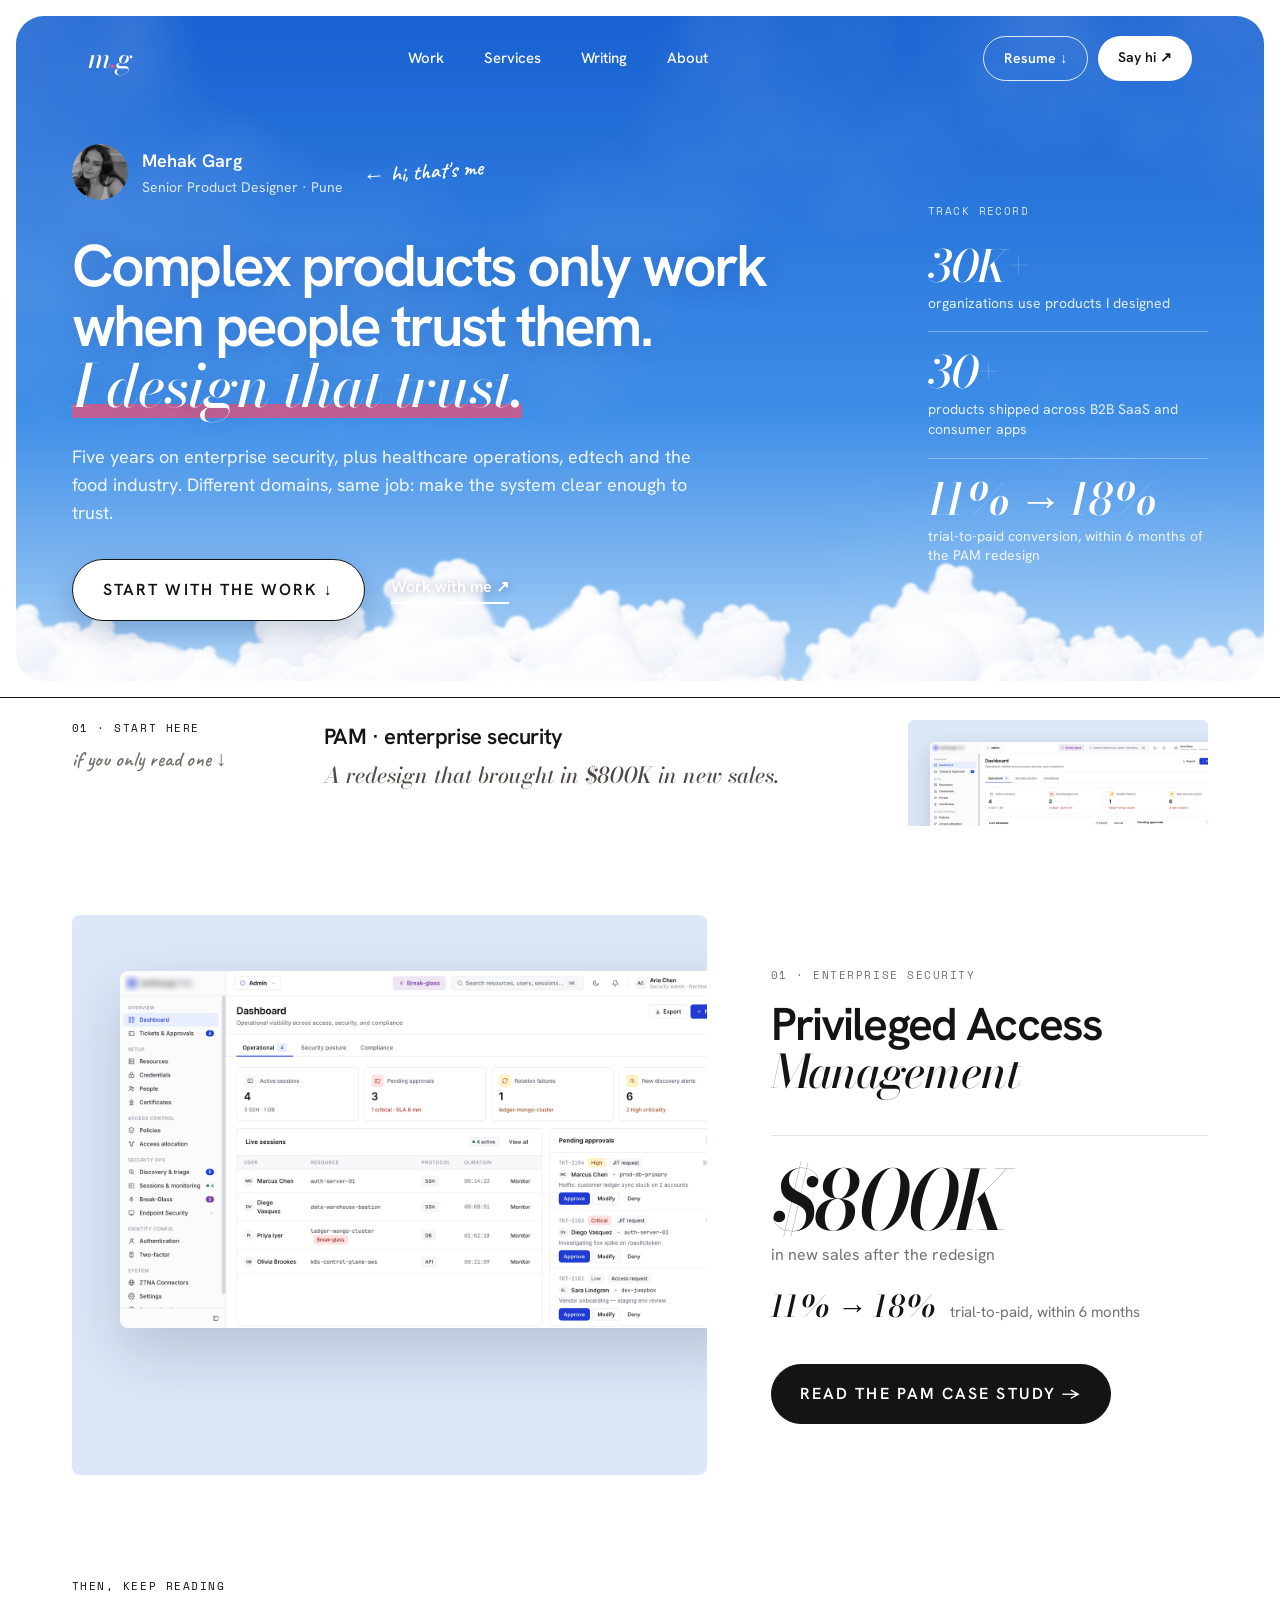
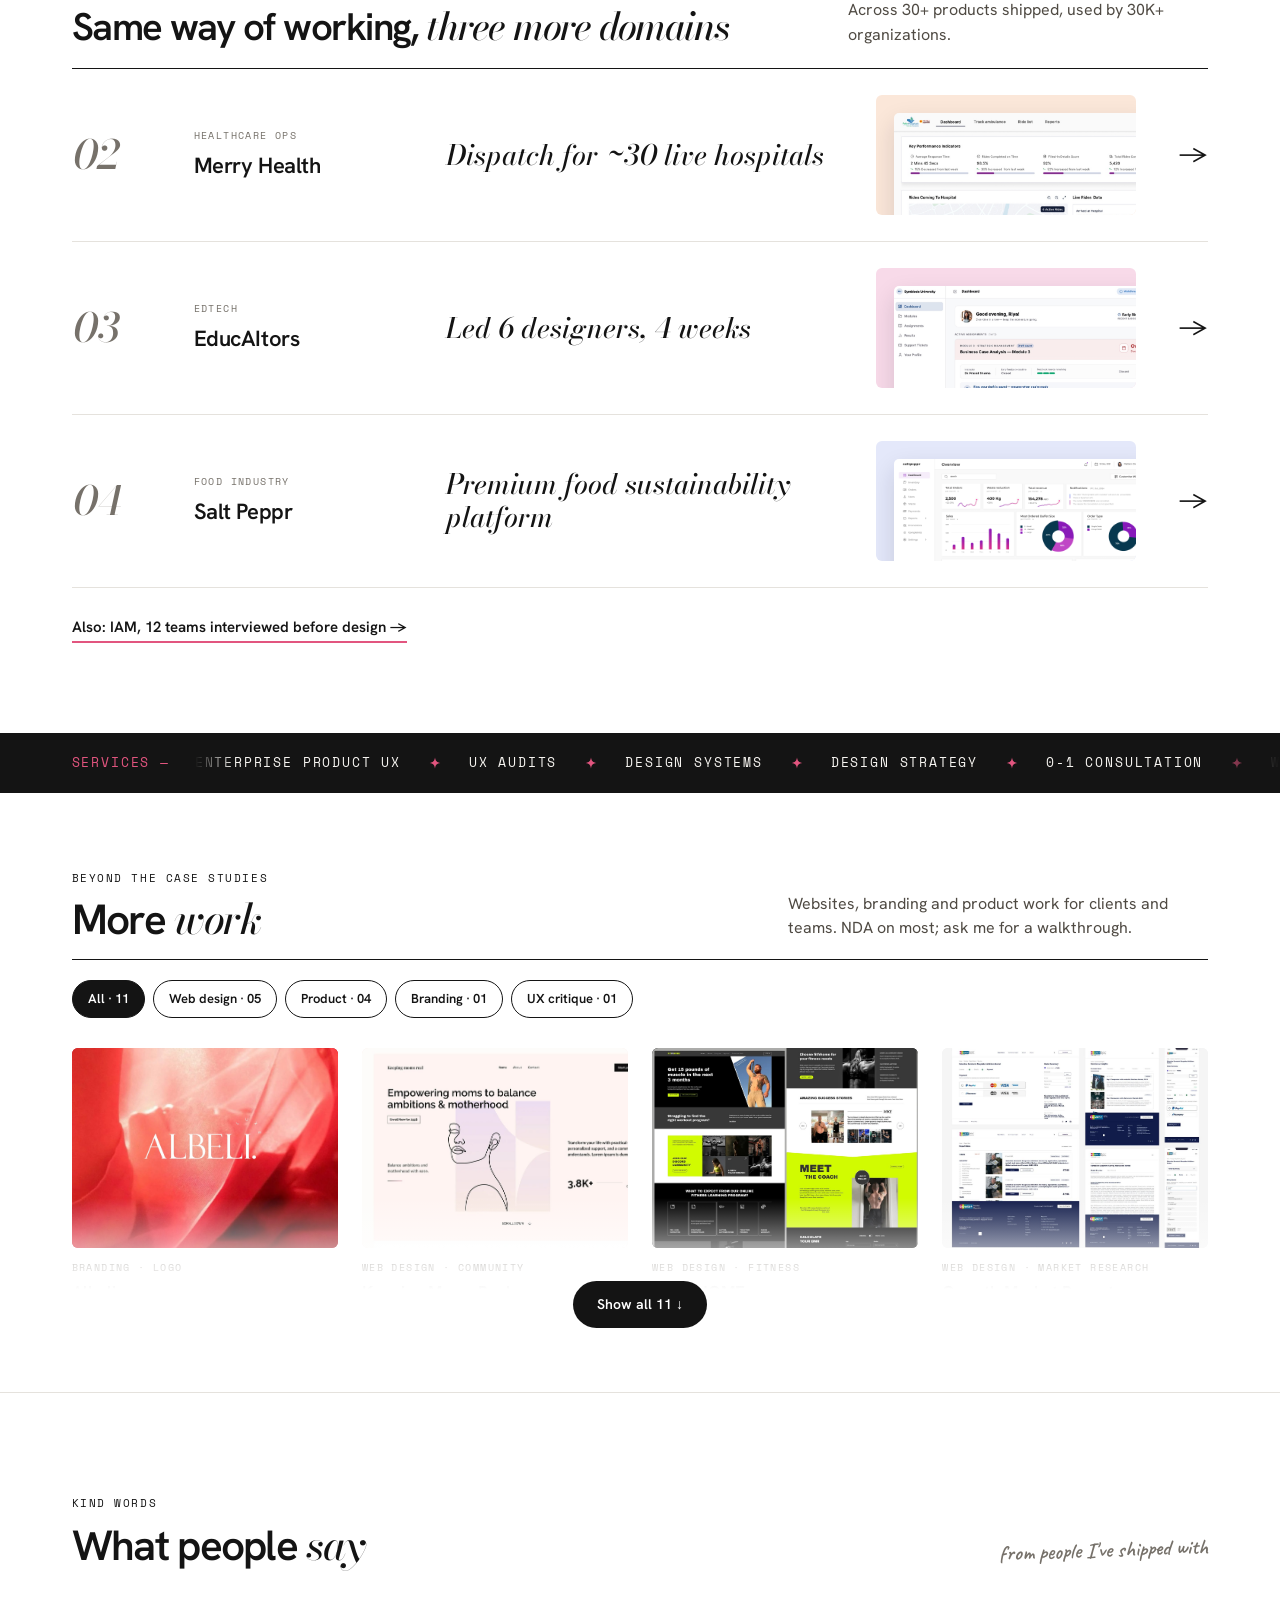
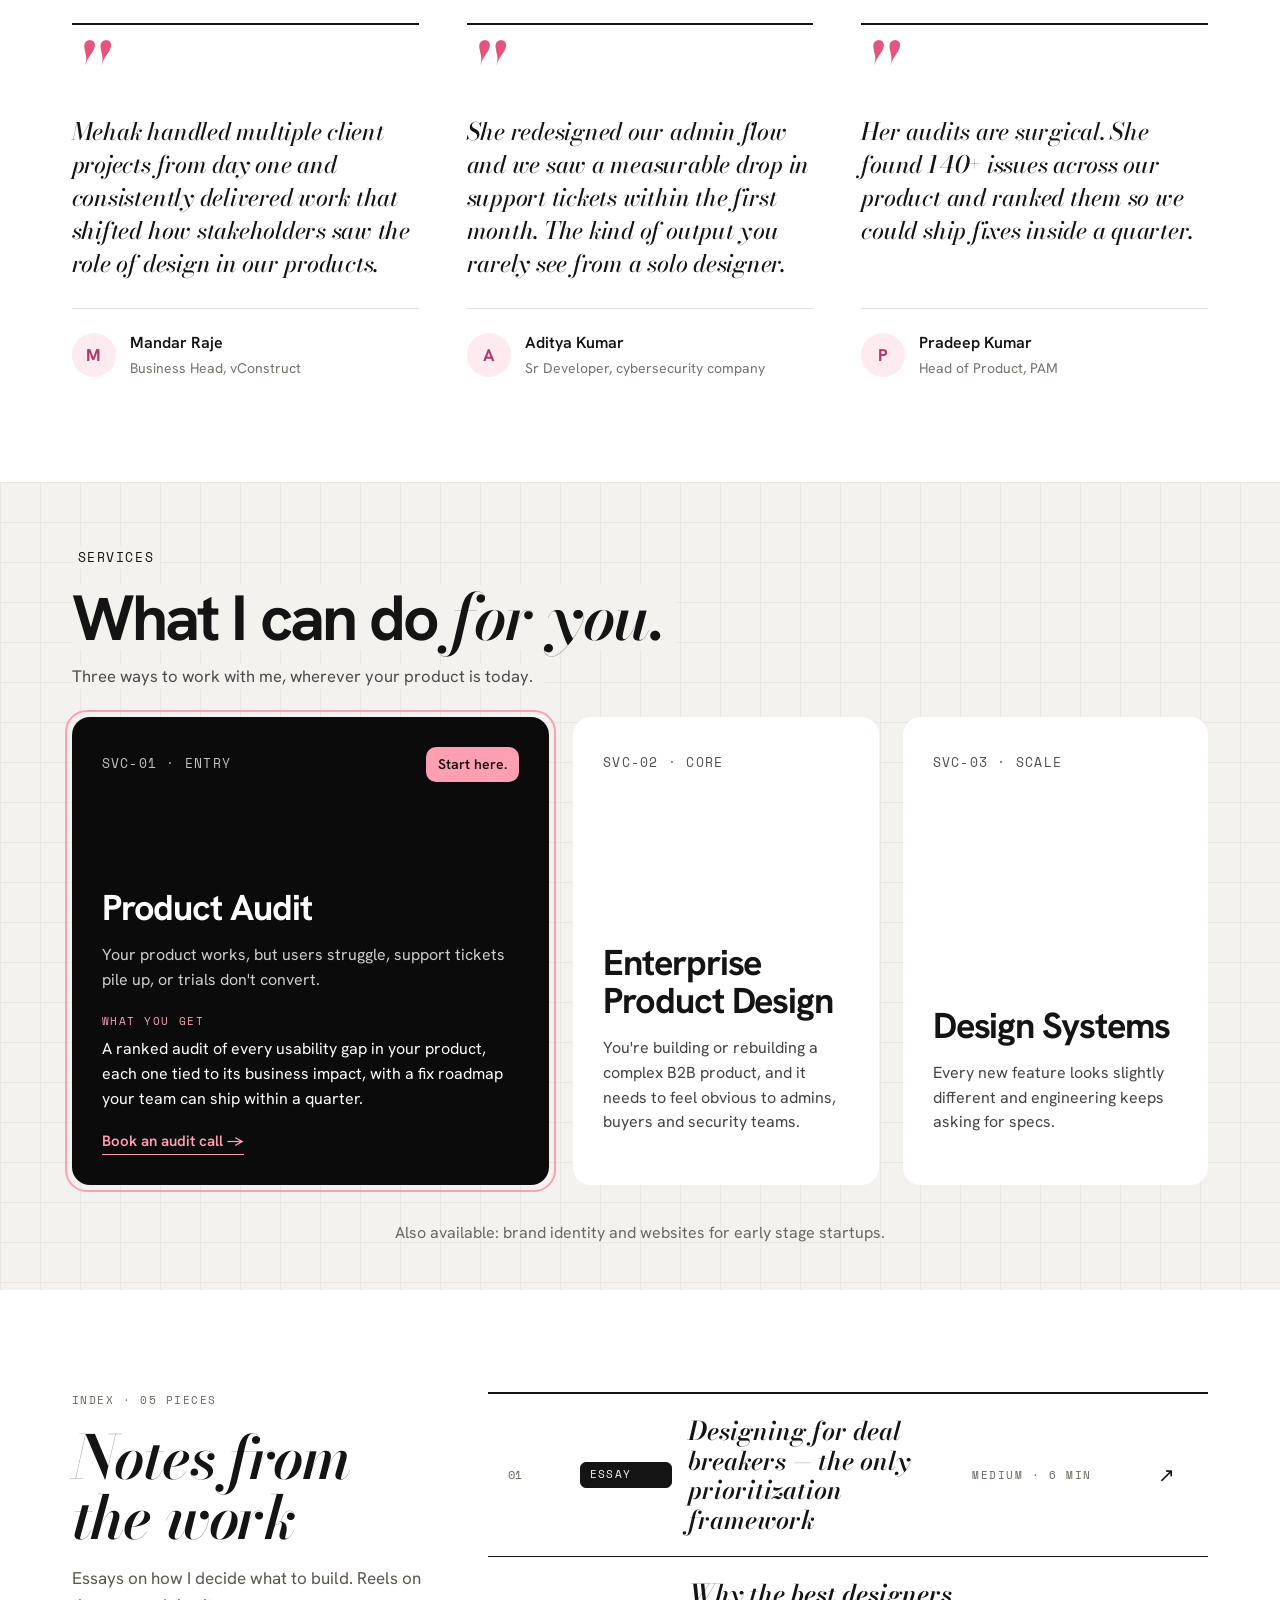
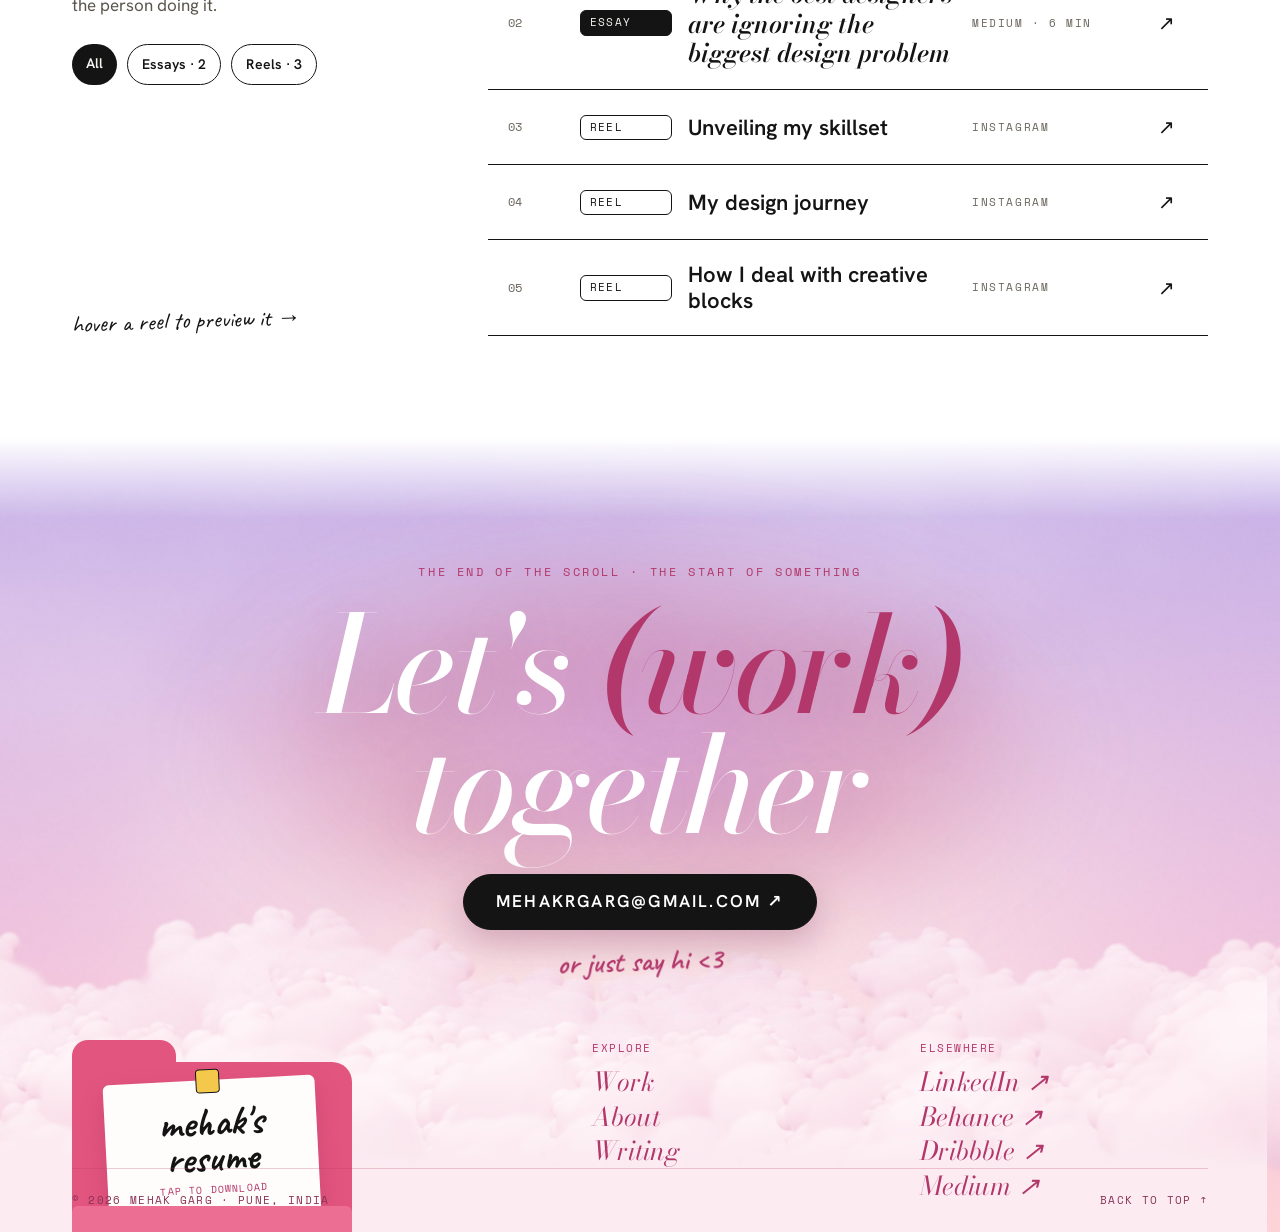
==== commit b3235922: "fix: scard outer <a>→<div> so nested links render inside cards, remove PROOF, enlarge resume folder " ====
--- a/index.html
+++ b/index.html
@@ -812,7 +812,7 @@
   <h2 style="margin:16px 0 0;font-weight:700;font-size:clamp(40px,5vw,72px);line-height:1;letter-spacing:-0.045em;align-self:flex-start;background:#F4F2EE;padding-right:12px">What I can do <span style="font-family:var(--serif);font-style:italic;font-weight:600;letter-spacing:-0.02em">for you.</span></h2>
   <p style="margin:14px 0 0;font-size:clamp(15px,1.3vw,19px);line-height:1.5;color:#4A4A4A;align-self:flex-start;background:#F4F2EE;padding-right:12px">Three ways to work with me, wherever your product is today.</p>
   <div class="srow" style="margin-top:28px;height:clamp(460px,52vh,540px)">
-    <a href="mailto:mehakrgarg@gmail.com" class="scard on" style="display:flex;flex-direction:column;justify-content:space-between;padding:30px;text-decoration:none">
+    <div class="scard on" tabindex="0" style="display:flex;flex-direction:column;justify-content:space-between;padding:30px;cursor:default">
       <span class="sel" aria-hidden="true" style="position:absolute;inset:-7px;border:2px solid #FF9FB2;border-radius:22px;pointer-events:none"></span>
       <span style="display:flex;justify-content:space-between;align-items:center;gap:12px;min-height:32px"><span style="font-family:var(--mono);font-size:12.5px;letter-spacing:0.1em;opacity:0.75">SVC-01 · ENTRY</span><span class="open"><span style="display:inline-flex;align-items:center;gap:8px;padding:7px 12px;border-radius:10px;background:#FF9FB2;color:#141414;font-size:14px;font-weight:600">Start here.</span></span></span>
       <span style="display:flex;flex-direction:column;gap:16px">
@@ -820,12 +820,11 @@
         <span style="font-size:16px;line-height:1.55;opacity:0.8">Your product works, but users struggle, support tickets pile up, or trials don't convert.</span>
         <span class="open" style="display:flex;flex-direction:column;gap:18px;padding-top:4px">
           <span style="display:flex;flex-direction:column;gap:8px"><span style="font-family:var(--mono);font-size:11px;letter-spacing:0.14em;color:#FF9FB2">WHAT YOU GET</span><span style="font-size:16px;line-height:1.55">A ranked audit of every usability gap in your product, each one tied to its business impact, with a fix roadmap your team can ship within a quarter.</span></span>
-          <span style="display:flex;flex-direction:column;gap:8px;padding-top:16px;border-top:1px solid rgba(255,255,255,0.18)"><span style="font-family:var(--mono);font-size:11px;letter-spacing:0.14em;color:#FF9FB2">PROOF</span><span style="font-family:var(--serif);font-style:italic;font-size:19px;line-height:1.35">140+ usability gaps found and prioritized across an enterprise PAM platform.</span></span>
           <a href="mailto:mehakrgarg@gmail.com" style="align-self:flex-start;font-size:15px;font-weight:600;color:#FF9FB2;text-decoration:none;border-bottom:1.5px solid #FF9FB2;padding-bottom:2px">Book an audit call →</a>
         </span>
       </span>
-    </a>
-    <a href="mailto:mehakrgarg@gmail.com" class="scard" style="display:flex;flex-direction:column;justify-content:space-between;padding:30px;text-decoration:none">
+    </div>
+    <div class="scard" tabindex="0" style="display:flex;flex-direction:column;justify-content:space-between;padding:30px;cursor:default">
       <span class="sel" aria-hidden="true" style="position:absolute;inset:-7px;border:2px solid #FF9FB2;border-radius:22px;pointer-events:none"></span>
       <span style="display:flex;justify-content:space-between;align-items:center;gap:12px;min-height:32px"><span style="font-family:var(--mono);font-size:12.5px;letter-spacing:0.1em;opacity:0.75">SVC-02 · CORE</span></span>
       <span style="display:flex;flex-direction:column;gap:16px">
@@ -833,12 +832,11 @@
         <span style="font-size:16px;line-height:1.55;opacity:0.8">You're building or rebuilding a complex B2B product, and it needs to feel obvious to admins, buyers and security teams.</span>
         <span class="open" style="display:flex;flex-direction:column;gap:18px;padding-top:4px">
           <span style="display:flex;flex-direction:column;gap:8px"><span style="font-family:var(--mono);font-size:11px;letter-spacing:0.14em;color:#FF9FB2">WHAT YOU GET</span><span style="font-size:16px;line-height:1.55">Research, information architecture, user flows and production ready UI, whether you're going from zero to one or redesigning what already exists.</span></span>
-          <span style="display:flex;flex-direction:column;gap:8px;padding-top:16px;border-top:1px solid rgba(255,255,255,0.18)"><span style="font-family:var(--mono);font-size:11px;letter-spacing:0.14em;color:#FF9FB2">PROOF</span><span style="font-family:var(--serif);font-style:italic;font-size:19px;line-height:1.35">An admin flow redesign that measurably reduced support tickets within the first month.</span></span>
           <a href="mailto:mehakrgarg@gmail.com" style="align-self:flex-start;font-size:15px;font-weight:600;color:#FF9FB2;text-decoration:none;border-bottom:1.5px solid #FF9FB2;padding-bottom:2px">Discuss your product →</a>
         </span>
       </span>
-    </a>
-    <a href="mailto:mehakrgarg@gmail.com" class="scard" style="display:flex;flex-direction:column;justify-content:space-between;padding:30px;text-decoration:none">
+    </div>
+    <div class="scard" tabindex="0" style="display:flex;flex-direction:column;justify-content:space-between;padding:30px;cursor:default">
       <span class="sel" aria-hidden="true" style="position:absolute;inset:-7px;border:2px solid #FF9FB2;border-radius:22px;pointer-events:none"></span>
       <span style="display:flex;justify-content:space-between;align-items:center;gap:12px;min-height:32px"><span style="font-family:var(--mono);font-size:12.5px;letter-spacing:0.1em;opacity:0.75">SVC-03 · SCALE</span></span>
       <span style="display:flex;flex-direction:column;gap:16px">
@@ -846,11 +844,10 @@
         <span style="font-size:16px;line-height:1.55;opacity:0.8">Every new feature looks slightly different and engineering keeps asking for specs.</span>
         <span class="open" style="display:flex;flex-direction:column;gap:18px;padding-top:4px">
           <span style="display:flex;flex-direction:column;gap:8px"><span style="font-family:var(--mono);font-size:11px;letter-spacing:0.14em;color:#FF9FB2">WHAT YOU GET</span><span style="font-size:16px;line-height:1.55">A component library with documentation that your developers can adopt directly, so design and engineering ship from the same source of truth.</span></span>
-          <span style="display:flex;flex-direction:column;gap:8px;padding-top:16px;border-top:1px solid rgba(255,255,255,0.18)"><span style="font-family:var(--mono);font-size:11px;letter-spacing:0.14em;color:#FF9FB2">PROOF</span><span style="font-family:var(--serif);font-style:italic;font-size:19px;line-height:1.35">Adopted by Equip9's engineering team without a single re-spec meeting.</span></span>
           <a href="mailto:mehakrgarg@gmail.com" style="align-self:flex-start;font-size:15px;font-weight:600;color:#FF9FB2;text-decoration:none;border-bottom:1.5px solid #FF9FB2;padding-bottom:2px">Discuss your system →</a>
         </span>
       </span>
-    </a>
+    </div>
   </div>
   <p style="margin:36px 0 0;text-align:center;font-size:16px;color:#6A6760">Also available: brand identity and websites for early stage startups.</p>
 </section>
@@ -1119,15 +1116,15 @@
     <span style="font-family:var(--hand);font-weight:600;font-size:30px;color:#B2376A;transform:rotate(-2deg)">or just say hi &lt;3</span>
   </div>
   <div style="position:absolute;left:clamp(24px,5.6vw,80px);right:clamp(24px,5.6vw,80px);top:clamp(410px,47vw,620px);display:grid;grid-template-columns:5fr 3fr 3fr;align-items:start;gap:40px;z-index:3">
-    <a href="Mehak-Garg-Resume.pdf" download class="folder" aria-label="Download Mehak's resume" style="position:relative;display:block;width:230px;height:176px;text-decoration:none">
-      <span aria-hidden="true" style="position:absolute;left:0;top:0;width:86px;height:33px;border-radius:14px 14px 0 0;background:#E2557F"></span>
-      <span aria-hidden="true" style="position:absolute;left:0;top:18px;width:230px;height:158px;border-radius:0 18px 18px 18px;background:#E2557F"></span>
-      <span class="card" style="position:absolute;left:28px;top:33px;width:174px;height:114px;box-sizing:border-box;background:#FFFDFB;border-radius:6px;transform:rotate(-3deg);box-shadow:0 10px 24px rgba(120,20,60,0.18);display:flex;flex-direction:column;align-items:center;justify-content:center;z-index:1">
-        <span aria-hidden="true" style="position:absolute;top:-10px;left:76px;width:20px;height:20px;border-radius:4px;background:#F4C84B;border:1.5px solid #141414"></span>
-        <span style="font-family:var(--hand);font-weight:700;font-size:32px;line-height:0.9">mehak's</span><span style="font-family:var(--hand);font-weight:700;font-size:32px;line-height:0.9">resume</span>
-        <span style="font-family:var(--mono);font-size:9px;letter-spacing:0.12em;color:#B2376A;padding-top:5px">TAP TO DOWNLOAD</span>
+    <a href="Mehak-Garg-Resume.pdf" download class="folder" aria-label="Download Mehak's resume" style="position:relative;display:block;width:280px;height:214px;text-decoration:none">
+      <span aria-hidden="true" style="position:absolute;left:0;top:0;width:104px;height:40px;border-radius:16px 16px 0 0;background:#E2557F"></span>
+      <span aria-hidden="true" style="position:absolute;left:0;top:22px;width:280px;height:192px;border-radius:0 20px 20px 20px;background:#E2557F"></span>
+      <span class="card" style="position:absolute;left:34px;top:40px;width:212px;height:140px;box-sizing:border-box;background:#FFFDFB;border-radius:6px;transform:rotate(-3deg);box-shadow:0 10px 24px rgba(120,20,60,0.18);display:flex;flex-direction:column;align-items:center;justify-content:center;z-index:1">
+        <span aria-hidden="true" style="position:absolute;top:-11px;left:93px;width:24px;height:24px;border-radius:4px;background:#F4C84B;border:1.5px solid #141414"></span>
+        <span style="font-family:var(--hand);font-weight:700;font-size:40px;line-height:0.9">mehak's</span><span style="font-family:var(--hand);font-weight:700;font-size:40px;line-height:0.9">resume</span>
+        <span style="font-family:var(--mono);font-size:10px;letter-spacing:0.12em;color:#B2376A;padding-top:6px">TAP TO DOWNLOAD</span>
       </span>
-      <span aria-hidden="true" style="position:absolute;left:0;top:136px;width:230px;height:40px;border-radius:6px 6px 18px 18px;background:#EC6F93;z-index:2"></span>
+      <span aria-hidden="true" style="position:absolute;left:0;top:166px;width:280px;height:48px;border-radius:6px 6px 20px 20px;background:#EC6F93;z-index:2"></span>
     </a>
     <nav aria-label="Explore" style="display:flex;flex-direction:column;gap:2px">
       <span style="font-family:var(--mono);font-size:11px;letter-spacing:0.14em;color:#B2376A;padding-bottom:8px">EXPLORE</span>
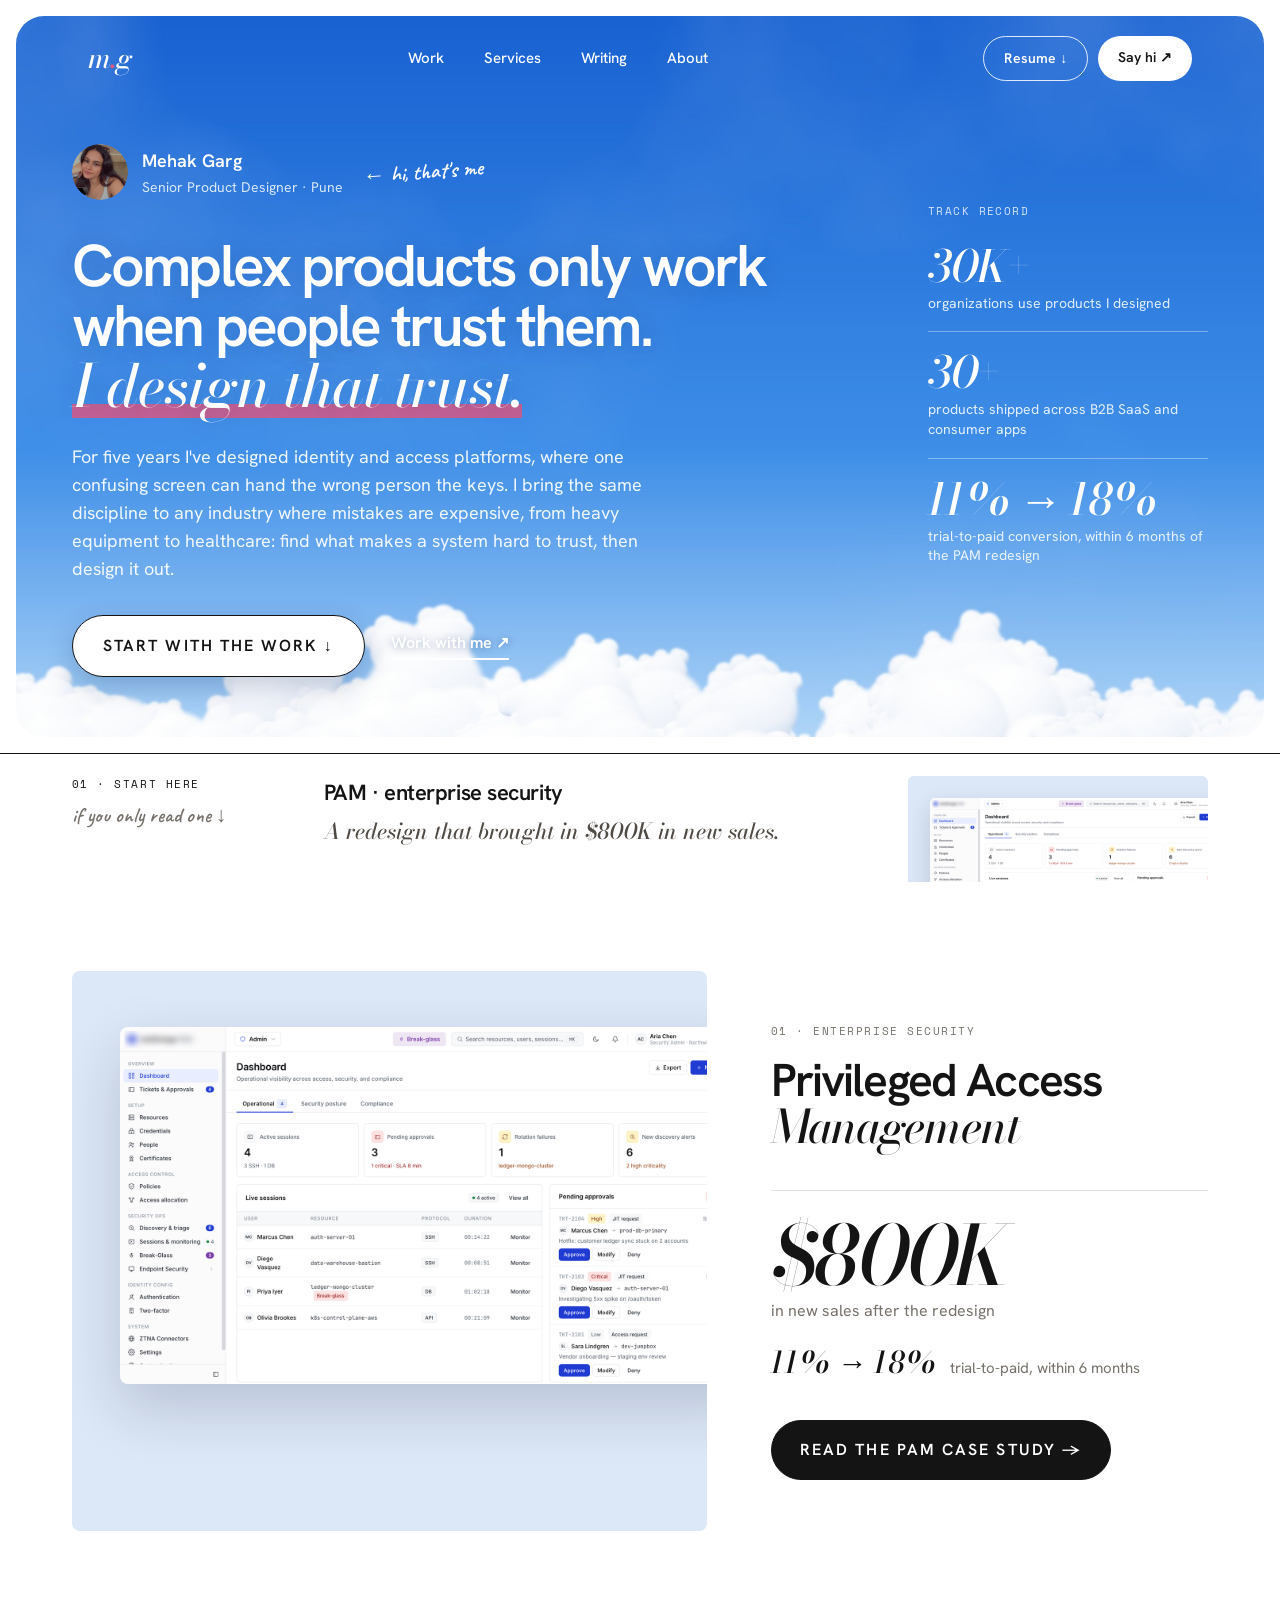
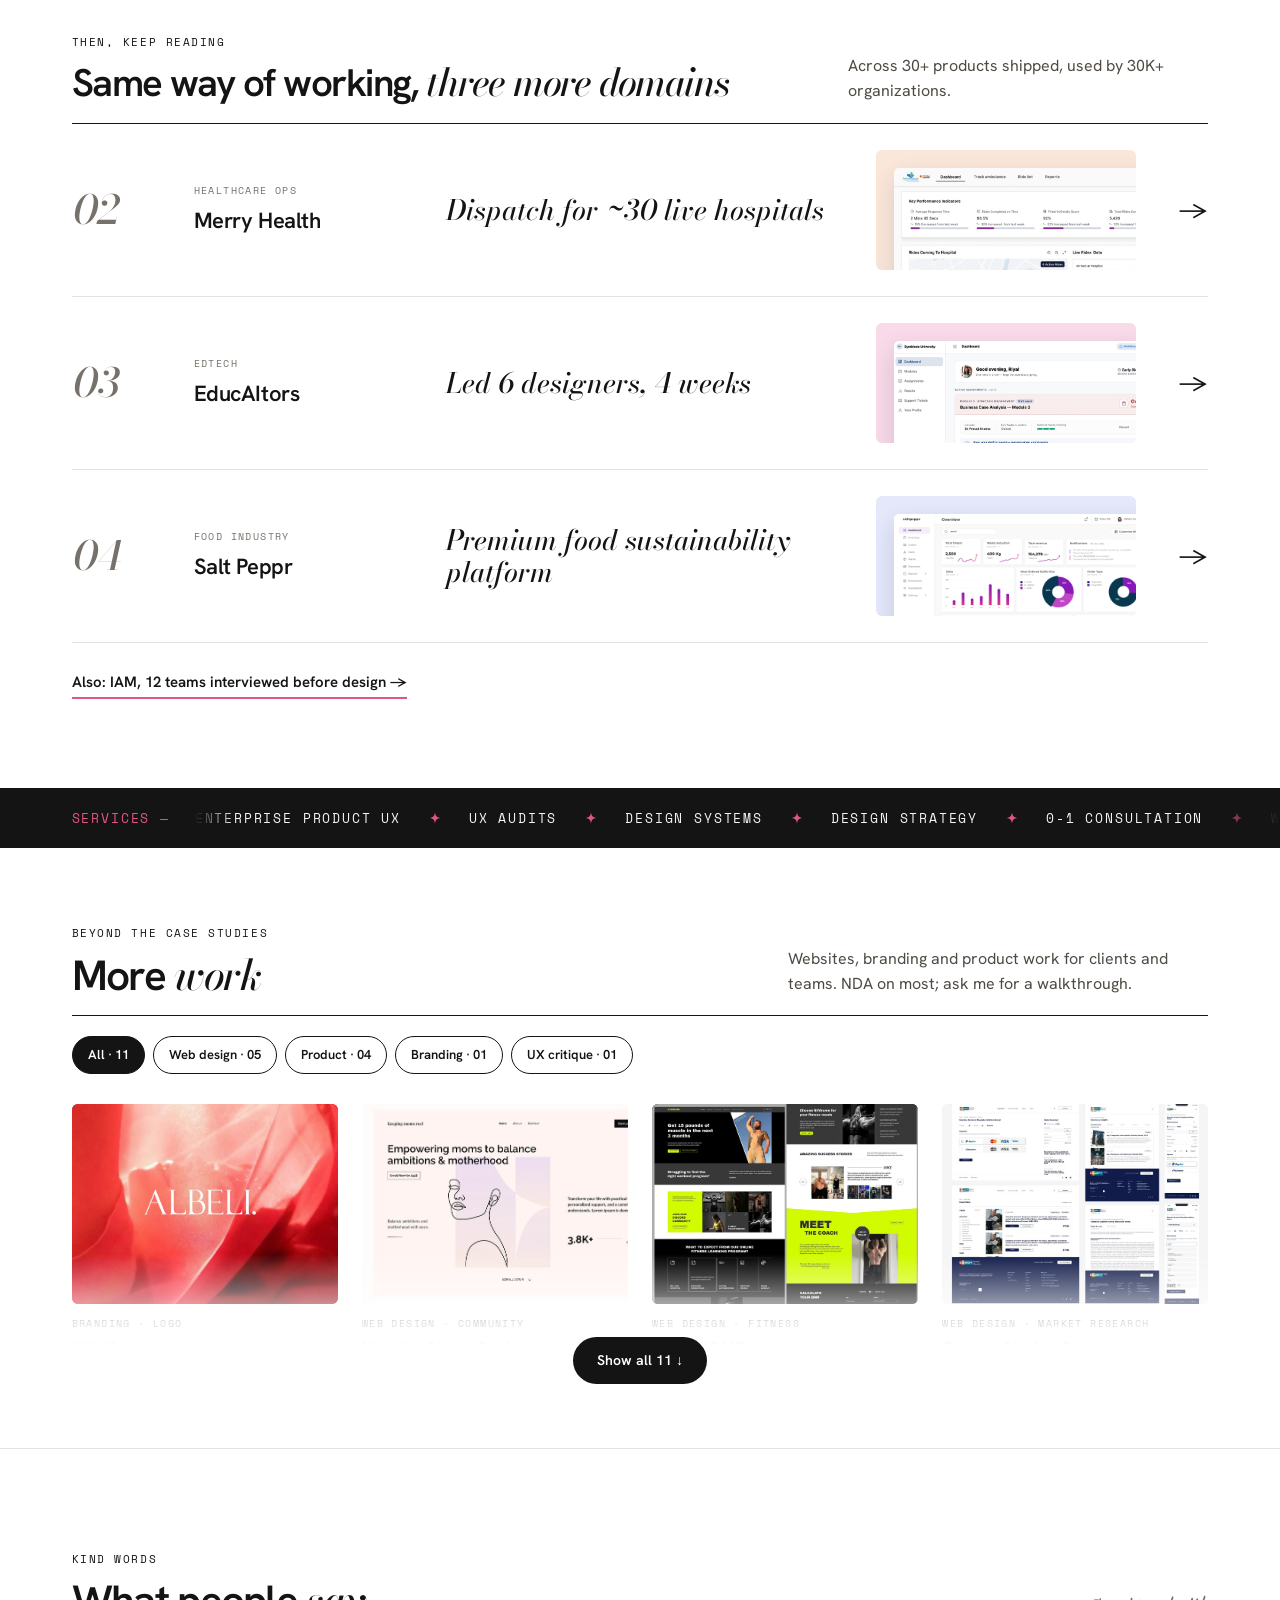
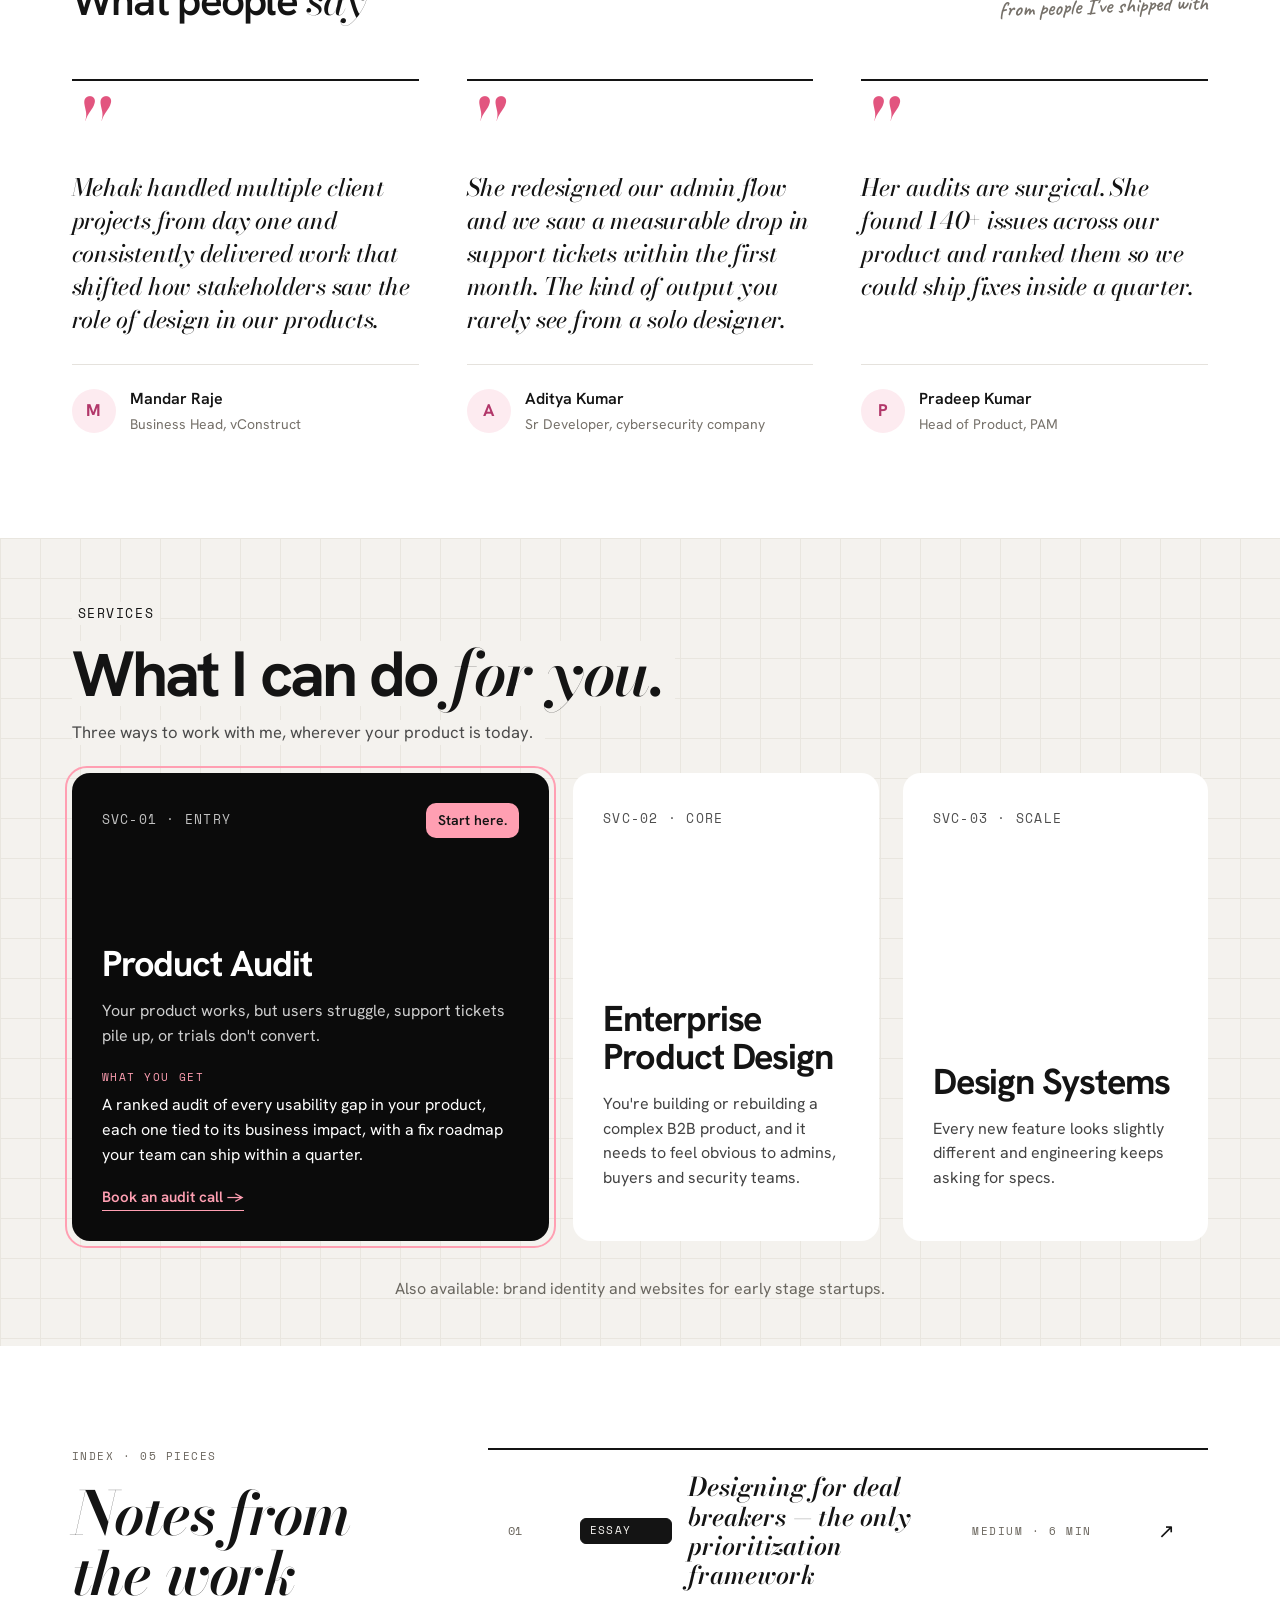
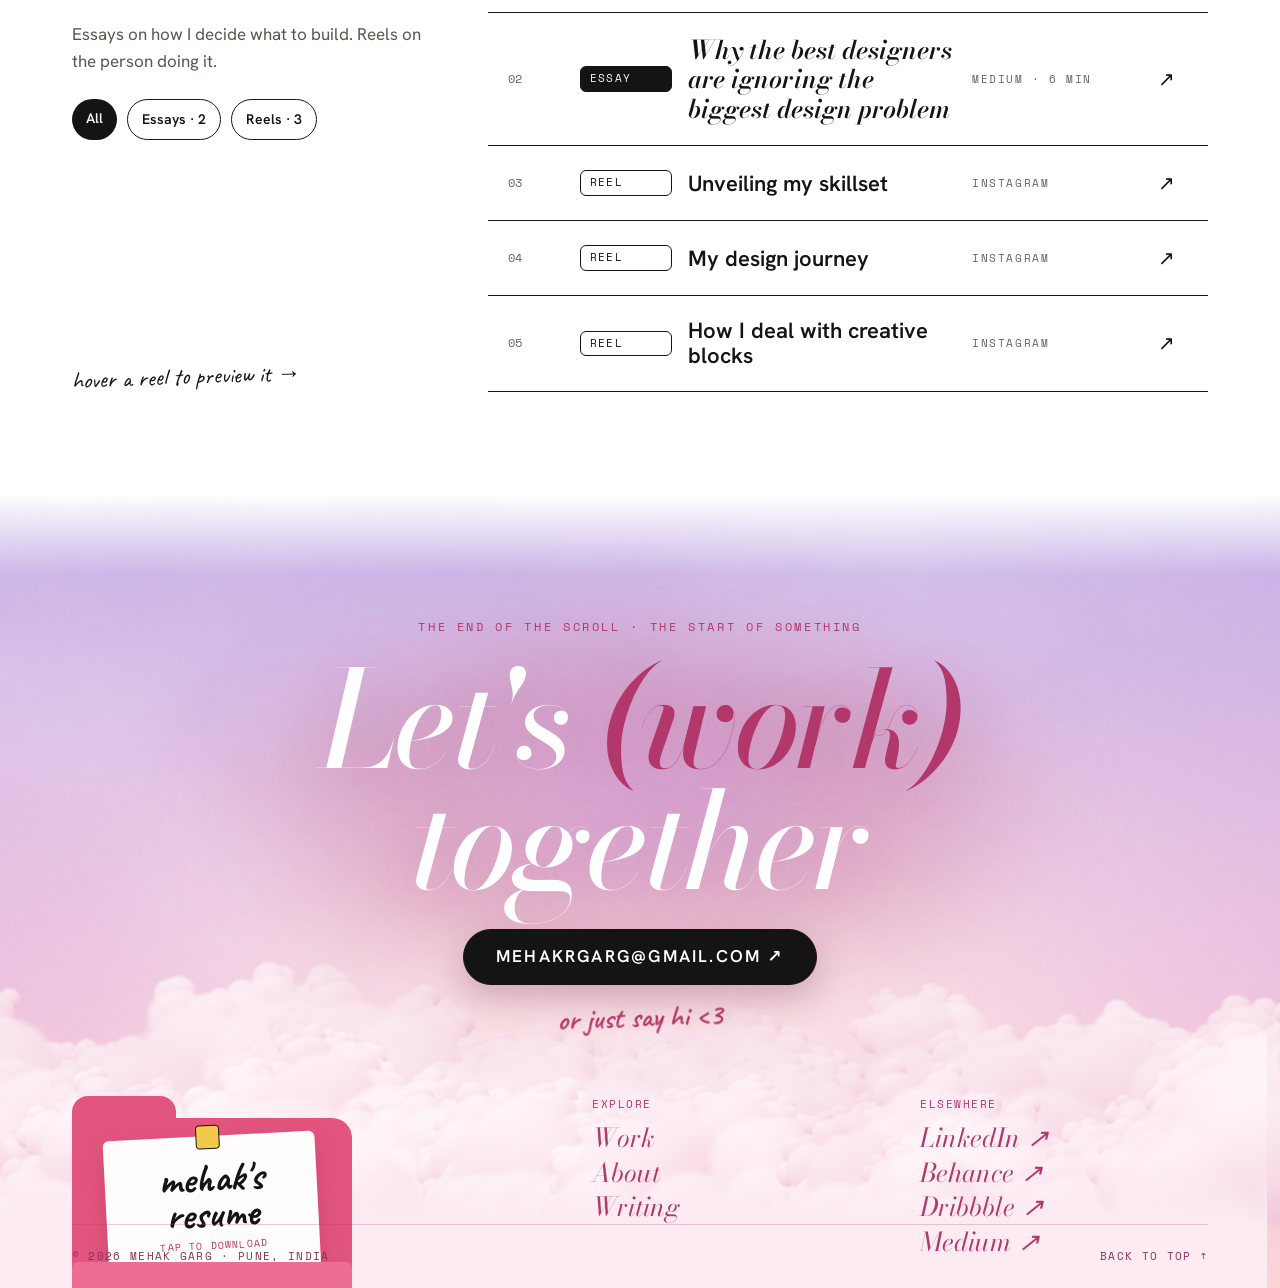
==== commit 22c7cb14: "fix: color profile photo, update hero description copy - Remove grayscale filter from profile image " ====
--- a/index.html
+++ b/index.html
@@ -646,12 +646,12 @@
     <section style="display:grid;grid-template-columns:minmax(0,1fr) 280px;gap:80px;padding:44px clamp(24px,4.4vw,64px) 60px">
       <div style="display:flex;flex-direction:column">
         <div style="display:flex;align-items:center;gap:14px">
-          <span style="width:56px;height:56px;border-radius:50%;overflow:hidden;flex-shrink:0"><img src="assets/5ee40e8ef9190bccf842103b540fe49b.png" alt="Mehak Garg" style="width:100%;height:100%;object-fit:cover;filter:grayscale(1) contrast(1.05);box-shadow:0 0 0 2px rgba(255,255,255,0.9)"></span>
+          <span style="width:56px;height:56px;border-radius:50%;overflow:hidden;flex-shrink:0"><img src="assets/5ee40e8ef9190bccf842103b540fe49b.png" alt="Mehak Garg" style="width:100%;height:100%;object-fit:cover;box-shadow:0 0 0 2px rgba(255,255,255,0.9)"></span>
           <span style="display:flex;flex-direction:column;gap:3px"><span style="font-weight:600;font-size:18px">Mehak Garg</span><span style="font-size:14px;color:rgba(255,255,255,0.82)">Senior Product Designer · Pune</span></span>
           <span style="margin-left:6px;font-family:var(--hand);font-weight:600;font-size:22px;transform:rotate(-4deg)">← hi, that's me</span>
         </div>
         <h1 style="color:#fff;text-shadow:0 2px 24px rgba(10,40,100,0.18);margin:36px 0 0;font-weight:600;font-size:clamp(40px,4.6vw,66px);line-height:1.02;letter-spacing:-0.05em;max-width:860px">Complex products only work when people trust them.<br><span style="font-family:var(--serif);font-style:italic;font-weight:500;white-space:nowrap;letter-spacing:-0.025em;background:linear-gradient(180deg,transparent 70%,#E2557FCC 70%,#E2557FCC 86%,transparent 86%)">I design that trust.</span></h1>
-        <p style="margin:26px 0 0;font-size:18px;line-height:1.55;color:rgba(255,255,255,0.92);max-width:620px">Five years on enterprise security, plus healthcare operations, edtech and the food industry. Different domains, same job: make the system clear enough to trust.</p>
+        <p style="margin:26px 0 0;font-size:18px;line-height:1.55;color:rgba(255,255,255,0.92);max-width:620px">For five years I've designed identity and access platforms, where one confusing screen can hand the wrong person the keys. I bring the same discipline to any industry where mistakes are expensive, from heavy equipment to healthcare: find what makes a system hard to trust, then design it out.</p>
         <div style="margin-top:32px;display:flex;align-items:center;gap:26px;position:relative;z-index:1">
           <a href="#start" class="btn" style="padding:18px 30px;border-radius:999px;background:#fff;color:#141414;font-size:16px;font-weight:600;text-decoration:none;box-shadow:0 10px 28px rgba(10,40,100,0.22)">Start with the work ↓</a>
           <a href="mailto:mehakrgarg@gmail.com" style="font-size:16px;font-weight:600;padding-bottom:3px;border-bottom:2px solid #fff;color:#fff;text-decoration:none;text-shadow:0 1px 8px rgba(10,40,100,0.4)">Work with me ↗</a>
@@ -915,7 +915,7 @@
 <section id="m-hero" style="padding:14px 14px 0">
   <div class="skyp" style="border-radius:24px;overflow:hidden;background:#3D8FE8 url('assets/cb254ac10403398ba1efcb0803b8b1a2.jpg') center bottom/cover no-repeat;padding:28px 22px 30px;color:#fff">
     <div style="display:flex;align-items:center;gap:12px;flex-wrap:wrap">
-      <span style="width:48px;height:48px;border-radius:50%;overflow:hidden;flex-shrink:0;border:1.5px solid rgba(255,255,255,.9);display:block"><img src="assets/5ee40e8ef9190bccf842103b540fe49b.png" alt="Mehak" style="width:100%;height:100%;object-fit:cover;filter:grayscale(1) contrast(1.05)"></span>
+      <span style="width:48px;height:48px;border-radius:50%;overflow:hidden;flex-shrink:0;border:1.5px solid rgba(255,255,255,.9);display:block"><img src="assets/5ee40e8ef9190bccf842103b540fe49b.png" alt="Mehak" style="width:100%;height:100%;object-fit:cover"></span>
       <span style="font-size:16px;font-weight:600">Mehak Garg</span>
       <span style="font-family:'Caveat',cursive;font-weight:600;font-size:19px;transform:rotate(-3deg);display:inline-block;color:rgba(255,255,255,.92)">← hi, that's me</span>
     </div>
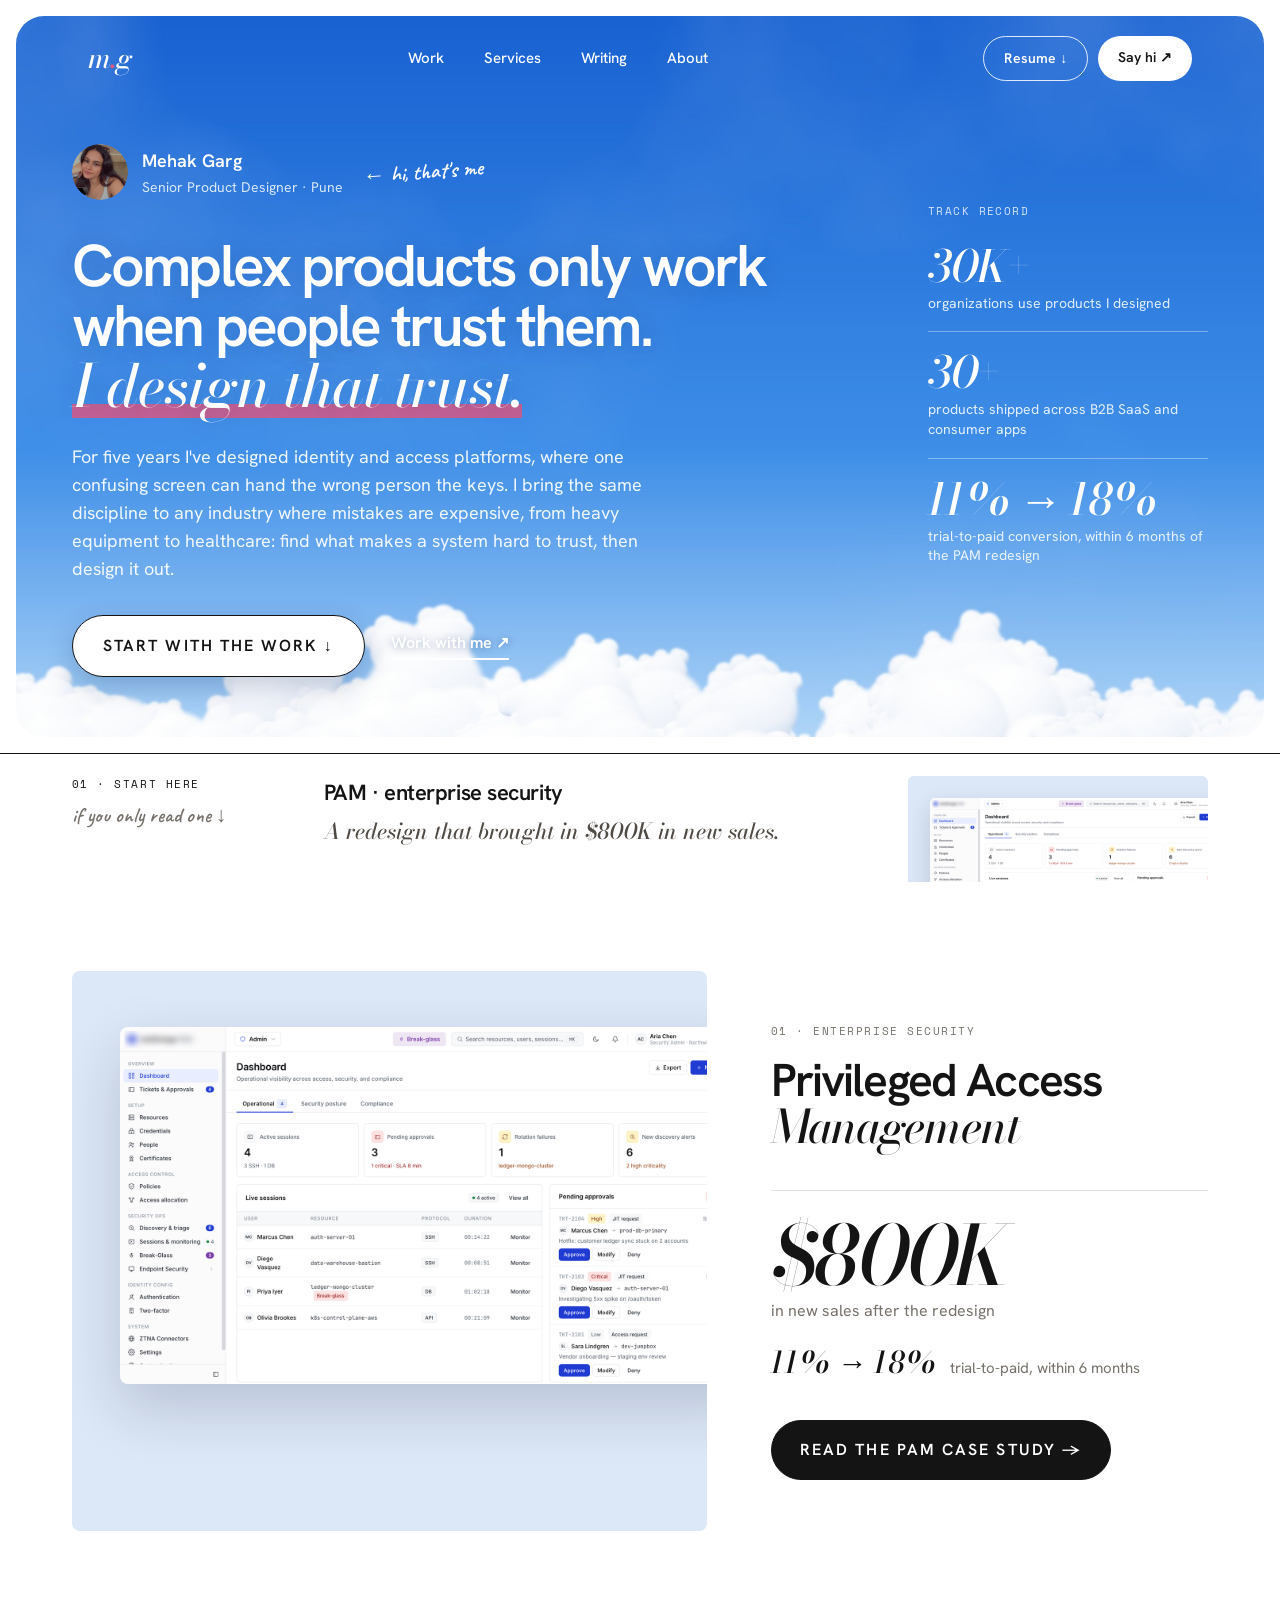
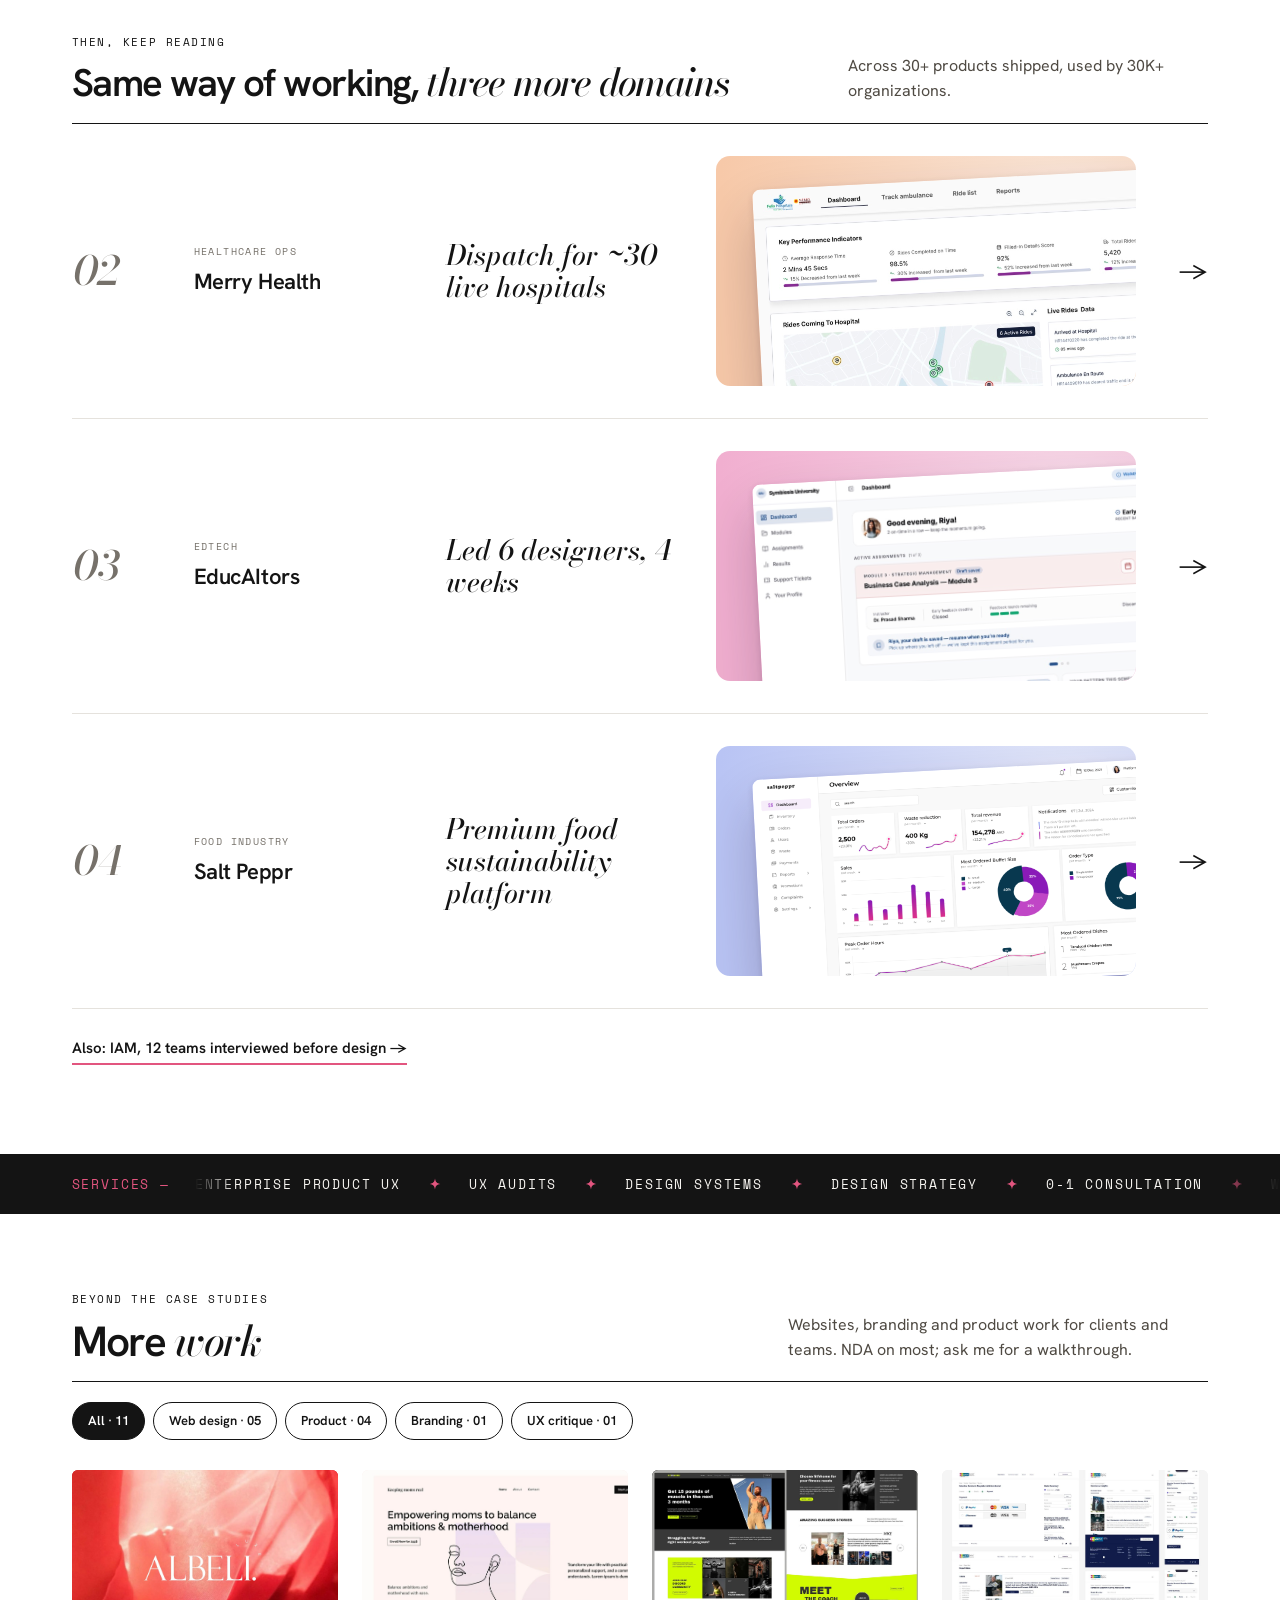
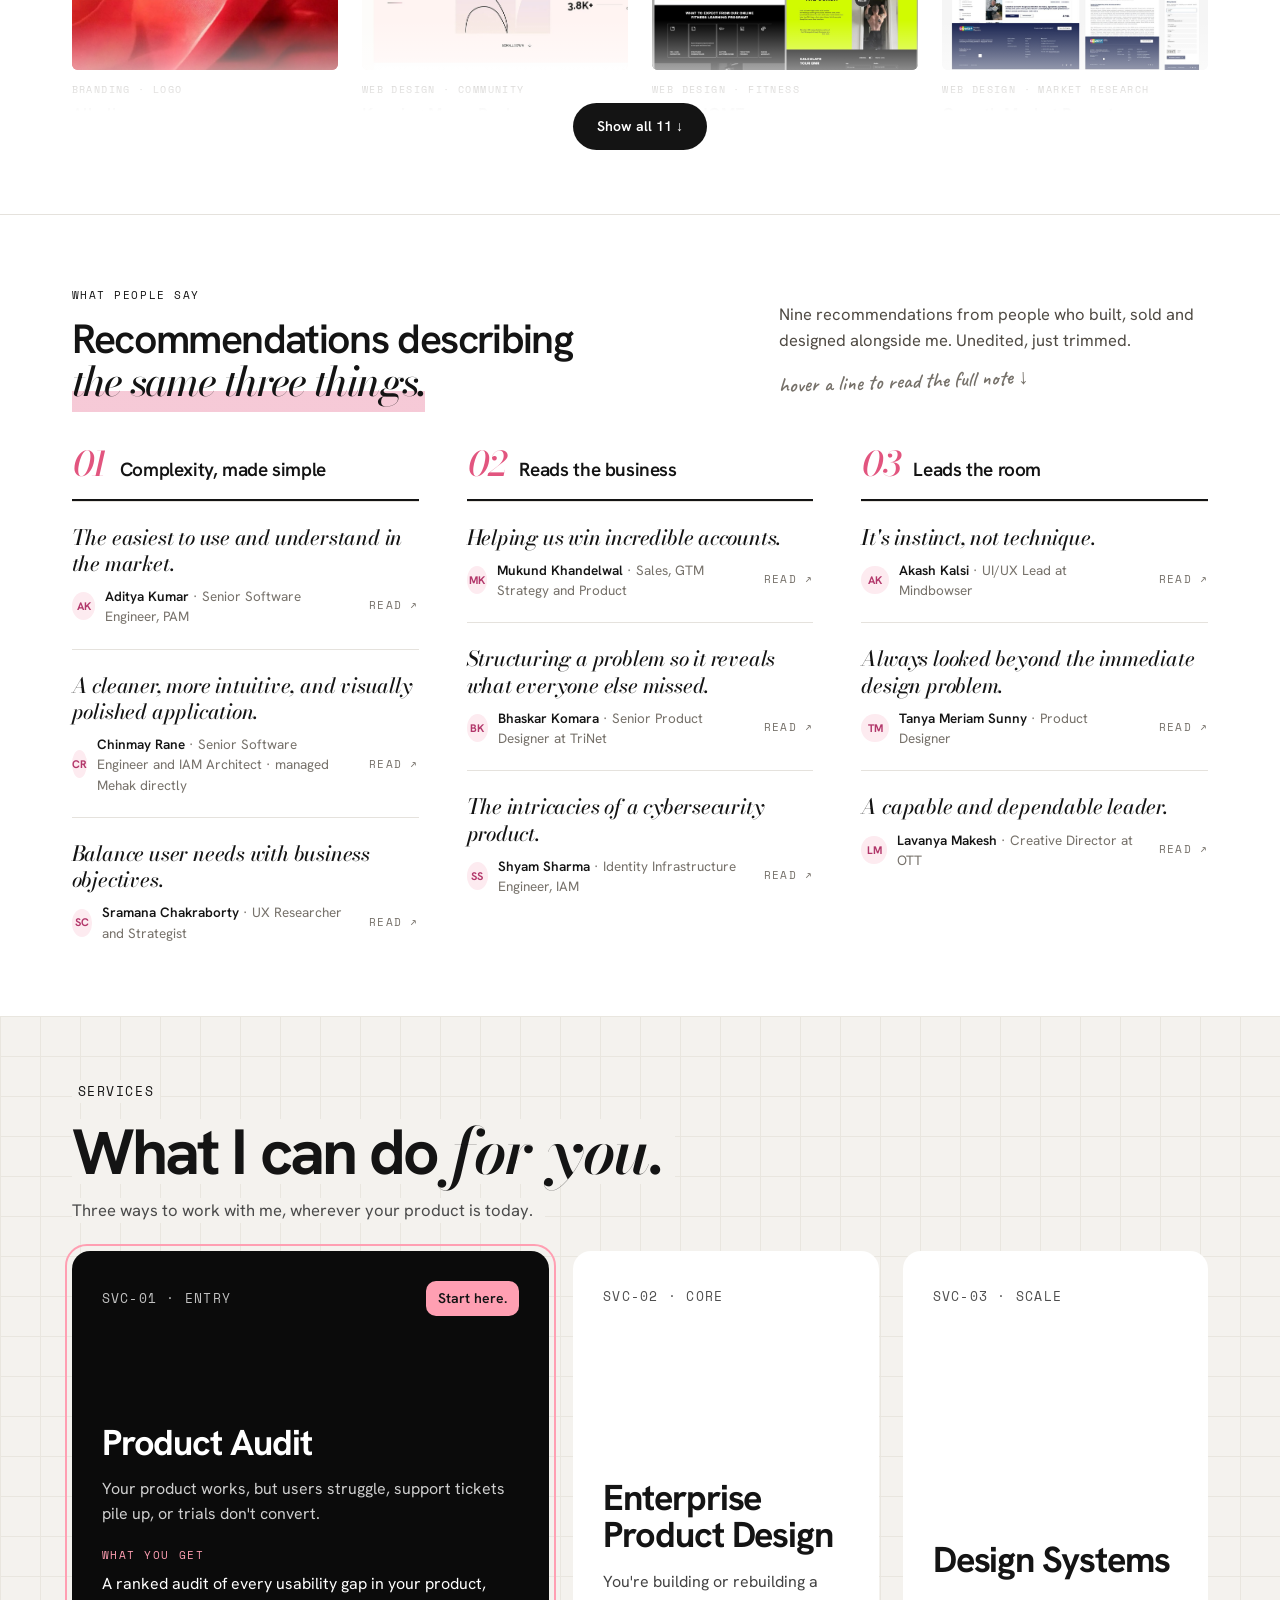
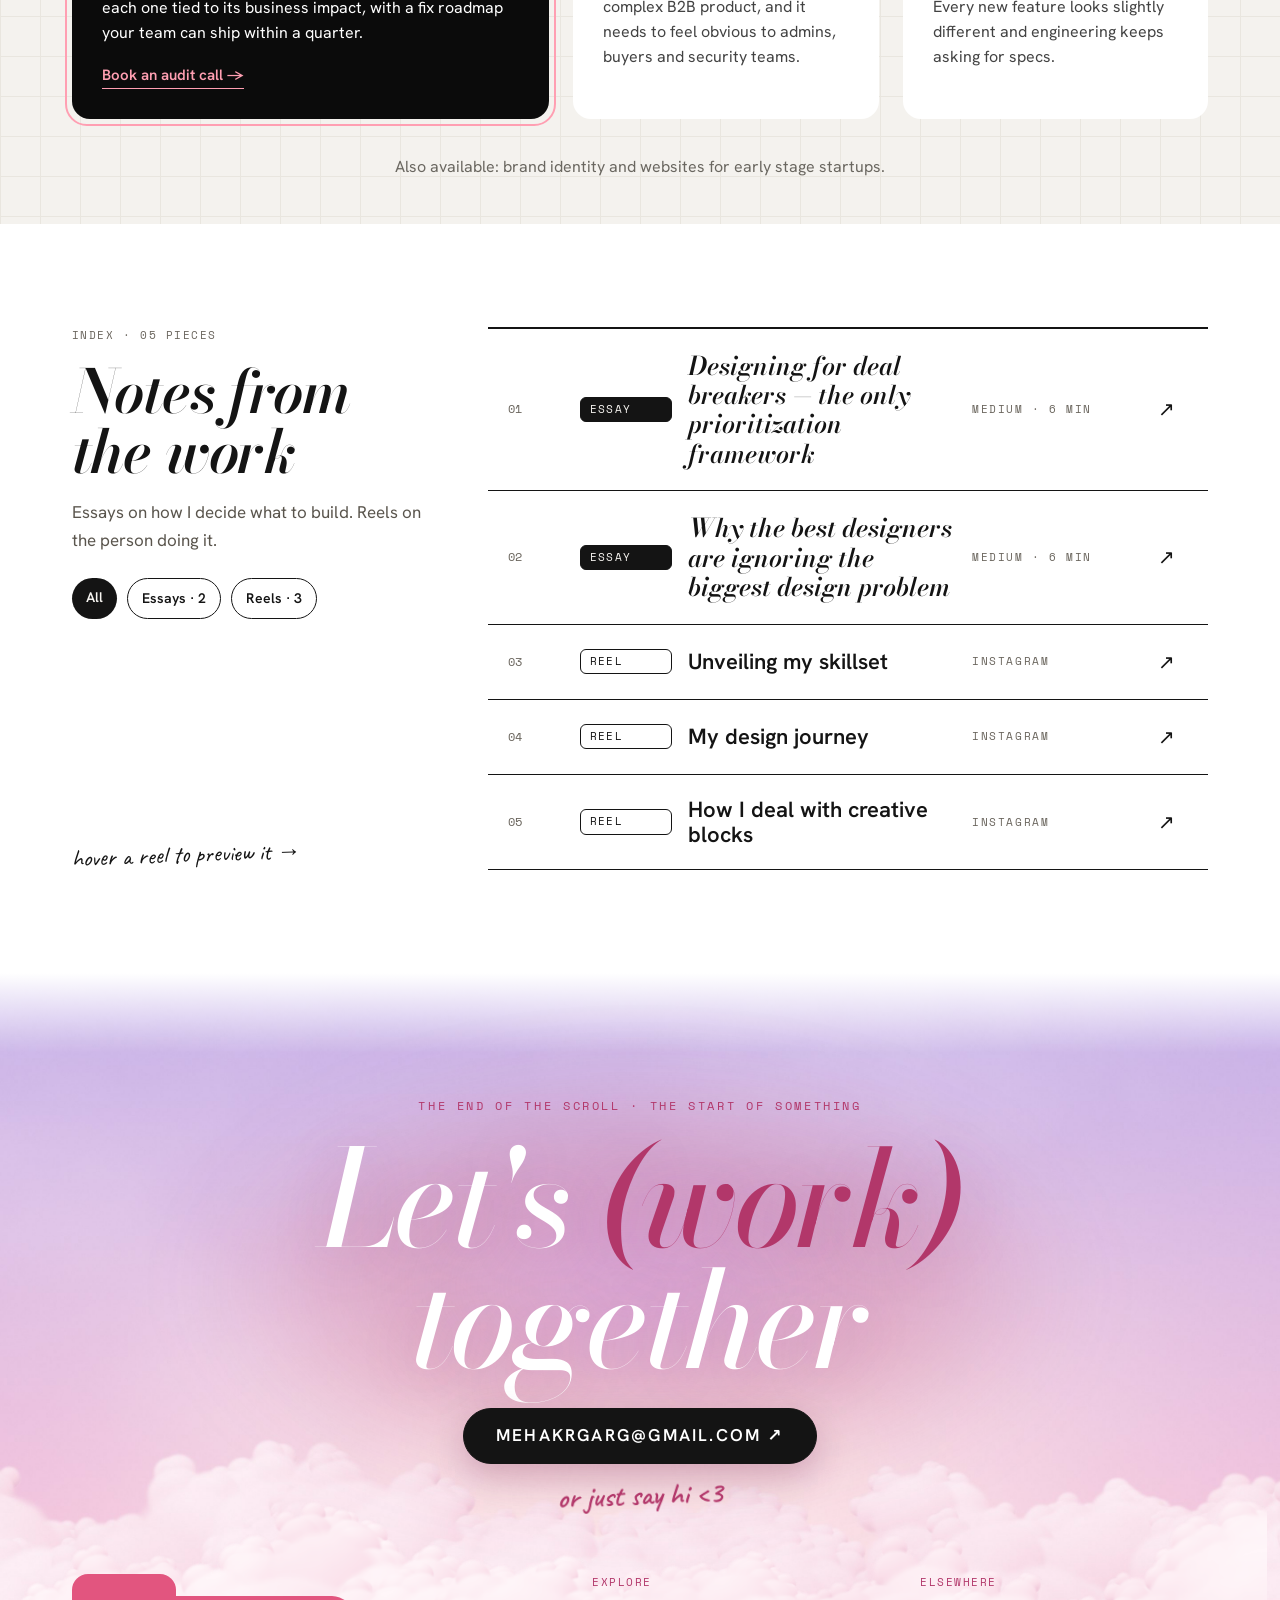
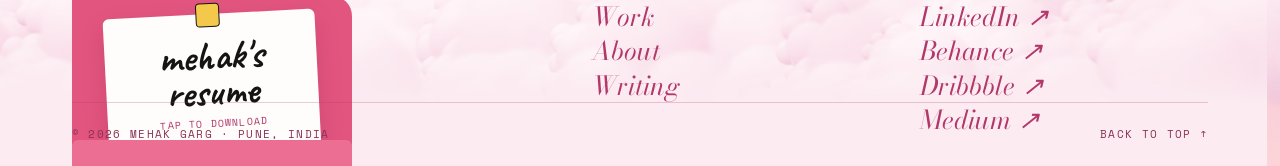
==== commit 0e3a9626: "feat: rebuild case studies rows and testimonials section from new design - Case study rows: enlarged" ====
--- a/index.html
+++ b/index.html
@@ -434,7 +434,7 @@
 #mf-product:checked~.mwrap .mgrid .mw:not(.mw-product){display:none}
 #mf-brand:checked~.mwrap .mgrid .mw:not(.mw-brand){display:none}
 #mf-critique:checked~.mwrap .mgrid .mw:not(.mw-critique){display:none}
-.mwrap{max-height:280px}#mx:checked~.mwrap{max-height:none}#mx:checked~.mwrap .mfade{display:none}#mx:checked~.mless{display:flex}.mless{display:none}
+.mwrap{max-height:280px}#mx:checked~.mwrap{max-height:none}#mx:checked~.mwrap .mfade{display:none!important}#mx:checked~.mless{display:flex}.mless{display:none}
 @media(min-width:768px){.nav{display:none!important}}
 @media(prefers-reduced-motion:reduce){.peek img,.v10row img,.v10arr,.mw span:first-child{transition:none}}
 .srow{display:flex;gap:24px}
@@ -455,6 +455,10 @@
 .folder .card{transition:transform .4s cubic-bezier(.22,.61,.36,1)}.folder:hover .card,.folder:focus-visible .card{transform:rotate(0deg) translateY(-18px)}
 @media(prefers-reduced-motion:reduce){.flink,.folder .card{transition:none}}
 .tq{transition:transform .3s ease}.tq:hover{transform:translateY(-4px)}@media(prefers-reduced-motion:reduce){.tq{transition:none}}
+.tq2 .pop{display:none;pointer-events:none}
+.tq2:hover .pop,.tq2:focus .pop{display:block}
+.thumb img{transition:transform .35s ease}.row:hover .thumb img{transform:rotate(-1deg) scale(1.03) !important}
+.row{transition:background .18s ease}.row:hover{background:#FAFAFA}
 .pinksky{animation:skypan 60s ease-in-out infinite alternate}@media(prefers-reduced-motion:reduce){.pinksky{animation:none}}
 .front{animation:drift 40s ease-in-out infinite alternate}@keyframes drift{from{transform:translateX(-12px)}to{transform:translateX(12px)}}@media(prefers-reduced-motion:reduce){.front{animation:none}}
 .writing-reel:hover{background:#FF9FB2}
@@ -675,9 +679,9 @@
 </div>
 
 <!-- ============================================================ FEATURED PAM -->
-<section id="start" style="padding:clamp(64px,7vw,104px) clamp(24px,5.6vw,80px) 0;background:#fff">
+<section id="start" style="padding:clamp(64px,7vw,104px) clamp(24px,5.6vw,80px) 0;background:#FFFFFF">
   <div style="display:grid;grid-template-columns:minmax(0,1.45fr) minmax(0,1fr);gap:64px;align-items:center">
-    <a href="case-pam.html" style="position:relative;display:block;height:560px;border-radius:8px;overflow:hidden;background:#DCE7F7;text-decoration:none"><img src="assets/9ca9166345804b4ba02a198712468a5e.png" alt="Redesigned PAM admin dashboard" style="position:absolute;left:48px;top:56px;width:860px;border-radius:8px;box-shadow:0 24px 60px rgba(20,30,60,0.18)"></a>
+    <a href="case-pam.html" class="shot" style="position:relative;display:block;height:560px;border-radius:8px;overflow:hidden;background:#DCE7F7;text-decoration:none"><img src="assets/9ca9166345804b4ba02a198712468a5e.png" alt="Redesigned PAM admin dashboard" style="position:absolute;left:48px;top:56px;width:860px;border-radius:8px;box-shadow:0 24px 60px rgba(20,30,60,0.18)"></a>
     <div style="display:flex;flex-direction:column">
       <span style="font-family:var(--mono);font-size:11px;letter-spacing:0.14em;color:#76716A">01 · ENTERPRISE SECURITY</span>
       <h2 style="margin:18px 0 0;font-weight:600;font-size:clamp(32px,3.6vw,52px);line-height:1;letter-spacing:-0.04em">Privileged Access <span style="font-family:var(--serif);font-style:italic;font-weight:500">Management</span></h2>
@@ -689,30 +693,30 @@
 </section>
 
 <!-- ============================================================ CASE ROWS -->
-<section id="work" style="padding:clamp(80px,8vw,120px) clamp(24px,5.6vw,80px) clamp(72px,7vw,112px);background:#fff">
+<section id="work" style="padding:clamp(80px,8vw,120px) clamp(24px,5.6vw,80px) clamp(72px,7vw,112px);background:#FFFFFF">
   <div style="display:flex;justify-content:space-between;align-items:flex-end;gap:40px;padding-bottom:20px;border-bottom:1px solid #141414">
     <div style="display:flex;flex-direction:column;gap:12px"><span style="font-family:var(--mono);font-size:11px;letter-spacing:0.14em">THEN, KEEP READING</span><h2 style="margin:0;font-weight:600;font-size:clamp(28px,3vw,44px);line-height:1.05;letter-spacing:-0.04em">Same way of working, <span style="font-family:var(--serif);font-style:italic;font-weight:500">three more domains</span></h2></div>
     <p style="margin:0;max-width:360px;font-size:16px;line-height:1.55;color:#4F4A43">Across 30+ products shipped, used by 30K+ organizations.</p>
   </div>
-  <a href="case-merry.html" class="row" style="display:grid;grid-template-columns:90px 220px minmax(0,1fr) 260px 40px;align-items:center;gap:32px;padding:26px 0;border-bottom:1px solid #E5E2DD;text-decoration:none;color:inherit">
+  <a href="case-merry.html" class="row" style="display:grid;grid-template-columns:90px 220px minmax(0,1fr) 420px 40px;align-items:center;gap:32px;padding:32px 0;border-bottom:1px solid #E5E2DD;text-decoration:none;color:inherit">
     <span style="font-family:var(--serif);font-style:italic;font-weight:500;font-size:40px;line-height:1;color:#76716A">02</span>
     <span style="display:flex;flex-direction:column;gap:6px"><span style="font-family:var(--mono);font-size:10px;letter-spacing:0.14em;color:#76716A">HEALTHCARE OPS</span><span style="font-weight:600;font-size:22px;letter-spacing:-0.02em">Merry Health</span></span>
     <span style="font-family:var(--serif);font-style:italic;font-weight:500;font-size:28px;line-height:1.15">Dispatch for ~30 live hospitals</span>
-    <span style="position:relative;height:120px;border-radius:6px;overflow:hidden;background:#FBE7D9"><img src="assets/1ce57235976d7a3dc578104957c53761.png" alt="" style="position:absolute;left:18px;top:18px;width:360px;border-radius:5px;box-shadow:0 10px 24px rgba(20,20,40,0.14)"></span>
+    <span class="thumb" style="position:relative;height:230px;border-radius:14px;overflow:hidden;background:radial-gradient(120% 90% at 85% 10%,#FBE7D9 0%,#F7C9A9 70%)"><img src="assets/1ce57235976d7a3dc578104957c53761.png" alt="" style="position:absolute;left:36px;top:34px;width:560px;border-radius:8px;box-shadow:0 28px 56px rgba(40,20,50,0.24),0 2px 6px rgba(40,20,50,0.12);transform:rotate(-3deg);transform-origin:left top"></span>
     <span class="arr" style="font-size:26px;justify-self:end">→</span>
   </a>
-  <a href="#" class="row" style="display:grid;grid-template-columns:90px 220px minmax(0,1fr) 260px 40px;align-items:center;gap:32px;padding:26px 0;border-bottom:1px solid #E5E2DD;text-decoration:none;color:inherit">
+  <a href="case-educaitors.html" class="row" style="display:grid;grid-template-columns:90px 220px minmax(0,1fr) 420px 40px;align-items:center;gap:32px;padding:32px 0;border-bottom:1px solid #E5E2DD;text-decoration:none;color:inherit">
     <span style="font-family:var(--serif);font-style:italic;font-weight:500;font-size:40px;line-height:1;color:#76716A">03</span>
     <span style="display:flex;flex-direction:column;gap:6px"><span style="font-family:var(--mono);font-size:10px;letter-spacing:0.14em;color:#76716A">EDTECH</span><span style="font-weight:600;font-size:22px;letter-spacing:-0.02em">EducAItors</span></span>
     <span style="font-family:var(--serif);font-style:italic;font-weight:500;font-size:28px;line-height:1.15">Led 6 designers, 4 weeks</span>
-    <span style="position:relative;height:120px;border-radius:6px;overflow:hidden;background:#F8DAE9"><img src="assets/e073eab625b640d1a058be9f0cef79ed.png" alt="" style="position:absolute;left:18px;top:18px;width:360px;border-radius:5px;box-shadow:0 10px 24px rgba(20,20,40,0.14)"></span>
+    <span class="thumb" style="position:relative;height:230px;border-radius:14px;overflow:hidden;background:radial-gradient(120% 90% at 85% 10%,#F8DAE9 0%,#F1AFD0 70%)"><img src="assets/e073eab625b640d1a058be9f0cef79ed.png" alt="" style="position:absolute;left:36px;top:34px;width:560px;border-radius:8px;box-shadow:0 28px 56px rgba(40,20,50,0.24),0 2px 6px rgba(40,20,50,0.12);transform:rotate(-3deg);transform-origin:left top"></span>
     <span class="arr" style="font-size:26px;justify-self:end">→</span>
   </a>
-  <a href="#" class="row" style="display:grid;grid-template-columns:90px 220px minmax(0,1fr) 260px 40px;align-items:center;gap:32px;padding:26px 0;border-bottom:1px solid #E5E2DD;text-decoration:none;color:inherit">
+  <a href="case-saltpeppr.html" class="row" style="display:grid;grid-template-columns:90px 220px minmax(0,1fr) 420px 40px;align-items:center;gap:32px;padding:32px 0;border-bottom:1px solid #E5E2DD;text-decoration:none;color:inherit">
     <span style="font-family:var(--serif);font-style:italic;font-weight:500;font-size:40px;line-height:1;color:#76716A">04</span>
     <span style="display:flex;flex-direction:column;gap:6px"><span style="font-family:var(--mono);font-size:10px;letter-spacing:0.14em;color:#76716A">FOOD INDUSTRY</span><span style="font-weight:600;font-size:22px;letter-spacing:-0.02em">Salt Peppr</span></span>
     <span style="font-family:var(--serif);font-style:italic;font-weight:500;font-size:28px;line-height:1.15">Premium food sustainability platform</span>
-    <span style="position:relative;height:120px;border-radius:6px;overflow:hidden;background:#E4E8FA"><img src="assets/81368dd91fd13497bbf05e50836cce7c.png" alt="" style="position:absolute;left:18px;top:18px;width:360px;border-radius:5px;box-shadow:0 10px 24px rgba(20,20,40,0.14)"></span>
+    <span class="thumb" style="position:relative;height:230px;border-radius:14px;overflow:hidden;background:radial-gradient(120% 90% at 85% 10%,#E4E8FA 0%,#B9C4F4 70%)"><img src="assets/81368dd91fd13497bbf05e50836cce7c.png" alt="" style="position:absolute;left:36px;top:34px;width:560px;border-radius:8px;box-shadow:0 28px 56px rgba(40,20,50,0.24),0 2px 6px rgba(40,20,50,0.12);transform:rotate(-3deg);transform-origin:left top"></span>
     <span class="arr" style="font-size:26px;justify-self:end">→</span>
   </a>
   <a href="case-idp.html" style="display:inline-block;margin-top:28px;font-size:15px;font-weight:600;padding-bottom:3px;border-bottom:2px solid #E2557F;color:#141414;text-decoration:none">Also: IAM, 12 teams interviewed before design →</a>
@@ -782,27 +786,36 @@
 </section>
 
 <!-- ============================================================ TESTIMONIALS -->
-<section id="testimonials" style="padding:clamp(80px,8vw,120px) clamp(24px,5.6vw,80px);background:#fff;border-top:1px solid #E5E2DD">
-  <div style="display:flex;justify-content:space-between;align-items:flex-end;gap:40px;margin-bottom:56px">
-    <div style="display:flex;flex-direction:column;gap:12px"><span style="font-family:var(--mono);font-size:11px;letter-spacing:0.14em">KIND WORDS</span><h2 style="margin:0;font-weight:600;font-size:clamp(28px,3.3vw,48px);line-height:1;letter-spacing:-0.04em">What people <span style="font-family:var(--serif);font-style:italic;font-weight:500">say</span></h2></div>
-    <span style="font-family:var(--hand);font-weight:600;font-size:22px;color:#76716A;transform:rotate(-2deg)">from people I've shipped with</span>
-  </div>
-  <div style="display:grid;grid-template-columns:repeat(3,minmax(0,1fr));gap:48px;align-items:stretch">
-    <figure class="tq" style="margin:0;display:flex;flex-direction:column;gap:28px;padding-top:28px;border-top:2px solid #141414">
-      <span aria-hidden="true" style="font-family:var(--serif);font-style:italic;font-weight:500;font-size:88px;line-height:0.5;height:34px;color:#E2557F">"</span>
-      <blockquote style="margin:0;font-family:var(--serif);font-style:italic;font-weight:500;font-size:24px;line-height:1.38;letter-spacing:-0.01em">Mehak handled multiple client projects from day one and consistently delivered work that shifted how stakeholders saw the role of design in our products.</blockquote>
-      <figcaption style="margin-top:auto;display:flex;align-items:center;gap:14px;padding-top:22px;border-top:1px solid #E5E2DD"><span style="display:flex;align-items:center;justify-content:center;width:44px;height:44px;border-radius:50%;background:#FDEBF0;color:#B2376A;font-weight:700;font-size:17px">M</span><span style="display:flex;flex-direction:column;gap:3px"><span style="font-weight:600;font-size:16px">Mandar Raje</span><span style="font-size:14px;color:#76716A">Business Head, vConstruct</span></span></figcaption>
-    </figure>
-    <figure class="tq" style="margin:0;display:flex;flex-direction:column;gap:28px;padding-top:28px;border-top:2px solid #141414">
-      <span aria-hidden="true" style="font-family:var(--serif);font-style:italic;font-weight:500;font-size:88px;line-height:0.5;height:34px;color:#E2557F">"</span>
-      <blockquote style="margin:0;font-family:var(--serif);font-style:italic;font-weight:500;font-size:24px;line-height:1.38;letter-spacing:-0.01em">She redesigned our admin flow and we saw a measurable drop in support tickets within the first month. The kind of output you rarely see from a solo designer.</blockquote>
-      <figcaption style="margin-top:auto;display:flex;align-items:center;gap:14px;padding-top:22px;border-top:1px solid #E5E2DD"><span style="display:flex;align-items:center;justify-content:center;width:44px;height:44px;border-radius:50%;background:#FDEBF0;color:#B2376A;font-weight:700;font-size:17px">A</span><span style="display:flex;flex-direction:column;gap:3px"><span style="font-weight:600;font-size:16px">Aditya Kumar</span><span style="font-size:14px;color:#76716A">Sr Developer, cybersecurity company</span></span></figcaption>
-    </figure>
-    <figure class="tq" style="margin:0;display:flex;flex-direction:column;gap:28px;padding-top:28px;border-top:2px solid #141414">
-      <span aria-hidden="true" style="font-family:var(--serif);font-style:italic;font-weight:500;font-size:88px;line-height:0.5;height:34px;color:#E2557F">"</span>
-      <blockquote style="margin:0;font-family:var(--serif);font-style:italic;font-weight:500;font-size:24px;line-height:1.38;letter-spacing:-0.01em">Her audits are surgical. She found 140+ issues across our product and ranked them so we could ship fixes inside a quarter.</blockquote>
-      <figcaption style="margin-top:auto;display:flex;align-items:center;gap:14px;padding-top:22px;border-top:1px solid #E5E2DD"><span style="display:flex;align-items:center;justify-content:center;width:44px;height:44px;border-radius:50%;background:#FDEBF0;color:#B2376A;font-weight:700;font-size:17px">P</span><span style="display:flex;flex-direction:column;gap:3px"><span style="font-weight:600;font-size:16px">Pradeep Kumar</span><span style="font-size:14px;color:#76716A">Head of Product, PAM</span></span></figcaption>
-    </figure>
+<section id="testimonials" style="box-sizing:border-box;padding:clamp(56px,6vw,72px) clamp(24px,5.6vw,80px) clamp(40px,4vw,56px);background:#FFFFFF;border-top:1px solid #E5E2DD;display:flex;flex-direction:column">
+  <div style="display:grid;grid-template-columns:minmax(0,1.5fr) minmax(0,1fr);gap:64px;align-items:end;margin-bottom:44px">
+    <div style="display:flex;flex-direction:column;gap:14px"><span style="font-family:var(--mono);font-size:11px;letter-spacing:0.14em;color:#141414">WHAT PEOPLE SAY</span><h2 style="margin:0;font-weight:600;font-size:clamp(28px,3.2vw,46px);line-height:1.05;letter-spacing:-0.04em">Recommendations describing <br><span style="font-family:var(--serif);font-style:italic;font-weight:500;background:linear-gradient(transparent 66%,rgba(226,85,127,0.314) 66%)">the same three things.</span></h2></div>
+    <div style="display:flex;flex-direction:column;gap:12px;padding-bottom:6px"><p style="margin:0;font-size:16.5px;line-height:1.55;color:#4F4A43">Nine recommendations from people who built, sold and designed alongside me. Unedited, just trimmed.</p><span style="font-family:var(--hand);font-weight:600;font-size:21px;color:#76716A;transform:rotate(-2deg);align-self:flex-start">hover a line to read the full note ↓</span></div>
+  </div>
+  <div style="display:grid;grid-template-columns:repeat(3,minmax(0,1fr));gap:48px;align-items:start">
+    <div style="display:flex;flex-direction:column">
+      <div style="display:flex;align-items:baseline;gap:12px;padding-bottom:14px;border-bottom:2px solid #141414"><span style="font-family:var(--serif);font-style:italic;font-weight:500;font-size:34px;line-height:1;color:#E2557F">01</span><span style="font-weight:600;font-size:19px;letter-spacing:-0.02em">Complexity, made simple</span></div>
+      <ul style="margin:0;padding:0;list-style:none">
+        <li class="tq2" tabindex="0" style="position:relative;display:flex;flex-direction:column;gap:10px;padding:22px 0;border-top:1px solid #E5E2DD;outline:none"><span style="font-family:var(--serif);font-style:italic;font-weight:500;font-size:21px;line-height:1.25;letter-spacing:-0.01em">The easiest to use and understand in the market.</span><span style="display:flex;align-items:center;gap:10px"><span style="display:flex;align-items:center;justify-content:center;width:28px;height:28px;border-radius:50%;background:#FDEBF0;color:#B2376A;font-weight:700;font-size:11px">AK</span><span style="font-size:13.5px"><strong style="font-weight:600">Aditya Kumar</strong> <span style="color:#76716A">· Senior Software Engineer, PAM</span></span><span class="rd" style="margin-left:auto;padding-left:12px;white-space:nowrap;font-family:var(--mono);font-size:10.5px;letter-spacing:0.12em;color:#76716A">READ ↗</span></span><span class="pop" role="tooltip" style="position:absolute;left:-20px;right:-20px;top:calc(100% - 6px);z-index:5;padding:22px 24px;border-radius:16px;background:#141414;color:#FFFFFF;box-shadow:0 24px 50px rgba(20,20,20,0.25)"><span aria-hidden="true" style="display:block;font-family:var(--serif);font-style:italic;font-weight:500;font-size:54px;line-height:0.6;height:22px;color:#E2557F">"</span><span style="display:block;font-size:15px;line-height:1.6;color:#F1EEE8">She completely transformed our dashboard navigation and user flow, turning intricate workflows into an experience that our customers frequently praise as the easiest to use and understand in the market.</span></span></li>
+        <li class="tq2" tabindex="0" style="position:relative;display:flex;flex-direction:column;gap:10px;padding:22px 0;border-top:1px solid #E5E2DD;outline:none"><span style="font-family:var(--serif);font-style:italic;font-weight:500;font-size:21px;line-height:1.25;letter-spacing:-0.01em">A cleaner, more intuitive, and visually polished application.</span><span style="display:flex;align-items:center;gap:10px"><span style="display:flex;align-items:center;justify-content:center;width:28px;height:28px;border-radius:50%;background:#FDEBF0;color:#B2376A;font-weight:700;font-size:11px">CR</span><span style="font-size:13.5px"><strong style="font-weight:600">Chinmay Rane</strong> <span style="color:#76716A">· Senior Software Engineer and IAM Architect · managed Mehak directly</span></span><span class="rd" style="margin-left:auto;padding-left:12px;white-space:nowrap;font-family:var(--mono);font-size:10.5px;letter-spacing:0.12em;color:#76716A">READ ↗</span></span><span class="pop" role="tooltip" style="position:absolute;left:-20px;right:-20px;top:calc(100% - 6px);z-index:5;padding:22px 24px;border-radius:16px;background:#141414;color:#FFFFFF;box-shadow:0 24px 50px rgba(20,20,20,0.25)"><span aria-hidden="true" style="display:block;font-family:var(--serif);font-style:italic;font-weight:500;font-size:54px;line-height:0.6;height:22px;color:#E2557F">"</span><span style="display:block;font-size:15px;line-height:1.6;color:#F1EEE8">Mehak played a key role in transforming a legacy, classic-looking web application into a modern, fully responsive product… The result was a cleaner, more intuitive, and visually polished application that significantly elevated the user experience.</span></span></li>
+        <li class="tq2" tabindex="0" style="position:relative;display:flex;flex-direction:column;gap:10px;padding:22px 0;border-top:1px solid #E5E2DD;outline:none"><span style="font-family:var(--serif);font-style:italic;font-weight:500;font-size:21px;line-height:1.25;letter-spacing:-0.01em">Balance user needs with business objectives.</span><span style="display:flex;align-items:center;gap:10px"><span style="display:flex;align-items:center;justify-content:center;width:28px;height:28px;border-radius:50%;background:#FDEBF0;color:#B2376A;font-weight:700;font-size:11px">SC</span><span style="font-size:13.5px"><strong style="font-weight:600">Sramana Chakraborty</strong> <span style="color:#76716A">· UX Researcher and Strategist</span></span><span class="rd" style="margin-left:auto;padding-left:12px;white-space:nowrap;font-family:var(--mono);font-size:10.5px;letter-spacing:0.12em;color:#76716A">READ ↗</span></span><span class="pop" role="tooltip" style="position:absolute;left:-20px;right:-20px;bottom:calc(100% - 6px);z-index:5;padding:22px 24px;border-radius:16px;background:#141414;color:#FFFFFF;box-shadow:0 24px 50px rgba(20,20,20,0.25)"><span aria-hidden="true" style="display:block;font-family:var(--serif);font-style:italic;font-weight:500;font-size:54px;line-height:0.6;height:22px;color:#E2557F">"</span><span style="display:block;font-size:15px;line-height:1.6;color:#F1EEE8">I was consistently impressed by her ability to translate complex problems into intuitive and thoughtful user experiences… Her ability to balance user needs with business objectives makes her a valuable asset to any team.</span></span></li>
+      </ul>
+    </div>
+    <div style="display:flex;flex-direction:column">
+      <div style="display:flex;align-items:baseline;gap:12px;padding-bottom:14px;border-bottom:2px solid #141414"><span style="font-family:var(--serif);font-style:italic;font-weight:500;font-size:34px;line-height:1;color:#E2557F">02</span><span style="font-weight:600;font-size:19px;letter-spacing:-0.02em">Reads the business</span></div>
+      <ul style="margin:0;padding:0;list-style:none">
+        <li class="tq2" tabindex="0" style="position:relative;display:flex;flex-direction:column;gap:10px;padding:22px 0;border-top:1px solid #E5E2DD;outline:none"><span style="font-family:var(--serif);font-style:italic;font-weight:500;font-size:21px;line-height:1.25;letter-spacing:-0.01em">Helping us win incredible accounts.</span><span style="display:flex;align-items:center;gap:10px"><span style="display:flex;align-items:center;justify-content:center;width:28px;height:28px;border-radius:50%;background:#FDEBF0;color:#B2376A;font-weight:700;font-size:11px">MK</span><span style="font-size:13.5px"><strong style="font-weight:600">Mukund Khandelwal</strong> <span style="color:#76716A">· Sales, GTM Strategy and Product</span></span><span class="rd" style="margin-left:auto;padding-left:12px;white-space:nowrap;font-family:var(--mono);font-size:10.5px;letter-spacing:0.12em;color:#76716A">READ ↗</span></span><span class="pop" role="tooltip" style="position:absolute;left:-20px;right:-20px;top:calc(100% - 6px);z-index:5;padding:22px 24px;border-radius:16px;background:#141414;color:#FFFFFF;box-shadow:0 24px 50px rgba(20,20,20,0.25)"><span aria-hidden="true" style="display:block;font-family:var(--serif);font-style:italic;font-weight:500;font-size:54px;line-height:0.6;height:22px;color:#E2557F">"</span><span style="display:block;font-size:15px;line-height:1.6;color:#F1EEE8">Mehak led the design architecture of our product experience from discovery through execution… driving amazing feedback from customers and partners globally and helping us win incredible accounts.</span></span></li>
+        <li class="tq2" tabindex="0" style="position:relative;display:flex;flex-direction:column;gap:10px;padding:22px 0;border-top:1px solid #E5E2DD;outline:none"><span style="font-family:var(--serif);font-style:italic;font-weight:500;font-size:21px;line-height:1.25;letter-spacing:-0.01em">Structuring a problem so it reveals what everyone else missed.</span><span style="display:flex;align-items:center;gap:10px"><span style="display:flex;align-items:center;justify-content:center;width:28px;height:28px;border-radius:50%;background:#FDEBF0;color:#B2376A;font-weight:700;font-size:11px">BK</span><span style="font-size:13.5px"><strong style="font-weight:600">Bhaskar Komara</strong> <span style="color:#76716A">· Senior Product Designer at TriNet</span></span><span class="rd" style="margin-left:auto;padding-left:12px;white-space:nowrap;font-family:var(--mono);font-size:10.5px;letter-spacing:0.12em;color:#76716A">READ ↗</span></span><span class="pop" role="tooltip" style="position:absolute;left:-20px;right:-20px;top:calc(100% - 6px);z-index:5;padding:22px 24px;border-radius:16px;background:#141414;color:#FFFFFF;box-shadow:0 24px 50px rgba(20,20,20,0.25)"><span aria-hidden="true" style="display:block;font-family:var(--serif);font-style:italic;font-weight:500;font-size:54px;line-height:0.6;height:22px;color:#E2557F">"</span><span style="display:block;font-size:15px;line-height:1.6;color:#F1EEE8">Mehak's MoSCoW breakdown was the one that cut through… Turning messy design work into a story a client can follow is a distinct skill, and she did it well.</span></span></li>
+        <li class="tq2" tabindex="0" style="position:relative;display:flex;flex-direction:column;gap:10px;padding:22px 0;border-top:1px solid #E5E2DD;outline:none"><span style="font-family:var(--serif);font-style:italic;font-weight:500;font-size:21px;line-height:1.25;letter-spacing:-0.01em">The intricacies of a cybersecurity product.</span><span style="display:flex;align-items:center;gap:10px"><span style="display:flex;align-items:center;justify-content:center;width:28px;height:28px;border-radius:50%;background:#FDEBF0;color:#B2376A;font-weight:700;font-size:11px">SS</span><span style="font-size:13.5px"><strong style="font-weight:600">Shyam Sharma</strong> <span style="color:#76716A">· Identity Infrastructure Engineer, IAM</span></span><span class="rd" style="margin-left:auto;padding-left:12px;white-space:nowrap;font-family:var(--mono);font-size:10.5px;letter-spacing:0.12em;color:#76716A">READ ↗</span></span><span class="pop" role="tooltip" style="position:absolute;left:-20px;right:-20px;bottom:calc(100% - 6px);z-index:5;padding:22px 24px;border-radius:16px;background:#141414;color:#FFFFFF;box-shadow:0 24px 50px rgba(20,20,20,0.25)"><span aria-hidden="true" style="display:block;font-family:var(--serif);font-style:italic;font-weight:500;font-size:54px;line-height:0.6;height:22px;color:#E2557F">"</span><span style="display:block;font-size:15px;line-height:1.6;color:#F1EEE8">Her technical acumen made her stand out as she understood over time the intricacies of a cybersecurity product and major pain points.</span></span></li>
+      </ul>
+    </div>
+    <div style="display:flex;flex-direction:column">
+      <div style="display:flex;align-items:baseline;gap:12px;padding-bottom:14px;border-bottom:2px solid #141414"><span style="font-family:var(--serif);font-style:italic;font-weight:500;font-size:34px;line-height:1;color:#E2557F">03</span><span style="font-weight:600;font-size:19px;letter-spacing:-0.02em">Leads the room</span></div>
+      <ul style="margin:0;padding:0;list-style:none">
+        <li class="tq2" tabindex="0" style="position:relative;display:flex;flex-direction:column;gap:10px;padding:22px 0;border-top:1px solid #E5E2DD;outline:none"><span style="font-family:var(--serif);font-style:italic;font-weight:500;font-size:21px;line-height:1.25;letter-spacing:-0.01em">It's instinct, not technique.</span><span style="display:flex;align-items:center;gap:10px"><span style="display:flex;align-items:center;justify-content:center;width:28px;height:28px;border-radius:50%;background:#FDEBF0;color:#B2376A;font-weight:700;font-size:11px">AK</span><span style="font-size:13.5px"><strong style="font-weight:600">Akash Kalsi</strong> <span style="color:#76716A">· UI/UX Lead at Mindbowser</span></span><span class="rd" style="margin-left:auto;padding-left:12px;white-space:nowrap;font-family:var(--mono);font-size:10.5px;letter-spacing:0.12em;color:#76716A">READ ↗</span></span><span class="pop" role="tooltip" style="position:absolute;left:-20px;right:-20px;top:calc(100% - 6px);z-index:5;padding:22px 24px;border-radius:16px;background:#141414;color:#FFFFFF;box-shadow:0 24px 50px rgba(20,20,20,0.25)"><span aria-hidden="true" style="display:block;font-family:var(--serif);font-style:italic;font-weight:500;font-size:54px;line-height:0.6;height:22px;color:#E2557F">"</span><span style="display:block;font-size:15px;line-height:1.6;color:#F1EEE8">She read the team faster than anyone… The client genuinely liked what we delivered and a lot of that came down to how she ran the team.</span></span></li>
+        <li class="tq2" tabindex="0" style="position:relative;display:flex;flex-direction:column;gap:10px;padding:22px 0;border-top:1px solid #E5E2DD;outline:none"><span style="font-family:var(--serif);font-style:italic;font-weight:500;font-size:21px;line-height:1.25;letter-spacing:-0.01em">Always looked beyond the immediate design problem.</span><span style="display:flex;align-items:center;gap:10px"><span style="display:flex;align-items:center;justify-content:center;width:28px;height:28px;border-radius:50%;background:#FDEBF0;color:#B2376A;font-weight:700;font-size:11px">TM</span><span style="font-size:13.5px"><strong style="font-weight:600">Tanya Meriam Sunny</strong> <span style="color:#76716A">· Product Designer</span></span><span class="rd" style="margin-left:auto;padding-left:12px;white-space:nowrap;font-family:var(--mono);font-size:10.5px;letter-spacing:0.12em;color:#76716A">READ ↗</span></span><span class="pop" role="tooltip" style="position:absolute;left:-20px;right:-20px;top:calc(100% - 6px);z-index:5;padding:22px 24px;border-radius:16px;background:#141414;color:#FFFFFF;box-shadow:0 24px 50px rgba(20,20,20,0.25)"><span aria-hidden="true" style="display:block;font-family:var(--serif);font-style:italic;font-weight:500;font-size:54px;line-height:0.6;height:22px;color:#E2557F">"</span><span style="display:block;font-size:15px;line-height:1.6;color:#F1EEE8">Mehak brought strong systems thinking to the project and always looked beyond the immediate design problem to understand the bigger picture… Mehak is a skilled designer, a supportive teammate, and a reliable design lead.</span></span></li>
+        <li class="tq2" tabindex="0" style="position:relative;display:flex;flex-direction:column;gap:10px;padding:22px 0;border-top:1px solid #E5E2DD;outline:none"><span style="font-family:var(--serif);font-style:italic;font-weight:500;font-size:21px;line-height:1.25;letter-spacing:-0.01em">A capable and dependable leader.</span><span style="display:flex;align-items:center;gap:10px"><span style="display:flex;align-items:center;justify-content:center;width:28px;height:28px;border-radius:50%;background:#FDEBF0;color:#B2376A;font-weight:700;font-size:11px">LM</span><span style="font-size:13.5px"><strong style="font-weight:600">Lavanya Makesh</strong> <span style="color:#76716A">· Creative Director at OTT</span></span><span class="rd" style="margin-left:auto;padding-left:12px;white-space:nowrap;font-family:var(--mono);font-size:10.5px;letter-spacing:0.12em;color:#76716A">READ ↗</span></span><span class="pop" role="tooltip" style="position:absolute;left:-20px;right:-20px;bottom:calc(100% - 6px);z-index:5;padding:22px 24px;border-radius:16px;background:#141414;color:#FFFFFF;box-shadow:0 24px 50px rgba(20,20,20,0.25)"><span aria-hidden="true" style="display:block;font-family:var(--serif);font-style:italic;font-weight:500;font-size:54px;line-height:0.6;height:22px;color:#E2557F">"</span><span style="display:block;font-size:15px;line-height:1.6;color:#F1EEE8">She led the team with confidence, clarity, and a calm, supportive approach that made it easy for everyone to do their best work.</span></span></li>
+      </ul>
+    </div>
   </div>
 </section>
 
@@ -920,7 +933,7 @@
       <span style="font-family:'Caveat',cursive;font-weight:600;font-size:19px;transform:rotate(-3deg);display:inline-block;color:rgba(255,255,255,.92)">← hi, that's me</span>
     </div>
     <h1 style="color:#fff;text-shadow:0 2px 24px rgba(10,40,100,.18);margin:26px 0 0;font-weight:600;font-size:clamp(32px,9vw,46px);line-height:1.04;letter-spacing:-.05em">Complex products only work when people trust them.<br><span style="font-family:'Bodoni Moda',serif;font-style:italic;font-weight:500;letter-spacing:-.025em;background:linear-gradient(180deg,transparent 68%,rgba(226,85,127,.75) 68%,rgba(226,85,127,.75) 88%,transparent 88%)">I design that trust.</span></h1>
-    <p style="margin:18px 0 0;font-size:15px;line-height:1.55;color:rgba(255,255,255,.9)">Five years on enterprise security, plus healthcare operations, edtech and the food industry. Different domains, same job: make the system clear enough to trust.</p>
+    <p style="margin:18px 0 0;font-size:15px;line-height:1.55;color:rgba(255,255,255,.9)">For five years I've designed identity and access platforms, where one confusing screen can hand the wrong person the keys. I bring the same discipline to any industry where mistakes are expensive, from heavy equipment to healthcare: find what makes a system hard to trust, then design it out.</p>
     <div style="margin-top:24px;display:flex;align-items:center;gap:18px;flex-wrap:wrap">
       <a href="#m-work" style="padding:14px 22px;border-radius:999px;background:#fff;color:#141414;font-size:14px;font-weight:600;text-decoration:none;box-shadow:0 10px 28px rgba(10,40,100,.22)">Start with the work →</a>
       <a href="#m-ft" style="font-size:14px;font-weight:600;padding-bottom:3px;border-bottom:2px solid rgba(255,255,255,.9);color:#fff;text-decoration:none">Work with me</a>
@@ -970,12 +983,12 @@
     <span style="display:flex;flex-direction:column;gap:6px"><span style="font-family:'Bodoni Moda',serif;font-size:18px;line-height:1.25">Architecting enterprise IAM from the ground up</span><span style="font-family:'Space Mono',monospace;font-size:10.5px;letter-spacing:.14em;color:#76716A">ENTERPRISE SECURITY · NDA</span></span>
     <span style="width:54px;height:54px;border-radius:50%;overflow:hidden;background:#DBEEE4;position:relative;flex-shrink:0;display:block"><img src="assets/ed5c6a160117d54eb89eff3fbcdc3ea8.png" alt="" style="position:absolute;left:8px;top:10px;width:140px"></span>
   </a>
-  <a href="#m-work" style="display:grid;grid-template-columns:30px minmax(0,1fr) 54px;gap:8px;align-items:center;padding:18px 0;border-bottom:1px solid #E5E2DD;text-decoration:none;color:inherit">
+  <a href="case-educaitors.html" style="display:grid;grid-template-columns:30px minmax(0,1fr) 54px;gap:8px;align-items:center;padding:18px 0;border-bottom:1px solid #E5E2DD;text-decoration:none;color:inherit">
     <span style="font-family:'Space Mono',monospace;font-size:10.5px;letter-spacing:.14em;color:#141414">04</span>
     <span style="display:flex;flex-direction:column;gap:6px"><span style="font-family:'Bodoni Moda',serif;font-size:18px;line-height:1.25">Designing trust into AI-graded academic submissions</span><span style="font-family:'Space Mono',monospace;font-size:10.5px;letter-spacing:.14em;color:#76716A">EDTECH AI · NDA</span></span>
     <span style="width:54px;height:54px;border-radius:50%;overflow:hidden;background:#F8DAE9;position:relative;flex-shrink:0;display:block"><img src="assets/e073eab625b640d1a058be9f0cef79ed.png" alt="" style="position:absolute;left:8px;top:10px;width:140px"></span>
   </a>
-  <a href="#m-work" style="display:grid;grid-template-columns:30px minmax(0,1fr) 54px;gap:8px;align-items:center;padding:18px 0;border-bottom:1px solid #E5E2DD;text-decoration:none;color:inherit">
+  <a href="case-saltpeppr.html" style="display:grid;grid-template-columns:30px minmax(0,1fr) 54px;gap:8px;align-items:center;padding:18px 0;border-bottom:1px solid #E5E2DD;text-decoration:none;color:inherit">
     <span style="font-family:'Space Mono',monospace;font-size:10.5px;letter-spacing:.14em;color:#141414">05</span>
     <span style="display:flex;flex-direction:column;gap:6px"><span style="font-family:'Bodoni Moda',serif;font-size:18px;line-height:1.25">Salt Peppr — a premium food sustainability platform</span><span style="font-family:'Space Mono',monospace;font-size:10.5px;letter-spacing:.14em;color:#76716A">SAAS · FOOD TECH · NDA</span></span>
     <span style="width:54px;height:54px;border-radius:50%;overflow:hidden;background:#E4E8FA;position:relative;flex-shrink:0;display:block"><img src="assets/81368dd91fd13497bbf05e50836cce7c.png" alt="" style="position:absolute;left:8px;top:10px;width:140px"></span>
